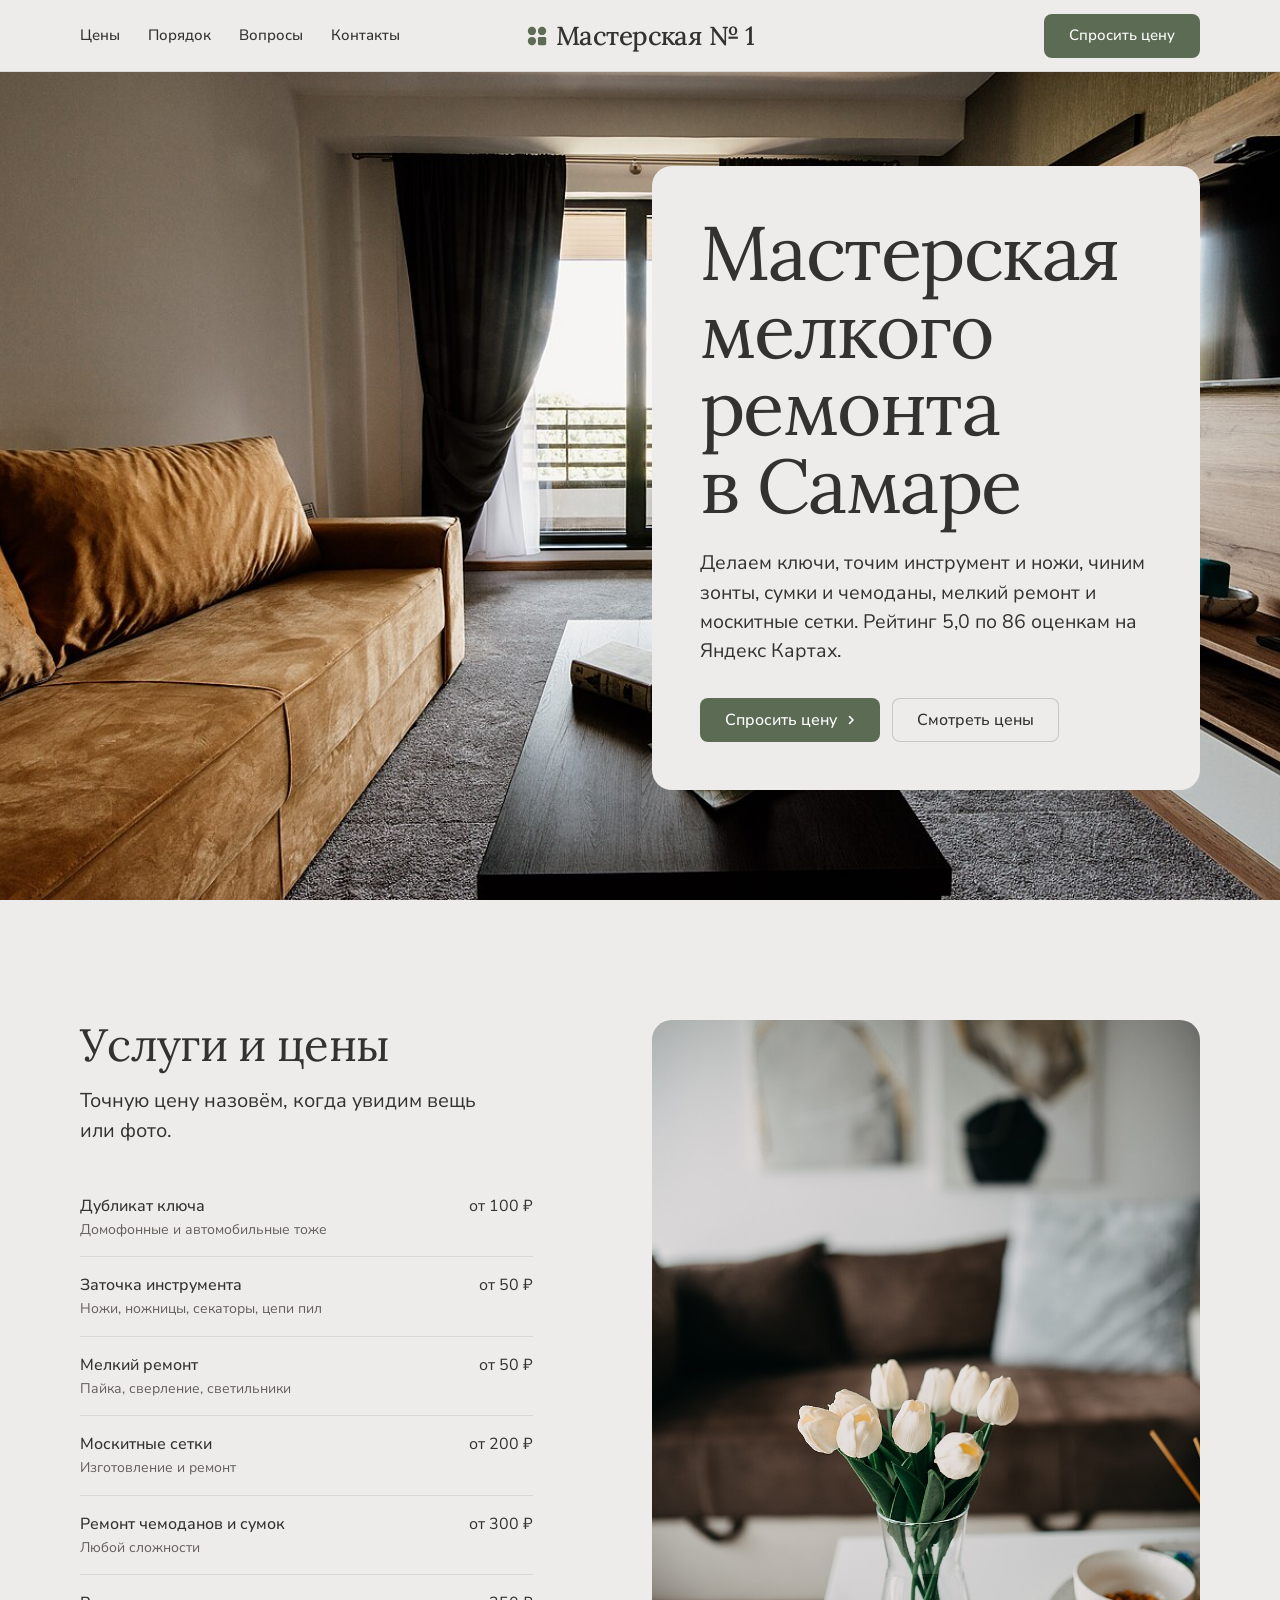
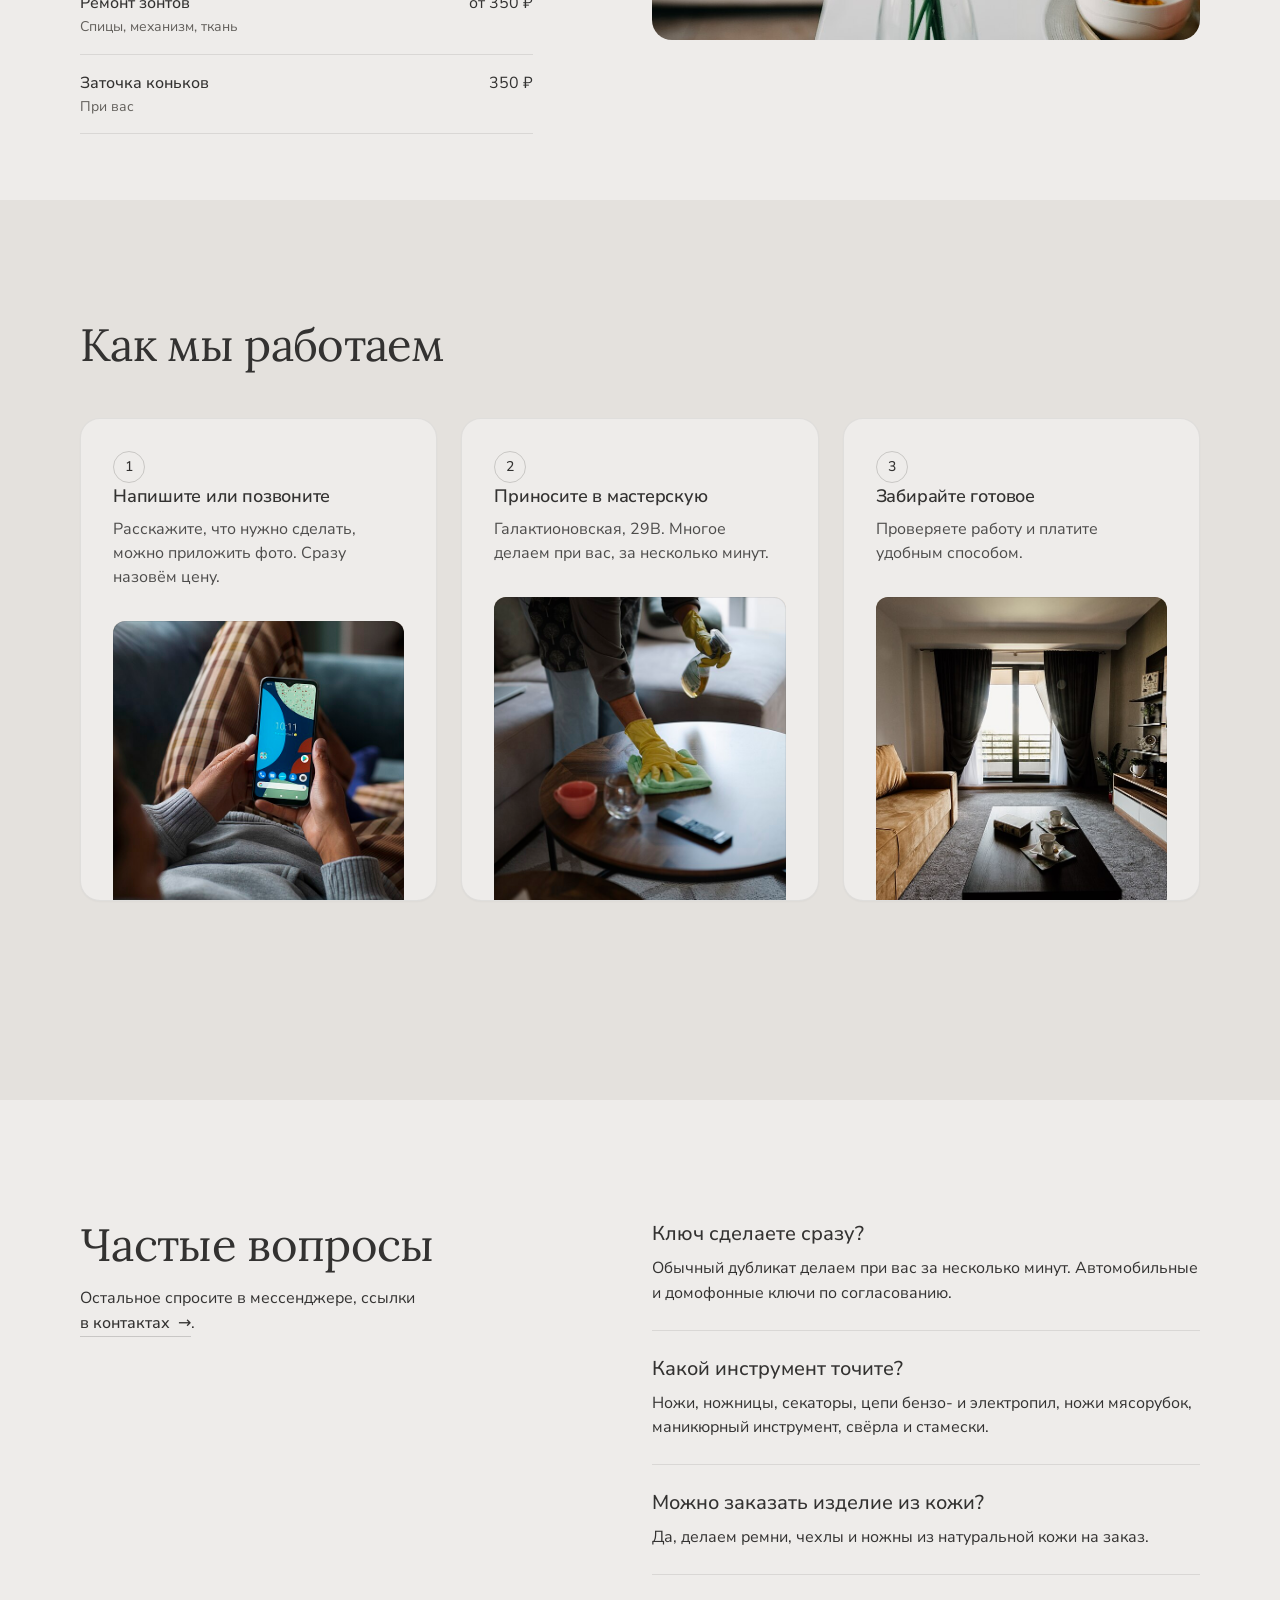
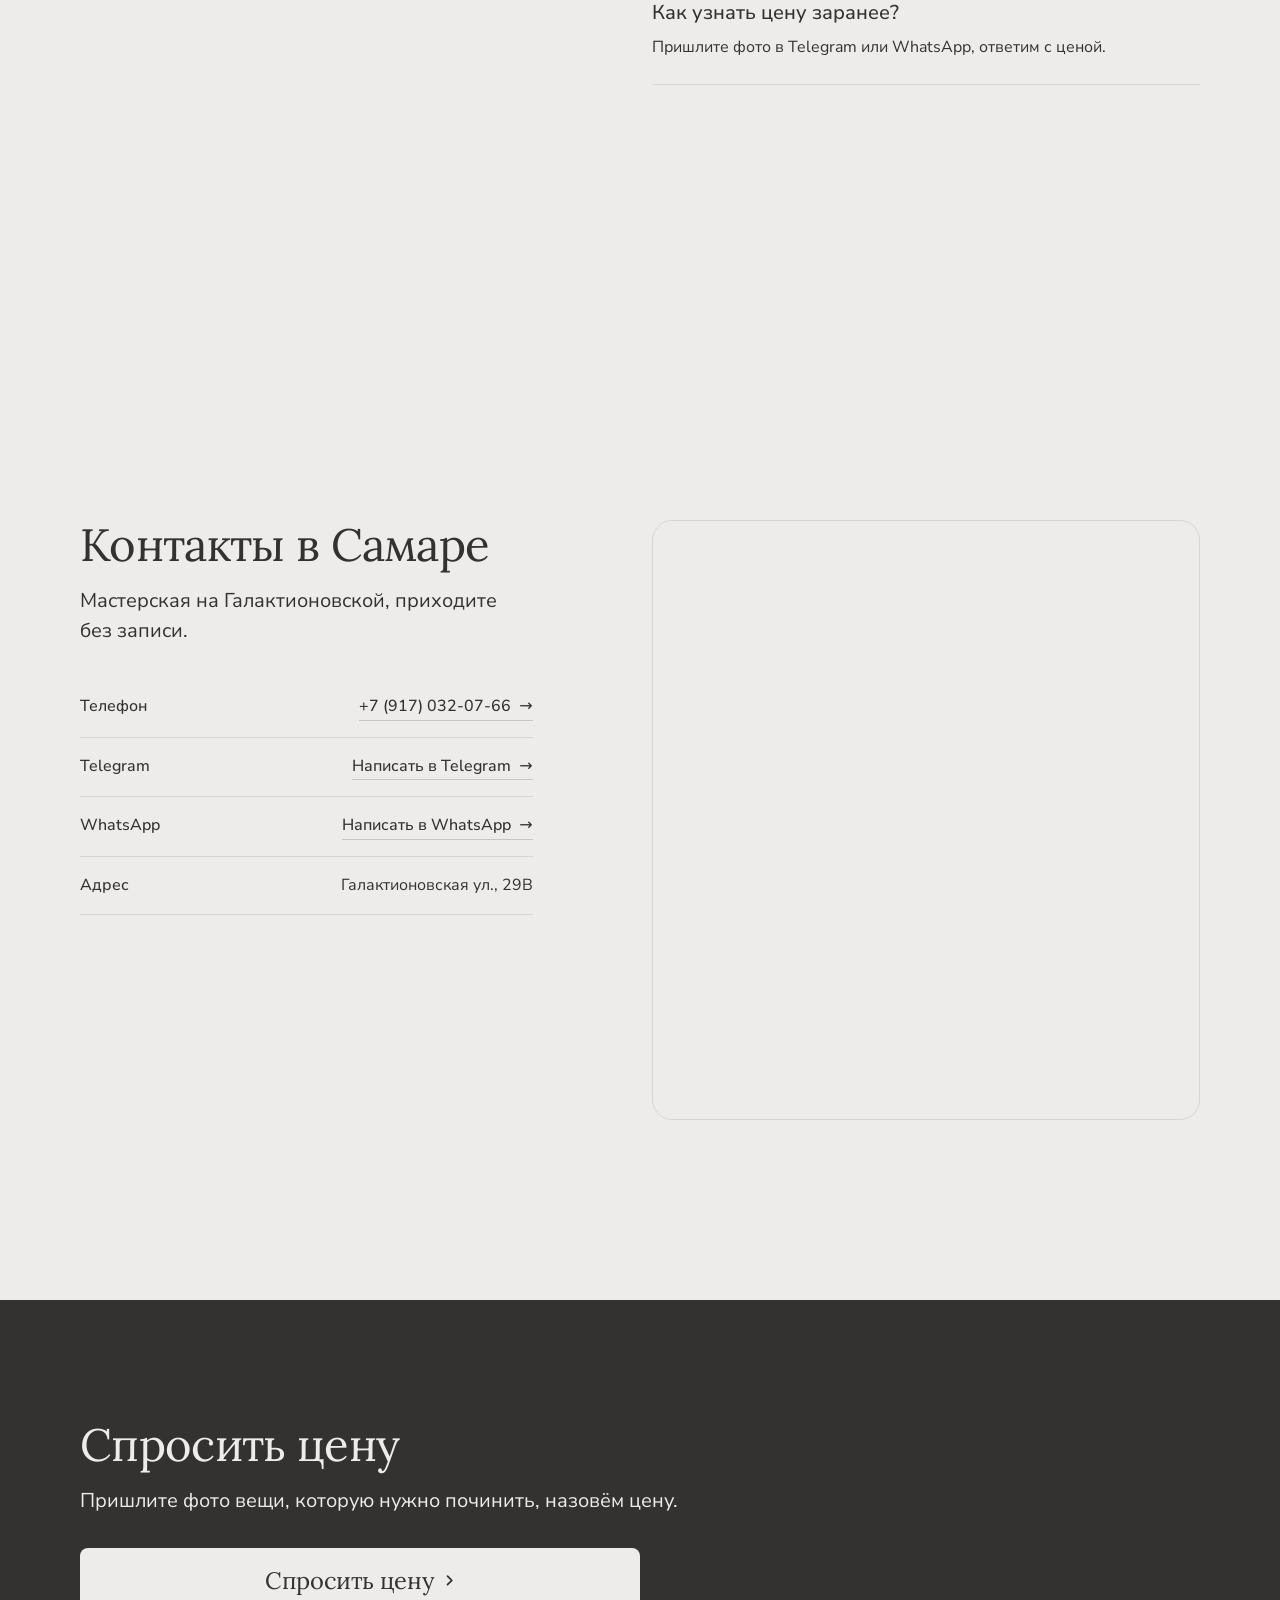
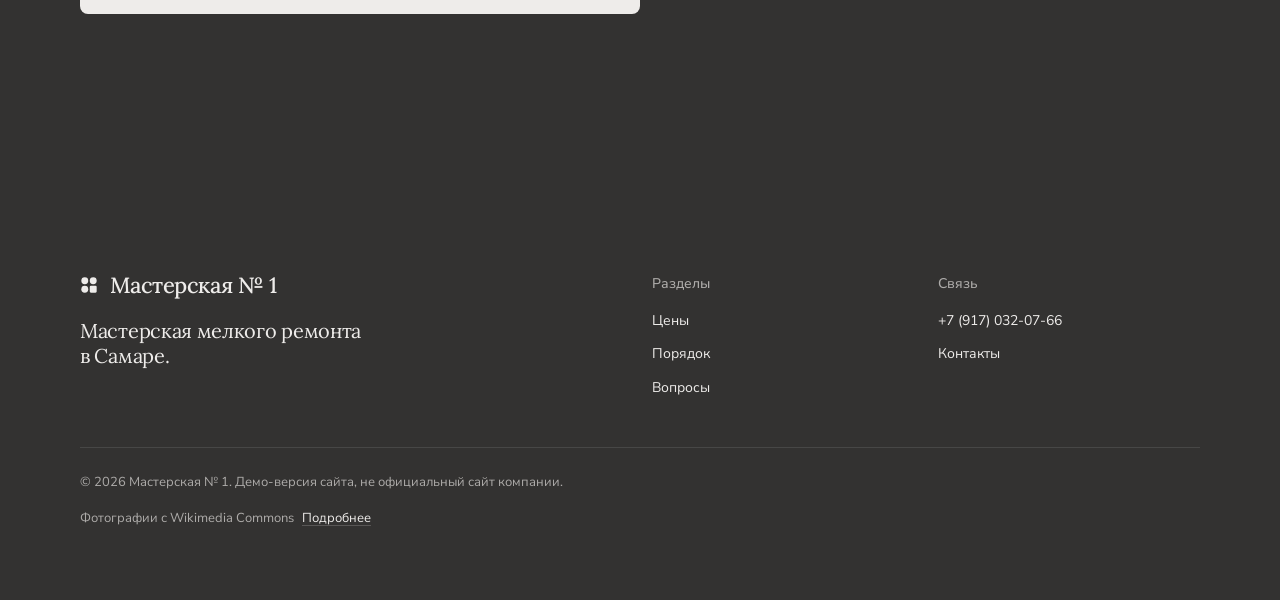
==== masterskaya-1/index.html @ 8c21b270 "Add files via upload" ====
<!doctype html>
<html lang="ru" data-type="service" data-radius="soft" data-buttons="solid" data-motion>
<head>
<meta charset="utf-8">
<meta name="viewport" content="width=device-width, initial-scale=1, viewport-fit=cover">
<meta name="robots" content="noindex">
<title>Мастерская № 1: мастерская мелкого ремонта в Самаре</title>
<meta name="description" content="Делаем ключи, точим инструмент и ножи, чиним зонты, сумки и чемоданы, мелкий ремонт и москитные сетки.">
<meta property="og:type" content="website">
<meta property="og:title" content="Мастерская № 1: Мастерская мелкого ремонта в Самаре">
<meta property="og:description" content="Делаем ключи, точим инструмент и ножи, чиним зонты, сумки и чемоданы, мелкий ремонт и москитные сетки.">
<meta property="og:image" content="../assets/img/photo-f187101720-1280.jpg">
<meta name="twitter:card" content="summary_large_image">
<link rel="icon" href="favicon.svg" type="image/svg+xml">
<meta name="theme-color" content="#eeecea">
<meta name="site-kind" content="other">
<meta name="page-type" content="service">
<link rel="preconnect" href="https://fonts.googleapis.com">
<link rel="preconnect" href="https://fonts.gstatic.com" crossorigin>
<link href="https://fonts.googleapis.com/css2?family=Lora:wght@400..700&family=Nunito+Sans:wght@400..600&display=swap" rel="stylesheet">
<link rel="stylesheet" href="../assets/system.css">
<link rel="stylesheet" href="../assets/ui/cards.css">
<link rel="stylesheet" href="../assets/motion/motion.css">
<link rel="stylesheet" href="../assets/layout/layout.css">
<style>:root{--p-bg:#eeecea;--p-surface:#e4e1dd;--p-ink:#333231;--p-muted:#625f5b;--p-accent:#5c6b54;--p-accent-ink:#ffffff;--p-action:#5c6b54;--p-action-ink:#ffffff;--p-inv-bg:#333231;--p-inv-surface:#3e3d3c;--p-inv-ink:#eeecea;--p-inv-muted:#adaba9;--p-inv-accent:#eeecea;--p-inv-accent-ink:#333231;--p-inv-action:#eeecea;--p-inv-action-ink:#333231;--font-display:"Lora",Georgia,serif;--font-text:"Nunito Sans",system-ui,sans-serif;--display-weight:400;--display-tracking:-0.015em;--display-tracking-xl:-0.02em;--ly-scale:1.02;}</style>
<style>
  .credits > summary::after { content: "Подробнее"; }
  .credits[open] > summary::after { content: "Скрыть"; }
  @media (min-width: 640px) and (max-width: 1279px) { #hero-h { font-size: 56px; } }
  .rows .rows__name small { display: block; font-weight: 400; color: var(--muted); font-size: var(--t-small); }
  .develop { margin: 0; border-radius: var(--r-lg); overflow: hidden; height: min(620px, var(--ly-fit, 620px)); }
  .develop > img { display: block; width: 100%; height: 100%; object-fit: cover; object-position: 50% 45%; }
  @media (max-width: 1023px) { .develop { height: auto; aspect-ratio: 4 / 3; margin-top: var(--s-7); } }
  #how .panel { --p-h: 280px; }
  @media (max-width: 639px) { #how .card .panel { --p-h: 208px; height: 208px; } }
  @media (min-width: 640px) and (max-width: 1279px) { #how { --h: 2 } }
  @media (min-width: 640px) and (max-width: 1023px) { #services { --h: 2 } }
  .map-frame { border-radius: var(--r-lg); overflow: hidden; background: var(--g-alt); height: 600px; }
  .map-frame iframe { display: block; width: 100%; height: 100%; border: 0; }
  @media (max-width: 1023px) { .map-frame { height: 320px; margin-top: var(--s-7); } }
  @media (max-width: 639px) { .map-frame { height: 240px; } }
</style>
<script>document.documentElement.classList.add('m-enter');setTimeout(()=>document.documentElement.classList.add('m-enter-done'),700)</script>
<script>document.documentElement.classList.add('mo-js');setTimeout(()=>document.documentElement.classList.add('mo-safe'),2500)</script>
<link rel="modulepreload" href="../assets/moments/moments.js">
<link rel="modulepreload" href="../assets/moments/lib.js">
<link rel="modulepreload" href="../assets/moments/picture-develops/moment.js">
</head>
<body>
<header class="nav nav--split">
  <div class="wrap nav__bar">
    <a class="skip-link" href="#top">К содержанию</a>
    <nav class="nav__links" aria-label="Главное меню">
      <div class="nav__item"><a class="nav__link" href="#services">Цены</a></div>
      <div class="nav__item"><a class="nav__link" href="#how">Порядок</a></div>
      <div class="nav__item"><a class="nav__link" href="#faq">Вопросы</a></div>
      <div class="nav__item"><a class="nav__link" href="#visit">Контакты</a></div>
    </nav>
    <a class="nav__logo" href="#top"><span class="mark" data-mark="dots" aria-hidden="true"></span>Мастерская № 1</a>
    <div class="nav__actions"><a class="btn btn--primary" href="https://t.me/+79170320766">Спросить цену</a></div>
    <button class="nav__toggle" type="button" aria-expanded="false" aria-label="Меню"><svg width="18" height="18" viewBox="0 0 18 18" aria-hidden="true"><path d="M2 5h14M2 13h14" stroke="currentColor" stroke-width="1.6" stroke-linecap="round"/></svg></button>
  </div>
</header>

<main id="top">
  <section class="hero hero--photo" data-enter data-calm="right" aria-labelledby="hero-h">
    <img class="hero__bg" src="../assets/img/photo-f187101720-1280.jpg" srcset="../assets/img/photo-f187101720-960.jpg 960w, ../assets/img/photo-f187101720-1280.jpg 1280w" sizes="(max-width: 639px) 300vw, 100vw" alt="Светлая гостиная с замшевым диваном, ковром и окном" style="--ly-pos: 30% 50%" fetchpriority="high">
    <div class="wrap"><div class="hero-text">
      <div class="hero__text">
        <h1 id="hero-h">Мастерская мелкого ремонта в Самаре</h1>
        <p class="hero__lead">Делаем ключи, точим инструмент и ножи, чиним зонты, сумки и чемоданы, мелкий ремонт и москитные сетки. Рейтинг 5,0 по 86 оценкам на Яндекс Картах.</p>
        <div class="btn-row"><a class="btn btn--primary" href="https://t.me/+79170320766">Спросить цену<svg class="m-arrow" viewBox="0 0 12 12" aria-hidden="true"><path class="m-arrow__stem" d="M1 6h8"/><path class="m-arrow__head" d="M4.5 2.5 8 6l-3.5 3.5"/></svg></a><a class="btn btn--secondary" href="#services">Смотреть цены</a></div>
      </div>
    </div></div>
  </section>

  <section class="section" id="services" aria-labelledby="services-h">
    <div class="wrap grid grid--top">
      <div class="span-5">
        <div class="section-head">
          <h2 id="services-h">Услуги и цены</h2>
          <p>Точную цену назовём, когда увидим вещь или фото.</p>
        </div>
        <ul class="rows">
          <li><span class="rows__name">Дубликат ключа<small>Домофонные и автомобильные тоже</small></span><span class="rows__value">от 100 ₽</span></li>
          <li><span class="rows__name">Заточка инструмента<small>Ножи, ножницы, секаторы, цепи пил</small></span><span class="rows__value">от 50 ₽</span></li>
          <li><span class="rows__name">Мелкий ремонт<small>Пайка, сверление, светильники</small></span><span class="rows__value">от 50 ₽</span></li>
          <li><span class="rows__name">Москитные сетки<small>Изготовление и ремонт</small></span><span class="rows__value">от 200 ₽</span></li>
          <li><span class="rows__name">Ремонт чемоданов и сумок<small>Любой сложности</small></span><span class="rows__value">от 300 ₽</span></li>
          <li><span class="rows__name">Ремонт зонтов<small>Спицы, механизм, ткань</small></span><span class="rows__value">от 350 ₽</span></li>
          <li><span class="rows__name">Заточка коньков<small>При вас</small></span><span class="rows__value">350 ₽</span></li>
        </ul>
      </div>
      <figure class="develop span-6 start-7" data-moment="picture-develops"><img src="../assets/img/photo-f191851150-960.jpg" alt="Белые тюльпаны в вазе на столике перед диваном" loading="lazy"></figure>
    </div>
  </section>

  <section class="section ground-surface" id="how" style="--hm: 2" aria-labelledby="how-h">
    <div class="wrap">
      <div class="section-head">
        <h2 id="how-h">Как мы работаем</h2>
        
      </div>
      <div class="grid">
        <article class="card card--row span-4">
          <span class="step-num">1</span>
          <h3>Напишите или позвоните</h3>
          <p>Расскажите, что нужно сделать, можно приложить фото. Сразу назовём цену.</p>
          <div class="panel"><img class="frame__img" src="../assets/img/photo-f111900799-960.jpg" alt="Человек на диване держит телефон" loading="lazy"></div>
        </article>
        <article class="card card--row span-4">
          <span class="step-num">2</span>
          <h3>Приносите в мастерскую</h3>
          <p>Галактионовская, 29В. Многое делаем при вас, за несколько минут.</p>
          <div class="panel"><img class="frame__img" src="../assets/img/photo-f201267141-960.jpg" alt="Рука в перчатке протирает столик у серого дивана" loading="lazy"></div>
        </article>
        <article class="card card--row span-4">
          <span class="step-num">3</span>
          <h3>Забирайте готовое</h3>
          <p>Проверяете работу и платите удобным способом.</p>
          <div class="panel"><img class="frame__img" src="../assets/img/photo-f187101720-960.jpg" alt="Светлая гостиная с замшевым диваном, ковром и окном" loading="lazy"></div>
        </article>
      </div>
    </div>
  </section>

  <section class="section" id="faq" aria-labelledby="faq-h">
    <div class="wrap grid grid--top">
      <div class="span-5 stack-4">
        <h2 id="faq-h">Частые вопросы</h2>
        <p>Остальное спросите в мессенджере, ссылки <a class="link" href="#visit">в контактах</a>.</p>
      </div>
      <div class="faq span-6 start-7">
        <div class="faq__item"><h3>Ключ сделаете сразу?</h3><p>Обычный дубликат делаем при вас за несколько минут. Автомобильные и домофонные ключи по согласованию.</p></div>
        <div class="faq__item"><h3>Какой инструмент точите?</h3><p>Ножи, ножницы, секаторы, цепи бензо- и электропил, ножи мясорубок, маникюрный инструмент, свёрла и стамески.</p></div>
        <div class="faq__item"><h3>Можно заказать изделие из кожи?</h3><p>Да, делаем ремни, чехлы и ножны из натуральной кожи на заказ.</p></div>
        <div class="faq__item"><h3>Как узнать цену заранее?</h3><p>Пришлите фото в Telegram или WhatsApp, ответим с ценой.</p></div>
      </div>
    </div>
  </section>

  <section class="section" id="visit" aria-labelledby="visit-h">
    <div class="wrap grid grid--top">
      <div class="span-5 stack-5">
        <div class="section-head">
          <h2 id="visit-h">Контакты в Самаре</h2>
          <p>Мастерская на Галактионовской, приходите без записи.</p>
        </div>
        <ul class="rows">
          <li><span class="rows__name">Телефон</span><a class="link rows__value" href="tel:+79170320766">+7 (917) 032-07-66</a></li>
          <li><span class="rows__name">Telegram</span><a class="link rows__value" href="https://t.me/+79170320766">Написать в Telegram</a></li>
          <li><span class="rows__name">WhatsApp</span><a class="link rows__value" href="https://wa.me/79170320766">Написать в WhatsApp</a></li>
          <li><span class="rows__name">Адрес</span><span class="rows__value">Галактионовская ул., 29В</span></li>
        </ul>
      </div>
      <div class="frame map-frame span-6 start-7">
        <iframe title="Мастерская № 1 на карте Google" src="https://www.google.com/maps?q=%D0%9C%D0%B0%D1%81%D1%82%D0%B5%D1%80%D1%81%D0%BA%D0%B0%D1%8F%20%E2%84%96%201%2C%20%D0%93%D0%B0%D0%BB%D0%B0%D0%BA%D1%82%D0%B8%D0%BE%D0%BD%D0%BE%D0%B2%D1%81%D0%BA%D0%B0%D1%8F%20%D1%83%D0%BB.%2C%2029%D0%92%2C%20%D0%A1%D0%B0%D0%BC%D0%B0%D1%80%D0%B5&hl=ru&z=16&output=embed" loading="lazy" referrerpolicy="no-referrer-when-downgrade"></iframe>
      </div>
    </div>
  </section>
</main>

<footer class="footer closing footer--dark ground-inverse" id="contact" aria-labelledby="close-h">
  <div class="wrap">
    <div class="closing__cta close--type">
      <div class="section-head">
        <h2 id="close-h">Спросить цену</h2>
        <p class="t-lead">Пришлите фото вещи, которую нужно починить, назовём цену.</p>
      </div>
      <a class="btn btn--primary btn--xl" href="https://t.me/+79170320766">Спросить цену<svg class="m-arrow" viewBox="0 0 12 12" aria-hidden="true"><path class="m-arrow__stem" d="M1 6h8"/><path class="m-arrow__head" d="M4.5 2.5 8 6l-3.5 3.5"/></svg></a>
    </div>
    <div class="closing__links">
      <div class="grid">
        <div class="span-6 stack-4">
          <a class="nav__logo" href="#top"><span class="mark" data-mark="dots" aria-hidden="true"></span>Мастерская № 1</a>
          <p class="footer__lede">Мастерская мелкого ремонта в Самаре.</p>
        </div>
        <div class="span-3 start-7 footer__col"><h3>Разделы</h3><ul><li><a href="#services">Цены</a></li><li><a href="#how">Порядок</a></li><li><a href="#faq">Вопросы</a></li></ul></div>
        <div class="span-3 footer__col"><h3>Связь</h3><ul><li><a href="tel:+79170320766">+7 (917) 032-07-66</a></li><li><a href="#visit">Контакты</a></li></ul></div>
      </div>
      <div class="footer__legal">
        <span>&copy; 2026 Мастерская № 1. Демо-версия сайта, не официальный сайт компании.</span>
        <details class="credits"><summary>Фотографии с Wikimedia Commons</summary><p>Shixart1985 (CC BY 2.0). Fairphone (CC BY-SA 2.0). Фотографии иллюстрируют услуги и не сняты у компании.</p></details>
      </div>
    </div>
  </div>
</footer>
<nav class="actionbar" aria-label="Быстрые действия"><a class="btn btn--primary" href="https://t.me/+79170320766">Спросить цену</a></nav>

<script type="module" src="../assets/system.js"></script>
<script type="module" src="../assets/motion/motion.js"></script>
<script type="module" src="../assets/layout/layout.js"></script>
</body>
</html>
---- assets/system.css ----
/*
  taste-skill system.css - the one system for the page. Link it first, then assets/ui/cards.css (the
  feature card, its panel and the fragment placements), then set the palette (--p-*), the fonts and
  the radius set on :root in the page (node scripts/start.mjs prints that block).
  Do not add a second grid, spacing scale, type scale, radius scale, button or card style.
*/

/* ---------------------------------------------------------------- tokens */
:root {
  /* palette (hex only; fx.js reads --bg --surface --ink --muted --accent --accent-ink) */
  --p-bg: #ffffff;
  --p-surface: #f4f4f4;
  --p-ink: #111111;
  --p-muted: #6b6b6b;
  --p-accent: #1a4be0;
  --p-accent-ink: #ffffff;
  --p-action: #1a4be0;      /* buttons, links, focus: the accent, or the ink when the accent is too pale */
  --p-action-ink: #ffffff;
  --p-inv-bg: #111111;
  --p-inv-surface: #1c1c1c;
  --p-inv-ink: #f4f4f4;
  --p-inv-muted: #a3a3a3;
  --p-inv-accent: #ffffff;
  --p-inv-accent-ink: #111111;
  --p-inv-action: #ffffff;
  --p-inv-action-ink: #111111;
  /* the lit ground behind UI and in the closing band (references/cards.md), one per page, tech pages only
     (none on kind other, which is flat): <html data-ground="sand|sky|sage|painting">. system.js gives it to every ground
     that holds UI, on light and dark pages alike; --hue on one panel changes only its accent */
  --ground-bg: #d9ccb7; --ground-surface: #e9e0d2; --ground-ink: #2a2622; --ground-muted: #5a534a; --ground-accent: #a8794a;

  /* fonts */
  --font-display: system-ui, -apple-system, "Segoe UI", sans-serif;
  --font-text: system-ui, -apple-system, "Segoe UI", sans-serif;
  --font-mono: ui-monospace, "SFMono-Regular", Menlo, Consolas, monospace;
  --display-weight: 400;    /* headlines 400; 500 on a tech page (software, gaming, hardware) */
  --display-tracking: -0.025em;

  /* the page rhythm (references/layout-v4.md): one section per screen. The header is fixed and
     --nav tall; every section is padded --padt above and --padb (plus the phone action bar, --bar)
     below, and is exactly one or two screens tall (--h: 1 or 2; --hm on a phone). The hero's words
     start --hgap under the header and its content ends --hpadb above the fold. */
  --nav: 72px;
  --padt: 120px;
  --padb: 72px;
  --hgap: 48px;
  --hpadb: 64px;
  --bar: 0px;
  /* grid: one .wrap (alias .container) for the header, every section and the footer, the same
     --gut on both sides: 1280 wide at x 80-1360 at 1440, 342 at x 24-366 at 390 */
  --container: 1280px;
  --gut: 80px;
  --pad: var(--gut);
  --gutter: 24px;

  /* spacing: 4/8 scale */
  --s-1: 4px;  --s-2: 8px;  --s-3: 12px; --s-4: 16px; --s-5: 24px;
  --s-6: 32px; --s-7: 48px; --s-8: 64px; --s-9: 96px; --s-10: 128px;
  --section: 40px;      /* only a .section outside main (the kit's demo pages); every main > section and
                           footer.closing take --padt and --padb */
  --section-band: 56px; /* the same for an older footer outside footer.closing */
  --head-gap: 48px;     /* the one heading-to-content gap, 32 on a phone (layout.css reads it as --ly-head-gap) */
  --card-pad: 16px;     /* card padding (cards.css sets its own for cards with a panel) */
  --card-gap: 16px;     /* gap between cards */

  /* type scale (the only sizes on the page) */
  --t-label: 13px;
  --t-small: 14px;
  --t-body: 16px;
  --t-lead: 18px;
  --t-card: 18px;
  --t-h3: 24px;
  /* straight lines from the phone size at 390 to the desktop size at 1440 (system.md's table) */
  --t-h2: clamp(30px, 1.72vw + 23.3px, 48px);
  --t-h1: clamp(38px, 3.24vw + 25.4px, 72px);
  /* a big number stays a step under the h2 (VI-11): 38 at 1440, 28 at 390, so it never reads as a
     section heading; a stats row and a price set their own, smaller still */
  --t-stat: clamp(28px, .952vw + 24.29px, 38px);

  /* radius: one scale (soft by default; data-radius on <html> switches it) */
  --r-sm: 8px;  --r-md: 12px; --r-lg: 20px; --r-btn: 8px;

  /* controls (fixed here; a page never adds its own) */
  --btn-h: 44px;
  --btn-h-sm: 36px;
  --nav-h: var(--nav);  /* the older name, kept for the kit's files */
  --icon: 16px;         /* small icons: socials, menu chevrons, mono brand marks */

  /* motion: the one UI ease-out (motion.css --m-ease and ui/base.css --u-ease read it; references/motion.md) */
  --ease: cubic-bezier(.2, .8, .2, 1);
  --dur: 180ms;
}
html[data-radius="sharp"] { --r-sm: 4px; --r-md: 6px;  --r-lg: 8px;  --r-btn: 4px; }
html[data-radius="soft"]  { --r-sm: 8px; --r-md: 12px; --r-lg: 20px; --r-btn: 8px; }
html[data-radius="round"] { --r-sm: 10px; --r-md: 16px; --r-lg: 24px; --r-btn: 999px; }
/* the four lit grounds (references/cards.md); sand is the default above. painting goes with
   painterly-landscape (x.ai's daylight sky over olive hills) */
html[data-ground="sky"]      { --ground-bg: #c6d3df; --ground-surface: #d6e0e9; --ground-ink: #25303a; --ground-muted: #4d5964; --ground-accent: #3f6a92; }
html[data-ground="sage"]     { --ground-bg: #cdd6c6; --ground-surface: #dce3d6; --ground-ink: #262d24; --ground-muted: #535b51; --ground-accent: #6c8e63; }
html[data-ground="painting"] { --ground-bg: #79a8d6; --ground-surface: #a6c4e2; --ground-ink: #16212c; --ground-muted: #273949; --ground-accent: #9c9b3c; }
/* cards.css takes its card and panel radii from this scale */
html[data-radius] .card { --c-r: var(--r-lg); }
html[data-radius] .panel { --p-r: var(--r-md); }

/* a phone: the header 56, the sections padded 96 / 48, the hero's words 40 under the header and its
   content ending 24 above the fold, 24 at both sides, 12 between columns */
@media (max-width: 639px) {
  :root { --nav: 56px; --padt: 96px; --padb: 48px; --hgap: 40px; --hpadb: 24px; --gut: 24px; --gutter: 12px; --card-gap: 12px; --head-gap: 32px; }
}
@media (min-width: 640px) {
  :root { --gut: 48px; --section: 48px; --section-band: 72px; --card-pad: 24px; }
}
@media (min-width: 1024px) {
  :root { --gut: 80px; --section: 56px; --section-band: 96px; --card-gap: 24px;
          --t-lead: 20px; --t-card: 20px; --t-h3: 28px; }
  /* a place (and a local service): the 1200 column at x 120-1320 */
  html[data-type="place"] { --gut: 120px; --container: 1200px; }
}
/* a place (VI-06, ST-96, PH-23): its own smaller type (h1 48/53 and 32/37, h2 32/40 and 24/30, titles
   and the sub-line 20 and 18), the Recipe 3 hero's gap under its photograph (40, 24 on a phone),
   square photographs and cards and 2px buttons, whatever data-radius and data-buttons say */
:root[data-type="place"] {
  --hgap: 40px;
  --t-h1: clamp(32px, 1.524vw + 26.06px, 48px);
  --t-h2: clamp(24px, .762vw + 21px, 32px);
  --t-h3: clamp(20px, .381vw + 18.51px, 24px);
  --r-sm: 2px; --r-md: 0px; --r-lg: 0px; --r-btn: 2px;
}
:root[data-type="place"] :is(h1, .t-h1) { line-height: 1.104; }
:root[data-type="place"] :is(h2, .t-h2) { line-height: 1.25; }
@media (max-width: 639px) {
  :root[data-type="place"] { --hgap: 24px; }
  :root[data-type="place"] :is(h1, .t-h1) { line-height: 1.156; }
}

/* ---------------------------------------------------------------- grounds (at most three) */
:root, .ground-base {
  --bg: var(--p-bg); --surface: var(--p-surface); --ink: var(--p-ink); --muted: var(--p-muted);
  --accent: var(--p-accent); --accent-ink: var(--p-accent-ink); --card: var(--p-surface);
  --action: var(--p-action); --action-ink: var(--p-action-ink);
}
.ground-surface {
  --bg: var(--p-surface); --surface: var(--p-bg); --ink: var(--p-ink); --muted: var(--p-muted);
  --accent: var(--p-accent); --accent-ink: var(--p-accent-ink); --card: var(--p-bg);
  --action: var(--p-action); --action-ink: var(--p-action-ink);
}
.ground-inverse {
  --bg: var(--p-inv-bg); --surface: var(--p-inv-surface); --ink: var(--p-inv-ink); --muted: var(--p-inv-muted);
  --accent: var(--p-inv-accent); --accent-ink: var(--p-inv-accent-ink); --card: var(--p-inv-surface);
  --action: var(--p-inv-action); --action-ink: var(--p-inv-action-ink);
}
:root, .ground-base, .ground-surface, .ground-inverse {
  --line: color-mix(in oklab, var(--ink) 11%, transparent);
  --line-strong: color-mix(in oklab, var(--ink) 20%, transparent);
  /* effects (fx.js) and UI fragments (assets/ui) take the colours of the ground they sit on */
  --fx-bg: var(--bg); --fx-surface: var(--surface); --fx-ink: var(--ink); --fx-muted: var(--muted);
  --fx-accent: var(--accent); --fx-accent-ink: var(--accent-ink);
  --ui-font: var(--font-text); --ui-mono: var(--font-mono); --ui-radius: var(--r-md);
}
.ground-base, .ground-surface, .ground-inverse { background: var(--bg); color: var(--ink); }

/* ---------------------------------------------------------------- base */
*, *::before, *::after { box-sizing: border-box; }
/* an anchor lands on the section's top (the judge's frame): the fixed header covers --nav of its --padt */
html { -webkit-text-size-adjust: 100%; scroll-padding-top: 0; scroll-behavior: auto; margin: 0; }
body {
  margin: 0; background: var(--bg); color: var(--ink);
  font: 400 var(--t-body)/1.55 var(--font-text);
  -webkit-font-smoothing: antialiased; text-rendering: optimizeLegibility; overflow-x: clip;
}
img, svg, video, canvas { display: block; max-width: 100%; }
/* hidden means hidden, also on an img the line above makes a block (a menu tab's photograph, a peek photograph) */
[hidden] { display: none !important; }
img, video { height: auto; }
a { color: inherit; text-decoration: none; }
button { font: inherit; color: inherit; }
h1, h2, h3, h4, p, ul, ol, figure, blockquote { margin: 0; }
ul, ol { padding: 0; list-style: none; }
h1, h2, h3, h4 {
  font-family: var(--font-display); font-weight: var(--display-weight);
  letter-spacing: var(--display-tracking); text-wrap: balance; overflow-wrap: break-word;
  /* a long word (a German compound at 390) breaks at a syllable with a hyphen, in the language of <html lang>;
     only words of 10 letters or more, 4 at least on each side, so a short English heading never breaks */
  hyphens: auto; -webkit-hyphens: auto; hyphenate-limit-chars: 10 4 4;
}
h1, .t-h1 { font-size: var(--t-h1); line-height: 1.04; }
h2, .t-h2 { font-size: var(--t-h2); line-height: 1.1; }
h3, .t-h3 { font-size: var(--t-h3); line-height: 1.2; }
h4, .t-card { font-family: var(--font-text); font-weight: 500; font-size: var(--t-card); line-height: 1.3; letter-spacing: -0.01em; }
p { text-wrap: pretty; }
.t-lead  { font-size: var(--t-lead); line-height: 1.5; }
.t-body  { font-size: var(--t-body); line-height: 1.55; }
.t-small { font-size: var(--t-small); line-height: 1.5; }
.t-label { font-size: var(--t-label); font-weight: 500; line-height: 1.4; letter-spacing: 0.01em; }
.t-stat  { font-family: var(--font-display); font-weight: var(--display-weight); font-size: var(--t-stat);
           line-height: 1; letter-spacing: var(--display-tracking); font-variant-numeric: tabular-nums; }
.muted { color: var(--muted); }
.mono  { font-family: var(--font-mono); }
.measure { max-width: 62ch; }
:focus-visible { outline: 2px solid var(--action); outline-offset: 2px; border-radius: 2px; }
::selection { background: color-mix(in oklab, var(--accent) 30%, transparent); }

/* ---------------------------------------------------------------- grid */
.wrap, .container { width: min(100% - 2 * var(--gut), var(--container)); margin-inline: auto; padding-inline: 0; }
.grid { display: grid; grid-template-columns: repeat(12, minmax(0, 1fr)); column-gap: var(--gutter); row-gap: var(--card-gap); }
.grid > * { min-width: 0; grid-column: 1 / -1; }
.section { padding-block: var(--section); }

/* ---------------------------------------------------------------- one section per screen
   The page is a stack of screens. Framed at scrollY = k x the screen height, a shot shows exactly one
   section: the hero alone on the first screen, every other section (and footer.closing, the close and
   the footer in one) exactly one or two screens tall, its h2 first, --padt under its top. Heights
   and padding do it: no pinning, snapping or script.
     <section class="section" id=".." style="--h: 2">     (2 screens; --hm sets a phone's count alone)
       <div class="wrap"> the h2 first, then the content </div>     (the one in-flow child)
     </section>
   A layer (a full-bleed photograph or ground behind the words) is an <img class="layer" aria-hidden="true">
   beside the .wrap. Content must fit: one screen holds 708px of content at 1440x900 (900 - 120 - 72),
   two hold 1,608 (the second screen's part starts --padt under its top with .g2). From 640 to 1279 a
   section keeps at least its screens and grows past them rather than overlap the next. */
main > :is(section, .section), footer.closing {
  position: relative; box-sizing: border-box;
  height: calc(var(--h, 1) * 100vh); height: calc(var(--h, 1) * 100svh);
  padding: var(--padt) 0 calc(var(--padb) + var(--bar));
}
main > :is(section, .section) > :is(.wrap, .container), footer.closing > .wrap { position: relative; z-index: 1; height: 100%; }
main > :is(section, .section) > :is(.wrap, .container):not(.grid) { display: flex; flex-direction: column; }
/* a .wrap that is the section's grid too (class="wrap grid"): its rows start at the top */
main > :is(section, .section) > :is(.wrap, .container).grid { align-content: start; }
/* .fill: the block that takes what the screen leaves under the heading (a photograph, a frame) */
main > :is(section, .section) > .wrap > .fill { flex: 1 1 0; min-height: 0; }
/* two screens as two groups: row 1 the h2 and the first group, row 2 the rest (no second h2), starting
   --padt under the second screen's top, so the second shot looks like any other section */
main > :is(section, .section).g2, footer.closing.g2 { --h: 2; }
main > :is(section, .section).g2 > :is(.wrap, .container), footer.closing.g2 > .wrap { display: grid; grid-template-rows: minmax(0, 1fr) minmax(0, 1fr); row-gap: calc(var(--padt) + var(--padb) + var(--bar)); }
main > :is(section, .section).g2 > :is(.wrap, .container) > *, footer.closing.g2 > .wrap > * { min-height: 0; align-self: start; }
main > :is(section, .section).g2 > :is(.wrap, .container) > :is(.group, .fill) { align-self: stretch; }
/* a group: one screen's part of a .g2 section (its h2 and first rows, or the rest) */
.group { display: flex; flex-direction: column; min-height: 0; }
/* each screen's card row runs down to that screen's foot (the cards stretch, their panels grow), so
   the second screen of a .g2 is never a short row over an empty ground; both rows end on the same line */
@media (min-width: 1024px) {
  main > :is(section, .section).g2 > .wrap > .grid:last-child,
  main > :is(section, .section).g2 > .wrap > .group > .grid:last-child { align-self: stretch; flex: 1 1 auto; min-height: 0; }
}
.group > .fill { flex: 1 1 0; min-height: 0; }
@media (min-width: 640px) and (max-width: 1279px) {
  main > :is(section, .section):not(.hero, .section--hero), footer.closing {
    height: auto; min-height: calc(var(--h, 1) * 100vh); min-height: calc(var(--h, 1) * 100svh);
  }
  /* the section is a column and its .wrap takes all of it, so a .fill (a photograph, a frame) still
     grows to the section's foot (a min-height percentage would not resolve, leaving it at its least) */
  /* :where() keeps it at no weight, so a page's own phone- or tablet-only hiding (section.desk-only { display: none }) wins */
  :where(main > :is(section, .section):not(.hero, .section--hero), footer.closing) { display: flex; flex-direction: column; }
  main > :is(section, .section):not(.hero, .section--hero) > :is(.wrap, .container), footer.closing > .wrap { flex: 1 0 auto; height: auto; min-height: 0; }
}
/* a phone: lvh (the screen with its bars hidden) for every section but the hero; --hm when stacking
   makes the content taller than the desktop count */
@media (max-width: 639px) {
  /* at least its screens, never less: content a screen cannot hold makes the section taller (the rhythm
     check then asks for --hm: 2 or less content); a fixed height would lay its last rows over the next
     section, the fault the phone shots showed most (a list under the closing heading and its button) */
  main > :is(section, .section):not(.hero, .section--hero), footer.closing {
    height: auto; min-height: calc(var(--hm, var(--h, 1)) * 100vh); min-height: calc(var(--hm, var(--h, 1)) * 100lvh);
  }
  /* one grid row at least the screens tall that grows with the .wrap's content: the .wrap is stretched to
     it, so its .fill and its two groups still share a definite height */
  /* (at no weight, as on the tablet: a page's own section.desk-only { display: none } still hides it) */
  :where(main > :is(section, .section):not(.hero, .section--hero):has(> :is(.wrap, .container)), footer.closing) {
    display: grid; grid-template-columns: minmax(0, 1fr); grid-template-rows: 1fr; grid-auto-rows: auto;
  }
  main > :is(section, .section):not(.hero, .section--hero) > :is(.wrap, .container), footer.closing > .wrap { height: auto; }
  main > :is(section, .section).g2m, footer.closing.g2m { --hm: 2; }
  main > :is(section, .section).g2m > :is(.wrap, .container), footer.closing.g2m > .wrap { display: grid; grid-template-rows: minmax(0, 1fr) minmax(0, 1fr); row-gap: calc(var(--padt) + var(--padb) + var(--bar)); }
  /* stacked in one, the two groups keep the open cards' 32px, so the first group's last panel never meets
     the next card's title */
  main > :is(section, .section).g2:not(.g2m) > :is(.wrap, .container) { display: flex; row-gap: var(--s-6); }
  /* what the two screens leave goes around the second group, so it opens below the header, not on the fold */
  main > :is(section, .section).g2:not(.g2m) > :is(.wrap, .container) > :last-child { margin-block: auto; }
  main > :is(section, .section).g2:not(.g2m) > :is(.wrap, .container) > * { align-self: stretch; }
}
/* a layer: the photograph or ground of a whole section, under its words, edge to edge */
main > :is(section, .section) > :is(img, video, canvas, picture).layer,
footer.closing > :is(img, video, canvas, picture).layer {
  position: absolute; inset: 0; z-index: 0; width: 100%; height: 100%; max-width: none; object-fit: cover; object-position: var(--pos, 50% 50%);
}
main > :is(section, .section) > picture.layer > img { width: 100%; height: 100%; object-fit: cover; }

/* the hero: exactly the first screen, the fixed header over its top. Its words start --hgap under the
   header (--photo adds a full-bleed photograph's height above them on a place); its content ends
   --hpadb above the fold, and nothing of the next section shows, at 1440, 1024, 820 and 390.
     <section class="hero hero--<type>"><div class="wrap"><div class="hero-text"> .. </div>[one strip]</div></section>
   .hero-text holds the whole composition (the words, and the picture or window beside or under them);
   one docked strip (logos, three facts) may follow it, at most 96px, desktop only. */
main > :is(.hero, .section--hero) {
  height: 100vh; height: 100svh; min-height: 0;
  padding: calc(var(--nav) + var(--photo, 0px) + var(--hgap)) 0 calc(var(--hpadb) + var(--bar));
}
:is(.hero, .section--hero) > .wrap { height: 100%; display: grid; grid-template-rows: minmax(0, 1fr) auto; row-gap: var(--s-7); }
:is(.hero, .section--hero) > .wrap > .hero-text { min-height: 0; }
/* a phone: the hero is at least the first screen and grows when a short phone (320x640) cannot hold its
   words, buttons and picture, so nothing of it lies over the next section or under the header */
@media (max-width: 639px) {
  main > :is(.hero, .section--hero) { height: auto; min-height: 100vh; min-height: 100svh; }
  main > :is(.hero, .section--hero):has(> :is(.wrap, .container)) { display: grid; grid-template-columns: minmax(0, 1fr); grid-template-rows: 1fr; grid-auto-rows: auto; }
  main > :is(.hero, .section--hero) > :is(.wrap, .container) { height: auto; }
}
:is(.hero, .section--hero) > .wrap > .hero-strip { grid-row: 2; max-height: 96px; }
@media (max-width: 639px) { :is(.hero, .section--hero) > .wrap > .hero-strip { display: none; } }
.section--hero .section-head { max-width: 860px; }
/* the starter's own hero (hero-split): the words on span-5 top-aligned, the picture on span-6 start-7
   as tall as the hero's content box (at most 716 at 1440x900); a phone stacks words, then the picture
   in what is left */
.hero-text.hero-split { height: 100%; align-items: stretch; }
.hero-split > .hero-copy { align-self: start; }
.hero-split > .hero-visual { position: relative; min-height: 0; height: 100%; }
@media (max-width: 1023px) {
  .hero-text.hero-split { display: flex; flex-direction: column; gap: var(--s-6); }
  .hero-split > .hero-visual { flex: 1 1 0; min-height: 200px; height: auto; }
}
.hero-copy > * + * { margin-top: var(--s-5); }
/* the h1 first in the words' column: its capitals start on the picture's top line, not the line box's
   (the leading above the capitals would put the words about 12px under the photograph's top) */
.hero-copy > h1:first-child { text-box: trim-start cap alphabetic; }
.hero-copy > .btn-row { margin-top: var(--s-6); }
/* three short facts at the foot of the words' column, on the picture's bottom line (no dead space
   under the buttons): <dl class="hero-facts"><div><dt>..</dt><dd>..</dd></div> x3</dl> */
@media (min-width: 1024px) {
  .hero-split > .hero-copy { height: 100%; display: flex; flex-direction: column; }
  .hero-split > .hero-copy > .hero-facts { margin-top: auto; }
}
.hero-facts { display: grid; grid-template-columns: repeat(3, minmax(0, 1fr)); gap: var(--s-5) var(--gutter); margin: 0; }
.hero-facts > div { display: grid; gap: var(--s-1); align-content: start; }
.hero-facts dt { font-size: var(--t-small); color: var(--muted); }
.hero-facts dd { margin: 0; font-weight: 500; }
@media (max-width: 1023px) { .hero-facts { display: none; } }
/* a notice line above the h1 (changed hours, a delivery cut-off): one line with a number, static,
   starting on the left line like the h1 under it */
.hero-notice { font-size: var(--t-small); font-weight: 500; color: var(--ink); }
.hero-notice b, .hero-notice strong { font-weight: 500; color: var(--accent); }
.hero-copy > .hero-notice + h1 { margin-top: var(--s-5); }

/* a phone: open tiles from a row of three or four (rooms, goods, beans) go two-up, an odd last one
   across the row, so a row of three fits one 844px screen (stacked one under another they need two) */
@media (max-width: 639px) {
  .grid > .tile:is(.span-3, .span-4) { grid-column: auto / span 6; }
  .grid > .tile:is(.span-3, .span-4):nth-child(odd of .tile):nth-last-child(1 of .tile) { grid-column: 1 / -1; }
  .grid > .tile:is(.span-3, .span-4) .tile__head { flex-wrap: wrap; gap: 0 var(--s-2); }
}
/* a phone: open cards (words on the ground, the panel under them) stacked one under another keep 32px
   between a panel's foot and the next card's title, so a title never reads as the panel's caption */
@media (max-width: 639px) { .grid:has(> .card--open) { row-gap: var(--s-6); } }
/* a phone stacks a two-screen section's four open tiles into its two screens: their panels take 180px (a wide
   crop), so the h2 and the first two tiles of two lines each end on the first screen and the four inside both,
   not a third of a screen past. A page that sets its group's own --p-h (#features .panel) sets its phone value
   too, as the starter does */
@media (max-width: 639px) { main > :is(section, .section).g2 .card--open > .panel { --p-h: 180px; } }
/* spans: desktop >= 1024. Tablet 640-1023: text cards on span-3 and span-6 go two-up; cards with a
   panel (a visual needs the width; the one exception is a span-6 pair, below)
   and everything else (split text and visuals, span-4 cards, span-5/7/8 blocks) take the full row, so a split stacks and no row is left half empty. Phone < 640: one column. */
@media (min-width: 640px) and (max-width: 1023px) {
  .grid > .card.span-3:not(:has(> .panel)), .grid > .card.span-6:not(:has(> .panel)) { grid-column: auto / span 6; }
  /* the one exception with a panel: a 2x2 (or a pair) of span-6 cards stays two-up from 720px (a panel
     of about 310px and more, wide enough for a kit fragment), so four cards take one or two screens
     at 768-820 instead of a card per row (four stacked panels run past two screens). Split cards and
     every other span keep the full row. Under 720 a card per row. */
  @media (min-width: 720px) {
    .grid > .card.span-6:has(> .panel):not(.card--split) { grid-column: auto / span 6; }
    .grid > .card.span-6:has(> .panel):not(.card--split):nth-child(odd of .card.span-6):nth-last-child(1 of .card.span-6) { grid-column: 1 / -1; }
  }
  /* open tiles (rooms, models, people, a photo pair) go two-up; an odd last one takes the row */
  .grid > .tile:is(.span-3, .span-4, .span-6) { grid-column: auto / span 6; }
  .grid > .tile:is(.span-3, .span-4, .span-6):nth-child(odd of .tile):nth-last-child(1 of .tile) { grid-column: 1 / -1; }
}
@media (min-width: 1024px) {
  .span-2  { grid-column: auto / span 2; }
  .span-3  { grid-column: auto / span 3; }
  .span-4  { grid-column: auto / span 4; }
  .span-5  { grid-column: auto / span 5; }
  .span-6  { grid-column: auto / span 6; }
  .span-7  { grid-column: auto / span 7; }
  .span-8  { grid-column: auto / span 8; }
  .span-9  { grid-column: auto / span 9; }
  .span-10 { grid-column: auto / span 10; }
  .span-12 { grid-column: auto / span 12; }
  .start-1 { grid-column-start: 1; } .start-2 { grid-column-start: 2; } .start-3 { grid-column-start: 3; }
  .start-5 { grid-column-start: 5; } .start-6 { grid-column-start: 6; } .start-7 { grid-column-start: 7; }
  .start-4 { grid-column-start: 4; } .start-8 { grid-column-start: 8; } .start-9 { grid-column-start: 9; }
  .start-10 { grid-column-start: 10; }
  /* a split is top-aligned: the words' first line and the picture's top on one line (never centred
     against each other, never mirrored: text left, the visual right, on every split of the page) */
  .grid--middle, .grid--top { align-items: start; }
}
/* card rows: every card in a row the same height (a plain .grid stretches them) */
.grid:is(.grid--middle, .grid--top) > .card { align-self: stretch; }
/* 1024-1279: a span-4 card's panel would be about 220px wide, too narrow for real UI. Cards with a
   panel on span-4 go two-up, a span-8 one takes the row, and an odd last one takes the row too
   (steps, proof row: two, then one wide; bento: the wide card, then the four small ones two by two) */
@media (min-width: 1024px) and (max-width: 1279px) {
  .grid > .card.span-4:has(> .panel) { grid-column: auto / span 6; }
  .grid > .card.span-8:has(> .panel),
  .grid > .card.span-4:has(> .panel):nth-child(odd of .card.span-4):nth-last-child(1 of .card.span-4) { grid-column: 1 / -1; }
}

/* ---------------------------------------------------------------- section heading */
.section-head { max-width: 760px; margin-bottom: var(--head-gap); display: grid; gap: var(--s-4); }
/* every heading starts on the left line (a centred head among left ones reads as a mistake): the
   old centred head is left-aligned too */
.section-head--center { text-align: left; justify-items: start; }
/* a head row: the h2 (and its line) left, one link or the section's button at the right line */
.section-head--split { max-width: none; display: flex; align-items: end; justify-content: space-between; gap: var(--s-5); flex-wrap: wrap; }
.section-head--split > div { display: grid; gap: var(--s-4); max-width: 760px; }
.section-head p { color: var(--ink); font-size: var(--t-lead); line-height: 1.5; max-width: 60ch; }
.section-head--row { max-width: none; display: flex; align-items: end; justify-content: space-between; gap: var(--s-5); flex-wrap: wrap; }
.section-head--row > div { display: grid; gap: var(--s-4); max-width: 760px; }
/* the hero row (hero-product, hero-cycle): the h1 and its line left, the buttons right, across 1280 */
.section--hero .section-head--row { max-width: none; }

/* ---------------------------------------------------------------- buttons (one pair, a dealt look)
   One pair a page, .btn--primary and .btn--secondary, in the look dealt with the page (sections.md)
   and set once on <html data-buttons>; the markup never changes:
     solid  filled primary, outlined secondary, the radius scale (Figma; the default)
     pill   pills, a chevron after the primary's label, a tinted secondary (x.ai)
     tonal  the radius scale, a tinted secondary with no outline (Linear, Vercel)
     arrow  an arrow after the primary's label; the secondary is a text link with an arrow (Stripe)
     block  near-square corners, 48px tall; the secondary is an underlined text link (shops, hotels) */
.btn {
  display: inline-flex; align-items: center; justify-content: center; gap: var(--s-2);
  height: var(--btn-h); padding: 0 var(--s-5); border-radius: var(--r-btn); border: 1px solid transparent;
  font: 500 var(--t-body)/1 var(--font-text); letter-spacing: 0; white-space: nowrap; cursor: pointer;
  transition: background-color var(--dur) var(--ease), color var(--dur) var(--ease), border-color var(--dur) var(--ease), text-decoration-color var(--dur) var(--ease);
}
.btn--primary { background: var(--action); color: var(--action-ink); }
.btn--primary:hover { background: color-mix(in oklab, var(--action) 86%, var(--ink)); }
/* an inverted primary (the action is the ground's ink: a brand band, a lit ground): its hover steps toward the ground, as the filled one steps toward the ink */
.ground-brand .btn--primary:hover { background: color-mix(in oklab, var(--action) 88%, var(--bg)); }
/* the ground's own colour with a clear border: never grey on grey, readable on an effect too */
.btn--secondary { background: var(--bg); color: var(--ink); border-color: var(--line-strong); }
.btn--secondary:hover { background: color-mix(in oklab, var(--bg) 94%, var(--ink)); border-color: color-mix(in oklab, var(--ink) 35%, transparent); }
.btn--sm { height: var(--btn-h-sm); padding: 0 var(--s-4); font-size: var(--t-small); }
html[data-buttons="pill"] { --r-btn: 999px; }
html[data-buttons="block"] { --r-btn: 2px; --btn-h: 48px; }
html:is([data-buttons="pill"], [data-buttons="tonal"]) .btn--secondary { background: color-mix(in oklab, var(--ink) 8%, var(--bg)); border-color: transparent; }
html:is([data-buttons="pill"], [data-buttons="tonal"]) .btn--secondary:hover { background: color-mix(in oklab, var(--ink) 14%, var(--bg)); border-color: transparent; }
/* arrow and block: the secondary is a text link at the button's height (no box: one button look) */
html:is([data-buttons="arrow"], [data-buttons="block"]) .btn--secondary {
  background: none; border-color: transparent; padding-inline: var(--s-2);
  text-decoration: underline; text-underline-offset: 4px; text-decoration-color: var(--line-strong);   /* the .link look */
}
html:is([data-buttons="arrow"], [data-buttons="block"]) .btn--secondary:hover { background: none; border-color: transparent; text-decoration-color: currentColor; }
/* the glyph after a label: a chevron (pill) or an arrow (arrow), drawn so every font shows the same */
html[data-buttons="pill"] .btn--primary::after,
html[data-buttons="arrow"] :is(.btn--primary, .btn--secondary)::after {
  content: ""; flex: none; width: 12px; height: 12px; margin-right: -2px; background: currentColor;
  -webkit-mask: var(--btn-glyph) center / contain no-repeat; mask: var(--btn-glyph) center / contain no-repeat;
  transition: transform var(--dur) var(--ease);
}
html[data-buttons="pill"] { --btn-glyph: url("data:image/svg+xml,%3Csvg xmlns='http://www.w3.org/2000/svg' viewBox='0 0 12 12'%3E%3Cpath d='M4.5 2.5 8 6l-3.5 3.5' fill='none' stroke='black' stroke-width='1.6' stroke-linecap='round' stroke-linejoin='round'/%3E%3C/svg%3E"); }
html[data-buttons="arrow"] { --btn-glyph: url("data:image/svg+xml,%3Csvg xmlns='http://www.w3.org/2000/svg' viewBox='0 0 12 12'%3E%3Cpath d='M1.5 6h8.5M6.5 2.5 10 6l-3.5 3.5' fill='none' stroke='black' stroke-width='1.5' stroke-linecap='round' stroke-linejoin='round'/%3E%3C/svg%3E"); }
@media (hover: hover) and (pointer: fine) { html:is([data-buttons="pill"], [data-buttons="arrow"]) .btn:hover::after { transform: translateX(3px); } }
.btn:active { transform: translateY(1px) scale(.985); }
.btn--arrow::after { content: "\2192"; transition: transform var(--dur) var(--ease); }
@media (hover: hover) and (pointer: fine) { .btn--arrow:hover::after { transform: translateX(3px); } }
/* the drawn arrow (assets/motion: its stem grows and its head moves 3px on hover), the last child of
   a primary button, a pill or a link: <svg class="m-arrow" viewBox="0 0 12 12" aria-hidden="true">
   <path class="m-arrow__stem" d="M1 6h8"/><path class="m-arrow__head" d="M4.5 2.5 8 6l-3.5 3.5"/></svg>.
   It replaces the dealt glyph, so a button never shows two */
.m-arrow { flex: none; width: 12px; height: 12px; margin-right: -2px; overflow: visible;
           fill: none; stroke: currentColor; stroke-width: 1.6; stroke-linecap: round; stroke-linejoin: round; }
.btn--xl .m-arrow { width: 0.62em; height: 0.62em; stroke-width: 1.4; }
:is(.btn, .link, .pill):has(> .m-arrow)::after { content: none; display: none; }
.btn-row { display: flex; flex-wrap: wrap; gap: var(--s-3); align-items: center; }
.section-head--center .btn-row { justify-content: center; }
/* on the phone every button row stacks full width */
@media (max-width: 639px) {
  .btn-row { flex-direction: column; align-items: stretch; width: 100%; justify-self: stretch; }
  /* full width, the second action is a text link at the button's height under the filled one (an
     outline across the whole screen reads as a rule, a pale fill as a switched-off button) */
  .btn-row > .btn--secondary { background: none; border-color: transparent; text-decoration: underline; text-underline-offset: 4px; text-decoration-color: var(--line-strong); }
  .section-head--split > .btn { width: 100%; }
}
.link { display: inline-flex; align-items: center; gap: var(--s-2); font-weight: 500; color: var(--ink);
        text-decoration: underline; text-decoration-color: var(--line-strong); text-underline-offset: 4px;
        transition: text-decoration-color var(--dur) var(--ease); }
.link:hover { text-decoration-color: currentColor; }
.link::after { content: "\2192"; display: inline-block; text-decoration: none; transition: transform var(--dur) var(--ease); }
@media (hover: hover) and (pointer: fine) { .link:hover::after { transform: translateX(3px); } }
.pill { display: inline-flex; align-items: center; gap: var(--s-2); height: 32px; padding: 0 var(--s-3);
        border-radius: 999px; border: 1px solid var(--line); background: var(--card);
        font-size: var(--t-label); color: var(--ink); }
.pill .muted { color: var(--muted); }

/* ---------------------------------------------------------------- card (one style) */
.card {
  display: flex; flex-direction: column; gap: var(--s-2); min-width: 0;
  background: var(--card); border: 1px solid var(--line); border-radius: var(--r-lg); padding: var(--card-pad);
}
/* small titles in the text face: a display face at 20px (a condensed or hairline serif) reads smaller than the body */
.card > h3, .card > h4, .card--plan h3 { font-family: var(--font-text); font-weight: 500; font-size: var(--t-card); line-height: 1.3; letter-spacing: -0.01em; }
/* the type floor (system.md): text people read is 16px or more in ink; cards.css sets it for its
   card text, this for a plain card's lines */
.card > p { color: var(--ink); font-size: var(--t-body); max-width: 52ch; }
/* at most two boxes one inside the other (sections.md): a card whose panel holds UI drops its own
   box, so its title and lines sit on the page ground over the panel (Figma's tiles), or runs the
   panel flush to its sides and bottom (cards.css .panel--flush) */
.card.card--open { --c-pad: 0px; background: none; border: 0; box-shadow: none; padding: 0; overflow: visible; }
.card.card--open > .panel { margin: var(--s-5) 0 0; border-radius: var(--r-lg); }
.card.card--open > .panel--top { margin: 0 0 var(--s-5); }
.card--plan.is-featured { border-color: var(--action); box-shadow: inset 0 0 0 1px var(--action); }
/* cards.css (linked after this file) sets .card { gap: 0 } for feature cards; a plan keeps its 16px rows */
.card.card--plan { gap: var(--s-4); }

/* ---------------------------------------------------------------- visuals: panels and frames
   A card's .panel (the inset visual), .stage and the placements (.at-corner, .at-rise, .at-over,
   .at-right, .at-center, .stage--fade-*) come from assets/ui/cards.css (references/cards.md).
   This file adds the frames (hero, split, square, closing band) and lets a .stage work inside them.
   The grounds' colours: system.js lights every ground that holds UI (see there). */
:not(.card) > .panel { border-radius: var(--p-r, var(--r-md)); }   /* a panel on its own: four round corners */
.menu-card .panel { --p-h: 160px; }
.frame {
  position: relative; isolation: isolate; overflow: clip; display: flex; align-items: center; justify-content: center;
  background: var(--surface); border-radius: var(--r-lg); border: 1px solid var(--line);
  padding: clamp(var(--s-4), 4vw, var(--s-7));
}
/* a zero-width spacer keeps --ratio (height / width) as the frame's minimum height */
.frame::before { content: ""; flex: none; width: 0; padding-top: var(--ratio, 0px); }
/* an object or scene (assets/objects) and a photograph (.frame__img) fill the frame themselves */
.frame > :not(canvas, .stage, .loop-pause, .frame__fx, .frame__img, [data-print], [data-scene], .print3d) { position: relative; max-width: 100%; min-width: 0; }
/* a photograph is a plain rectangle in its frame: no border, no print, no filter */
.frame--photo { padding: 0; border: 0; }
/* .frame--fill: as tall as its row (a split's picture beside the words, down to the section's foot);
   stacked on a tablet or a phone it takes what the screen leaves, at least 200px */
.frame--fill { height: 100%; }
@media (max-width: 1023px) {
  .grid.fill:has(> .frame--fill) { display: flex; flex-direction: column; gap: var(--s-6); }
  .grid.fill > .frame--fill { flex: 1 1 0; height: auto; min-height: 200px; }
}
/* a split's words as a column: the last block (stats, a link) on the picture's bottom line */
.split-col { display: flex; flex-direction: column; gap: var(--s-5); }
@media (min-width: 1024px) { .split-col { height: 100%; } .split-col > .split-col__end { margin-top: auto; } }
:is(.frame, .panel) > .frame__img { position: absolute; inset: 0; z-index: 0; width: 100%; height: 100%; max-width: none; object-fit: cover; }
.frame--portrait { --ratio: 125%; }
/* the product stage (hero-product): wide, the product whole on it; a phone gets a tall stage */
.frame--stage { --ratio: 50%; }
@media (max-width: 639px) { .frame--stage, .frame--portrait { --ratio: 120%; } }
.frame--hero { padding: clamp(24px, 5vw, 64px); }
.frame--split { --ratio: 80%; }
.frame--square { --ratio: 100%; }
/* the closing band: the hero's echo, lit with the page's ground (sand, sky, sage or painting) on light
   and dark pages alike, so its text and buttons take that ground's ink. Its effect sits on a layer of
   its own, <div class="frame__fx" data-fx="..">, held still and calm where the text sits (system.js) */
.frame--cta { min-height: 420px; }
/* .frame--lit: the same for an object's frame that holds a few words in its clear half (the
   product statement's facts in a .frame__text, lower left; the object stands right of centre) */
.frame--cta, .frame--lit {
  border-color: transparent; background: var(--ground-bg); color: var(--ground-ink);
  --bg: var(--ground-surface); --surface: var(--ground-surface); --ink: var(--ground-ink); --muted: var(--ground-muted);
  --action: var(--ground-ink); --action-ink: var(--ground-surface);
  --line: color-mix(in oklab, var(--ground-ink) 12%, transparent); --line-strong: color-mix(in oklab, var(--ground-ink) 24%, transparent);
}
.frame > .frame__fx { position: absolute; inset: 0; z-index: 0; }
/* on a light page the buttons on a lit ground keep the page's own action colour: one action, one look
   (a dark page keeps the lit ground's ink, which reads on the bright ground) */
html:not([data-tone="dark"]) :is(.frame--cta, .frame--lit, .footer--statement) { --action: var(--p-action); --action-ink: var(--p-action-ink); }
/* a card on a photograph (a booking form over the room): the card holds the page's colours */
.frame--photo:has(> .card) { padding: clamp(var(--s-5), 5vw, var(--s-8)) clamp(var(--s-4), 4vw, var(--s-7)); }
.frame--photo > .card { position: relative; z-index: 1; width: min(100%, 480px); }   /* flat: no shadow at rest (ST-97) */
.frame--cta > .frame__fx { opacity: .85; }
.frame--lit > .frame__text { z-index: 2; align-self: flex-end; margin-right: auto; width: min(100%, 360px); display: grid; gap: var(--s-5); }
/* 2:1 on a desktop; a phone gets 2:3, the words at the top and the object smaller and low under
   them (its hero preset), so the facts never touch the object */
.frame--lit { --ratio: 50%; }
@media (max-width: 639px) { .frame--lit { --ratio: 150%; } .frame--lit > .frame__text { align-self: flex-start; } }
@media (max-width: 639px) { .frame--split { --ratio: 100%; } }
/* A hero, wide or split frame (x.ai's hero window): --w on the rising fragment's slot (its true width)
   centres it while it fits; anchored 24px in and cut by the right edge once the frame is narrower.
   --pair on the .stage (the main fragment's width plus the part of the second that sticks out)
   centres the pair; below 1024 the main one alone. In a card's panel cards.css places it (.at-corner,
   .at-rise, .at-right; a centred .at-rise.fit narrows with the panel), as its recipe says. */
.frame > .stage > .at-rise { --ax: max(24px, calc(50% - var(--w, 64%) / 2)); }
.frame--hero > .stage > .at-rise { --ax: max(24px, calc(50% - var(--pair, var(--w, 64%)) / 2)); }
.frame--hero > .stage > .at-over { --bx: max(24px, calc(50% - var(--pair, 800px) / 2)); }
@media (max-width: 1023px) { .frame--hero > .stage > .at-rise { --ax: max(24px, calc(50% - var(--w, 64%) / 2)); } }
/* a frame holding a cards.css .stage: the stage fills it and places the fragments (references/cards.md);
   the hero and wide frames are 16:7 and square on a phone; below 1024 only the main fragment shows */
.frame:has(> .stage) { padding: 0; }
.frame--hero:has(> .stage) { aspect-ratio: 16 / 7; }
@media (max-width: 1023px) {
  .frame--hero:has(> .stage) { aspect-ratio: 3 / 2; }   /* a tablet: room for the main fragment's rows */
}
/* a tablet held upright (820x1180): a taller frame, so the hero fills the screen without a gap */
@media (min-width: 640px) and (max-width: 1023px) and (orientation: portrait) {
  .frame--hero:has(> .stage) { aspect-ratio: 4 / 3; }
}
@media (max-width: 1023px) {
  .frame--hero > .stage > :is(.at-over, .at-over-l) { display: none; }
}
/* a split frame is about 440-560px wide from 1024 to 1279: the main piece alone there */
@media (min-width: 1024px) and (max-width: 1279px) {
  .frame--split > .stage > :is(.at-over, .at-over-l) { display: none; }
}
@media (max-width: 639px) {
  .frame--hero:has(> .stage) { aspect-ratio: 1; }
  .frame > .stage > :is(.at-over, .at-over-l) { display: none; }
  /* phone: cards.css sets a fragment 16px in on both sides, and system.js holds every loop on its
     finished picture, so no pause button lands on the UI */
}
/* a small object on a focal tile (.at-center): its true width (--w, 288px for the slider), narrowed
   on a small panel so 24px of ground always shows on both sides (a span-4 panel is 304px at 1280) */
.stage > .at-center { width: calc(100% - 48px); max-width: var(--w, 288px); }
.stage > .at-center > :is([data-ui], .ui) { width: 100%; max-width: none; }
/* .to-edge stretches a fragment's surface past the bottom (cards.css); doc's surface is its page */
.stage > .to-edge > .ui-doc > .ui-doc__page { min-height: 100%; }
/* .hero-stage: whole fragments side by side in a frame, never overlapping or cut (a row of app
   screens); the first is the main one, and the ones that no longer fit drop out from the end */
.hero-stage { container: hero-stage / inline-size; width: 100%; }
.hero-stage__row { display: flex; align-items: center; justify-content: center; gap: var(--s-5); }
.hero-stage__row > * { flex: none; max-width: 100%; }
@container hero-stage (max-width: 1060px) { .hero-stage__row > :nth-child(n + 3) { display: none; } }
@container hero-stage (max-width: 740px)  { .hero-stage__row > :nth-child(n + 2) { display: none; } }
/* the pause button on every visual that moves by itself for more than 5 s (WCAG 2.2.2): ui.js adds it
   to a loop when it starts to move, system.js to the hero's ground. Write a button.loop-pause into
   the frame only for a loop of your own (hero-cycle). The same solid 32px disc in the page colours as
   assets/ui/base.css's, 12px in from the bottom-right corner, with a 44px hit area. */
.loop-pause {
  position: absolute; right: 12px; bottom: 12px; z-index: 6; display: grid; place-items: center;
  width: 32px; height: 32px; margin: 0; padding: 0; border-radius: 50%; cursor: pointer;
  border: 1px solid color-mix(in oklab, var(--ink) 16%, transparent); background: var(--bg); color: var(--ink);
  box-shadow: 0 1px 2px rgb(0 0 0 / .12), 0 4px 12px -4px rgb(0 0 0 / .28);
}
.loop-pause::before { content: ""; position: absolute; inset: -6px; border-radius: 50%; }
.loop-pause svg { width: 14px; height: 14px; fill: currentColor; }
@media (prefers-reduced-motion: reduce) { .loop-pause { display: none; } }

/* ---------------------------------------------------------------- navigation */
/* The header: fixed, opaque, one hairline under it, the same at every depth (no blur, no shadow, no
   floating pill, never hidden on scroll). Its .wrap is the page's, so the logo starts on the left line
   and the main button ends on the right one. Plain words, 15px, sentence case; one filled button. */
.nav {
  position: fixed; inset: 0 0 auto 0; z-index: 50; height: var(--nav);
  background: var(--bg); color: var(--ink); border-bottom: 1px solid var(--line);
}
.nav__bar { height: 100%; display: flex; align-items: center; gap: var(--s-8); }
/* a text logo: the display face at 500, 22px (the client's SVG logo replaces it when there is one) */
.nav__logo { display: inline-flex; align-items: center; gap: var(--s-2); font: 500 22px/1 var(--font-display); letter-spacing: -0.02em; flex: none; }
@media (max-width: 639px) { .nav__logo { font-size: 20px; } }
.nav__logo svg, .nav__logo img { height: 24px; width: auto; }
/* the brand's mark beside its name, in the accent (the client's logo replaces both). Dealt shapes:
   <span class="mark" data-mark="dots|arc|ring|petal|leaf|stack" aria-hidden="true"></span> */
.mark { display: inline-block; flex: none; width: 22px; height: 22px; background: var(--accent);
        -webkit-mask: var(--mark) center / contain no-repeat; mask: var(--mark) center / contain no-repeat; }
.mark[data-mark="dots"]  { --mark: url("data:image/svg+xml,%3Csvg xmlns='http://www.w3.org/2000/svg' viewBox='0 0 24 24'%3E%3Ccircle cx='6.5' cy='6.5' r='4.5'/%3E%3Ccircle cx='17.5' cy='6.5' r='4.5'/%3E%3Ccircle cx='6.5' cy='17.5' r='4.5'/%3E%3Crect x='13' y='13' width='9' height='9' rx='1.5'/%3E%3C/svg%3E"); }
.mark[data-mark="arc"]   { --mark: url("data:image/svg+xml,%3Csvg xmlns='http://www.w3.org/2000/svg' viewBox='0 0 24 24'%3E%3Cpath d='M2.5 21.5V12a9.5 9.5 0 0 1 19 0v9.5h-6V12a3.5 3.5 0 0 0-7 0v9.5z'/%3E%3C/svg%3E"); }
.mark[data-mark="ring"]  { --mark: url("data:image/svg+xml,%3Csvg xmlns='http://www.w3.org/2000/svg' viewBox='0 0 24 24'%3E%3Cpath fill-rule='evenodd' d='M12 2a10 10 0 1 1 0 20 10 10 0 0 1 0-20zm0 5.5a4.5 4.5 0 1 0 0 9 4.5 4.5 0 0 0 0-9z'/%3E%3C/svg%3E"); }
.mark[data-mark="petal"] { --mark: url("data:image/svg+xml,%3Csvg xmlns='http://www.w3.org/2000/svg' viewBox='0 0 24 24'%3E%3Ccircle cx='12' cy='6.6' r='5'/%3E%3Ccircle cx='17.4' cy='12' r='5'/%3E%3Ccircle cx='12' cy='17.4' r='5'/%3E%3Ccircle cx='6.6' cy='12' r='5'/%3E%3Ccircle cx='12' cy='12' r='4'/%3E%3C/svg%3E"); }
.mark[data-mark="leaf"]  { --mark: url("data:image/svg+xml,%3Csvg xmlns='http://www.w3.org/2000/svg' viewBox='0 0 24 24'%3E%3Cpath d='M3 21C3 10 10 3 21 3c0 11-7 18-18 18z'/%3E%3C/svg%3E"); }
.mark[data-mark="stack"] { --mark: url("data:image/svg+xml,%3Csvg xmlns='http://www.w3.org/2000/svg' viewBox='0 0 24 24'%3E%3Crect x='2' y='2.5' width='20' height='5.5' rx='2.75'/%3E%3Crect x='2' y='9.25' width='14' height='5.5' rx='2.75'/%3E%3Crect x='2' y='16' width='8' height='5.5' rx='2.75'/%3E%3C/svg%3E"); }
/* initial: the name's first letter on a small accent tile (<span class="mark mark--initial" aria-hidden="true">K</span>);
   wordmark: no mark, the name alone */
.mark.mark--initial { -webkit-mask: none; mask: none; display: inline-grid; place-items: center; border-radius: calc(var(--r-sm) * 0.75);
  color: var(--accent-ink); font: var(--display-weight, 400) 13px/1 var(--font-display); letter-spacing: 0; }
.footer__mark .mark, .footer .nav__logo .mark { width: 0.8em; height: 0.8em; margin-right: 0.18em; vertical-align: -0.04em; }
.footer__mark .mark--initial, .footer .nav__logo .mark--initial { width: 1em; height: 1em; font-size: 0.6em; }
.nav--split .nav__logo .mark--initial { width: 26px; height: 26px; font-size: 15px; }
.nav__links { display: flex; align-self: stretch; gap: var(--s-1); flex: 1; min-width: 0; }
.nav__item { display: flex; align-items: center; height: 100%; }
.nav__link {
  position: relative; display: inline-flex; align-items: center; gap: var(--s-1); height: 36px; padding: 0 var(--s-3); border-radius: var(--r-sm);
  font-size: 15px; font-weight: 500; color: var(--ink); white-space: nowrap; transition: background-color var(--dur) var(--ease), color var(--dur) var(--ease);
}
/* a small laptop (1024-1279): the words sit closer, so a bar of four words never wraps or reaches the logo */
@media (min-width: 1024px) and (max-width: 1279px) {
  .nav__bar { gap: var(--s-6); }
  .nav__link { padding: 0 var(--s-2); }
  .nav__link::before, .nav__link[aria-current="page"]::after { left: var(--s-2); right: var(--s-2); }
  .nav__links { gap: 0; }
}
/* the words take no pill or fill (ST-08, ST-11): a 2px line draws under the word from the left on hover and focus and leaves to the right */
.nav__link::before { content: ""; position: absolute; left: var(--s-3); right: var(--s-3); bottom: -2px; height: 2px; border-radius: 2px; background: currentColor;
  transform: scaleX(0); transform-origin: right; transition: transform var(--dur) var(--ease); pointer-events: none; }
.nav__link:hover::before, .nav__link:focus-visible::before, .nav__item:hover > .nav__link::before, .nav__item:focus-within > .nav__link::before { transform: scaleX(1); transform-origin: left; }
.nav__actions > .nav__link::before { left: var(--s-2); right: var(--s-2); }
.nav__link .chev { width: 12px; height: 12px; opacity: .6; transition: transform var(--dur) var(--ease); }
/* the page you are on: a 2px bar under its word (still, the same inset as the hover line) */
.nav__link[aria-current="page"]::after { content: ""; position: absolute; left: var(--s-3); right: var(--s-3); bottom: -2px; height: 2px; border-radius: 2px; background: currentColor; }
.nav__expand { display: none; }
.nav__actions { display: flex; align-items: center; gap: var(--s-4); flex: none; }
/* the bar's button: the page's primary at the one button height (44, 48 with data-buttons="block"; ST-09) */
.nav__actions .btn { height: var(--btn-h); padding-inline: var(--s-5); font-size: 15px; }
.nav__actions > .nav__link { padding-inline: var(--s-2); }
.nav__toggle { display: none; }

.nav__menu {
  position: absolute; left: 0; right: 0; top: 100%; background: var(--bg); color: var(--ink);
  border-top: 1px solid var(--line); border-bottom: 1px solid var(--line);
  padding: var(--s-7) 0 var(--s-8); opacity: 0; visibility: hidden; transform: translateY(-6px);
  transition: opacity 120ms var(--ease), transform 120ms var(--ease), visibility 0s linear 120ms;
}
@media (min-width: 1024px) {
  /* hover opens the full-width panel after 150ms of intent; a click on the word goes to its page */
  .nav__item:hover > .nav__menu, .nav__item:focus-within > .nav__menu {
    opacity: 1; visibility: visible; transform: none; transition-duration: 200ms, 200ms, 0s; transition-delay: 150ms, 150ms, 150ms;
  }
  .nav__item:hover > .nav__link .chev, .nav__item:focus-within > .nav__link .chev { transform: rotate(180deg); }
}
.menu-col { display: grid; gap: var(--s-2); align-content: start; }
.menu-col > .t-label { color: var(--muted); margin-bottom: var(--s-2); }
.menu-col a { display: grid; gap: var(--s-1); padding: var(--s-2) 0; font-weight: 500; }
.menu-col a span { font-weight: 400; color: var(--muted); font-size: var(--t-small); }
.menu-col a:hover { color: var(--action); }
.menu-card { display: grid; gap: var(--s-3); }
.menu-card .panel { --ratio: 56.25%; }

@media (max-width: 1023px) {
  .nav__links, .nav__actions { display: none; }
  /* the menu button takes the secondary button's look on a 44px tap area */
  .nav__toggle {
    display: inline-grid; place-items: center; margin-left: auto; width: 44px; height: 44px; border-radius: var(--r-btn);
    border: 1px solid var(--line-strong); background: transparent; color: var(--ink); cursor: pointer; flex: none;
  }
  .nav.is-open .nav__links {
    display: flex; flex-direction: column; position: fixed; top: var(--nav); left: 0; right: 0; bottom: 0;
    padding: var(--s-4) var(--gut) calc(var(--btn-h) * 2 + 56px); background: var(--bg); overflow-y: auto; gap: 0;
  }
  .nav.is-open .nav__item { display: grid; grid-template-columns: 1fr auto; height: auto; border-bottom: 1px solid var(--line); }
  .nav.is-open .nav__link { height: 56px; padding: 0; font-size: 20px; background: none; }
  .nav.is-open .nav__link[aria-current="page"]::after { left: 0; right: auto; width: 24px; bottom: 10px; }
  .nav.is-open .nav__link::before { display: none; }
  .nav.is-open .nav__link .chev { display: none; }
  .nav.is-open .nav__expand {
    display: inline-grid; place-items: center; width: 44px; height: 56px; border: 0; background: none; color: var(--ink); cursor: pointer;
  }
  .nav__expand svg { width: 16px; height: 16px; transition: transform var(--dur) var(--ease); }
  .nav__item.is-expanded .nav__expand svg { transform: rotate(180deg); }
  .nav.is-open .nav__menu {
    position: static; grid-column: 1 / -1; display: none; opacity: 1; visibility: visible; transform: none;
    box-shadow: none; border: 0; padding: 0 0 var(--s-4);
  }
  .nav.is-open .nav__item.is-expanded .nav__menu { display: block; }
  .nav.is-open .nav__menu :is(.container, .wrap) { width: 100%; }
  .nav.is-open .nav__menu .grid { row-gap: var(--s-4); }
  /* menu cards become plain rows in the sheet (their title and line), the picture panel hidden */
  .nav.is-open .menu-card { display: grid; gap: var(--s-1); padding: var(--s-2) 0; }
  .nav.is-open .menu-card .panel { display: none; }
  .nav.is-open .nav__actions {
    display: grid; gap: var(--s-2); position: fixed; left: 0; right: 0; bottom: 0; z-index: 51;
    padding: var(--s-4) var(--gut) calc(var(--s-4) + env(safe-area-inset-bottom)); background: var(--bg); border-top: 1px solid var(--line);
  }
  .nav.is-open .nav__actions .btn { width: 100%; height: 48px; font-size: var(--t-body); }
  /* a text action (Sign in, a phone line) under the buttons, centred at their height */
  .nav.is-open .nav__actions .nav__link { display: inline-flex; order: 2; justify-content: center; height: var(--btn-h); font-size: var(--t-body); }
  body.nav-locked { overflow: hidden; }
}
/* a tablet and a phone (1023 and below, ST-15): the main button stays in the bar, at the right line
   with the menu button 12px after it; the plain words go to the sheet */
@media (max-width: 1023px) {
  .nav__bar { gap: var(--s-3); }
  .nav:not(.is-open) .nav__actions { display: flex; margin-left: auto; }
  .nav:not(.is-open) .nav__actions > :not(.btn--primary) { display: none; }
  .nav:not(.is-open) .nav__actions + .nav__toggle { margin-left: 0; }
}
@media (max-width: 639px) {
  /* a long name (15 characters, "Verdigris Works"), the main button and the menu button fit 342px (390 wide) on
     one line each, with no page CSS: the name steps down with the screen (18px at 390), the button is the small
     size, and the three sit 8px apart. A name of 17 characters or more is the client's to shorten to its mark. */
  .nav__bar { gap: var(--s-2); }
  .nav__logo { font-size: clamp(16px, 4.6vw, 20px); gap: 6px; white-space: nowrap; }
  .nav__logo .mark:not(.mark--initial) { width: 20px; height: 20px; }
  .nav:not(.is-open) .nav__actions .btn { height: 44px; padding-inline: var(--s-3); font-size: var(--t-small); }
  /* with the phone action bar the bar's button is the action's copy at the foot: the nav's goes into the sheet, so
     the first screen shows it once, the hero's (the bar waits until that has scrolled away; without script, twice
     at most, the hero's and the bar's; copy.md rule 5, action-repeat) */
  :root:has(> body > nav.actionbar) .nav:not(.is-open) .nav__actions { display: none; }
  :root:has(> body > nav.actionbar) .nav:not(.is-open) .nav__toggle { margin-left: auto; }
}
/* no script: the sheet cannot open, so the words stay in the bar (it scrolls sideways) and the dead menu button goes */
@media (scripting: none) and (max-width: 1023px) {
  .nav__links { display: flex; overflow-x: auto; scrollbar-width: none; margin-right: var(--s-3); padding-right: var(--s-2); border-right: 1px solid var(--line); }   /* stops short of the button, and a hairline marks where the row is cut (it scrolls) */
  .nav__toggle { display: none; }
}
/* a phone leaves the words under 80px of bar ("Bre" at 320): they stay in the footer's columns, the bar keeps the name
   and the main button */
@media (scripting: none) and (max-width: 639px) { .nav__links { display: none; } }

/* nav types (dealt, sections.md). Every one is the same fixed bar on the page's .wrap; the full-width
   hover panel on a desktop and the full-screen sheet on a phone are shared, so only the bar's order
   and its panel's contents differ.
   (default) nav-mega: the logo, the words 64px right of it, the actions at the right line; the panel
              holds two or three link columns and one picture card (Figma)
   nav-cards: the same bar; its panel holds three or four picture cards (a.menu-card, span-4 or span-3)
   .nav--centre: the words in the middle of the bar (Linear, Vercel)
   .nav--split: the words left, the name in the middle, the actions right (shops, hotels, restaurants)
   .nav--tone: the bar on the page's inverse ground, a band of colour over a light page (x.ai's black
              bar); the panel under it stays on the page ground */
@media (min-width: 1024px) {
  .nav--split .nav__bar, .nav--centre .nav__bar { display: grid; grid-template-columns: minmax(0, 1fr) auto minmax(0, 1fr); }
  .nav--split .nav__logo { grid-column: 2; grid-row: 1; font-size: 26px; }
  .nav--split .nav__links { grid-column: 1; grid-row: 1; }
  /* the first word starts on the left line (its box, its letters and its underline) */
  .nav--split .nav__links > .nav__item:nth-child(1 of .nav__item) > .nav__link { padding-left: 0; }
  .nav--split .nav__links > .nav__item:nth-child(1 of .nav__item) > .nav__link::before,
  .nav--split .nav__links > .nav__item:nth-child(1 of .nav__item) > .nav__link[aria-current="page"]::after { left: 0; }
  .nav--split .nav__actions, .nav--centre .nav__actions { grid-column: 3; grid-row: 1; justify-self: end; }
  .nav--centre .nav__logo { grid-column: 1; grid-row: 1; justify-self: start; }
  .nav--centre .nav__links { grid-column: 2; grid-row: 1; justify-content: center; flex: none; }
}
.nav--tone { --bg: var(--p-inv-bg); --ink: var(--p-inv-ink); --muted: var(--p-inv-muted); --accent: var(--p-inv-accent); --accent-ink: var(--p-inv-accent-ink);
             --action: var(--p-inv-action); --action-ink: var(--p-inv-action-ink); --card: var(--p-inv-surface);
             --line: color-mix(in oklab, var(--p-inv-ink) 14%, transparent); --line-strong: color-mix(in oklab, var(--p-inv-ink) 26%, transparent); }
.nav--tone .nav__menu { --bg: var(--p-bg); --ink: var(--p-ink); --muted: var(--p-muted); --action: var(--p-action); --line: color-mix(in oklab, var(--p-ink) 11%, transparent); }
/* the older float type is the plain bar now (a floating, frosted pill is not a header) */

/* ---------------------------------------------------------------- logo row */
.logos { display: flex; flex-wrap: wrap; justify-content: space-between; align-items: center; gap: var(--s-5) var(--s-6); }
.logos > * { height: 28px; width: auto; max-width: 100%; color: var(--ink); }
.logos .wordmark { height: auto; font: 500 var(--t-card)/1 var(--font-display); letter-spacing: -0.02em; white-space: nowrap; }
/* --mono marks in a logo row: 28px tall, each in the same box (the mask keeps its shape) */
.logos .icon-mono { width: 120px; height: 28px; }
/* tablet and phone: a grid, so a wrapped row never leaves one logo on its own */
@media (max-width: 1023px) { .logos { display: grid; grid-template-columns: repeat(3, minmax(0, 1fr)); justify-items: center; } }
@media (max-width: 639px)  { .logos { grid-template-columns: repeat(2, minmax(0, 1fr)); } }

/* ---------------------------------------------------------------- lists, quote, steps */
.checks { display: grid; gap: var(--s-3); }
.checks li { display: grid; grid-template-columns: 20px 1fr; gap: var(--s-3); align-items: start; }
.checks li::before {
  content: ""; width: 20px; height: 20px; margin-top: 2px; background: var(--action);
  -webkit-mask: url("data:image/svg+xml,%3Csvg xmlns='http://www.w3.org/2000/svg' viewBox='0 0 20 20'%3E%3Cmask id='m'%3E%3Crect width='20' height='20' fill='white'/%3E%3Cpath d='M6 10.2l2.6 2.6L14 7.4' fill='none' stroke='black' stroke-width='1.8' stroke-linecap='round' stroke-linejoin='round'/%3E%3C/mask%3E%3Ccircle cx='10' cy='10' r='10' mask='url(%23m)'/%3E%3C/svg%3E") center / 20px no-repeat;
          mask: url("data:image/svg+xml,%3Csvg xmlns='http://www.w3.org/2000/svg' viewBox='0 0 20 20'%3E%3Cmask id='m'%3E%3Crect width='20' height='20' fill='white'/%3E%3Cpath d='M6 10.2l2.6 2.6L14 7.4' fill='none' stroke='black' stroke-width='1.8' stroke-linecap='round' stroke-linejoin='round'/%3E%3C/mask%3E%3Ccircle cx='10' cy='10' r='10' mask='url(%23m)'/%3E%3C/svg%3E") center / 20px no-repeat;
}
.quote blockquote { font-family: var(--font-display); font-weight: var(--display-weight); font-size: var(--t-h3);
                    line-height: 1.3; letter-spacing: var(--display-tracking); text-wrap: pretty; }
/* cards.css styles .quote as quote text; who said it stays in the text face */
.quote figcaption, .quote .person { font: 400 var(--t-small)/1.45 var(--font-text); letter-spacing: 0; color: var(--ink); }
.person { display: flex; align-items: center; gap: var(--s-3); }
.person img, .person .avatar { width: 40px; height: 40px; border-radius: 999px; object-fit: cover; background: var(--surface); flex: none; }
.person .avatar { display: grid; place-items: center; font: 500 var(--t-small)/1 var(--font-text); color: var(--muted); }
/* the number beside a quote (quote-stat): below 1024 it sits under the quote, by space alone (ST-43) */
@media (max-width: 1023px) { .stat-aside { margin-top: var(--s-7); } }
/* a stats row: two to four short facts, the number above its label (data-m-count on a count) */
.stats { display: grid; grid-template-columns: repeat(auto-fit, minmax(140px, 1fr)); gap: var(--s-5) var(--gutter); margin: 0; }
.stats > div { display: flex; flex-direction: column-reverse; justify-content: flex-end; gap: var(--s-2); }
.stats dd { margin: 0; }
.stats .t-stat { font-size: clamp(26px, 1vw + 22px, 36px); }
@media (max-width: 639px) { .stats .t-stat { font-size: 26px; } }
.step-num { display: inline-grid; place-items: center; width: 32px; height: 32px; border-radius: 999px;
            border: 1px solid var(--line-strong); font: 500 var(--t-small)/1 var(--font-text); font-variant-numeric: tabular-nums; }

/* ---------------------------------------------------------------- tabs */
.tabs { display: flex; flex-wrap: wrap; gap: var(--s-2); }
.tab {
  height: var(--btn-h-sm); padding: 0 var(--s-4); border-radius: var(--r-btn); border: 1px solid var(--line);
  background: transparent; color: var(--muted); font-size: var(--t-small); font-weight: 500; cursor: pointer;
  transition: background-color var(--dur) var(--ease), color var(--dur) var(--ease), border-color var(--dur) var(--ease);
}
.tab:hover { color: var(--ink); border-color: var(--line-strong); }
.tab[aria-selected="true"] { background: var(--ink); color: var(--bg); border-color: var(--ink); }
/* the panel shown at load is there on the first frame (MO-62); system.js fades a chosen one in */
[role="tabpanel"][hidden] { display: none; }

/* ---------------------------------------------------------------- pricing */
.price { display: flex; align-items: baseline; gap: var(--s-2); }
.price .t-stat { font-size: var(--t-stat); }
.card--plan { gap: var(--s-4); }
.card--plan .btn { width: 100%; }
.card--plan .checks { margin-top: var(--s-2); }
.badge { display: inline-flex; align-items: center; height: 24px; padding: 0 var(--s-3); border-radius: 999px; vertical-align: middle;
         background: var(--action); color: var(--action-ink); font: 500 var(--t-label)/1 var(--font-text); letter-spacing: 0; }
.card--plan h3 .badge { margin-left: var(--s-2); }

/* ---------------------------------------------------------------- FAQ
   Every answer is open, always (ST-47, MO-70): no accordion, no +/- marker, nothing changes height.
     <div class="faq"><div class="faq__item"><h3>[Question]</h3><p>[Answer]</p></div> ...</div>
   Older <details> markup shows its answer open too (system.js also sets [open]). */
.faq > :is(.faq__item, details) { display: grid; gap: var(--s-2); padding: var(--s-5) 0; border-bottom: 1px solid var(--line); }   /* each row closes with its rule (ST-43) */
.faq > :is(.faq__item, details):first-child { padding-top: 0; }
.faq :is(.faq__item > h3, summary) { display: block; font: 500 var(--t-lead)/1.4 var(--font-text); letter-spacing: 0; list-style: none; cursor: text; }
.faq summary { pointer-events: none; }
.faq summary::-webkit-details-marker { display: none; }
.faq details::details-content { content-visibility: visible; }
.faq :is(.faq__item, details) p { color: var(--ink); max-width: 64ch; }
@media (max-width: 639px) { .faq > :is(.faq__item, details) { padding: var(--s-4) 0; } }

/* ---------------------------------------------------------------- footer */
.footer { padding-block: var(--section) var(--s-6); border-top: 1px solid var(--line); }   /* an older footer after the last section; footer.closing (below) replaces it */
.footer .grid { row-gap: var(--s-7); }
.footer :is(h3, h4):not(.closing__cta *) { font: 500 var(--t-small)/1.4 var(--font-text); letter-spacing: 0; color: var(--muted); margin-bottom: var(--s-4); }
.footer ul { display: grid; gap: var(--s-3); font-size: var(--t-small); }
.footer ul a:hover { color: var(--action); }
.footer__legal { display: flex; flex-wrap: wrap; gap: var(--s-4) var(--s-6); justify-content: space-between;
                 margin-top: var(--s-8); padding-top: var(--s-5); border-top: 1px solid var(--line);
                 font-size: var(--t-label); color: var(--muted); }
.socials { display: flex; gap: var(--s-2); }
.socials a { display: inline-grid; place-items: center; width: 36px; height: 36px; border-radius: 999px; border: 1px solid var(--line); color: var(--ink); }
.socials a:hover { border-color: var(--line-strong); }
.socials svg, .socials img, .socials .icon-mono { width: var(--icon); height: var(--icon); }
/* a brand mark in the text colour (icons.mjs --mono prints these): the SVG is a mask, so it
   follows currentColor on every ground. The mask image is set in the tag's style attribute. */
.icon-mono { display: inline-block; flex: none; width: var(--icon); height: var(--icon); background: currentColor;
             -webkit-mask: center / contain no-repeat; mask: center / contain no-repeat; }
@media (max-width: 1023px) { .footer .footer__col { grid-column: auto / span 6; } .footer .grid > .span-4 { grid-column: 1 / -1; } }
@media (min-width: 640px) and (max-width: 1023px) { .footer .footer__col { grid-column: auto / span 3; } }

/* the company block's one line, set in the display face (footer-columns) */
.footer__lede { font: var(--display-weight) var(--t-h3)/1.25 var(--font-display); letter-spacing: var(--display-tracking); max-width: 22ch; }
/* the legal row's end: the socials sit right of the copyright line */
.footer__legal .socials a { width: 32px; height: 32px; }

/* footer types (dealt, sections.md).
   .footer--dark (Figma, x.ai): a dark ground (with .ground-inverse), the name set large top left, the
   link columns on the right. On a dark page it stays dark: a step darker than the page, a hairline
   on top (system.js sets <html data-tone="dark">), never a light slab under a dark page. */
.footer--dark { border-top: 0; padding-block: var(--section-band) var(--s-6); }   /* a change of ground: the gap a band gets */
html[data-tone="dark"] .footer--dark {
  --bg: color-mix(in oklab, var(--p-bg) 72%, #000); --surface: var(--p-surface); --ink: var(--p-ink); --muted: var(--p-muted);
  --accent: var(--p-accent); --accent-ink: var(--p-accent-ink); --action: var(--p-action); --action-ink: var(--p-action-ink);
  border-top: 1px solid var(--line);
}
.footer__mark { display: inline-flex; align-items: center; font: var(--display-weight) var(--t-h2)/1 var(--font-display); letter-spacing: var(--display-tracking); }
/* .footer--visit (a place): the address set large with the way there, the hours beside it, then
   one row of the nav's words; no third ask for the main action */
.footer__address { font: var(--display-weight) var(--t-h2)/1.1 var(--font-display); letter-spacing: var(--display-tracking); font-style: normal; }
.footer__nav { display: flex; flex-wrap: wrap; align-items: center; gap: var(--s-3) var(--s-6); margin-top: var(--s-8); padding-top: var(--s-5); border-top: 1px solid var(--line); font-weight: 500; }
.footer__nav a:hover { color: var(--action); }
.footer__nav .socials { margin-left: auto; }
.footer--visit .footer__legal { margin-top: var(--s-5); border-top: 0; padding-top: 0; }
/* .footer--statement: the close and the footer in one inset slab on the page's lit ground (sand,
   sky, sage or painting): one big line, one full-width button, then the columns */
.footer--statement {
  margin: 0; border: 0; border-radius: 0; padding-block: var(--s-10) var(--s-6);
  background: var(--ground-bg); color: var(--ground-ink);
  --bg: var(--ground-bg); --surface: var(--ground-surface); --ink: var(--ground-ink); --muted: var(--ground-muted);
  --action: var(--ground-ink); --action-ink: var(--ground-surface); --accent: var(--ground-accent);
  --line: color-mix(in oklab, var(--ground-ink) 14%, transparent); --line-strong: color-mix(in oklab, var(--ground-ink) 28%, transparent);
}
.footer--statement .cta-type { padding-bottom: var(--s-9); margin-bottom: var(--s-8); border-bottom: 1px solid var(--line); }
@media (max-width: 639px) { .footer--statement:not(.closing) { padding-top: var(--s-9); } }
/* opening hours: <dl class="hours" data-tz="Europe/Berlin">, one dt (its days: "Mon to Fri", "Sat and
   Sun", or data-days="mon-fri") and one dd a row. system.js marks today's row .is-today in the venue's
   time zone (never the visitor's clock); the labels are read, so they stay in ink */
.hours { display: grid; grid-template-columns: auto 1fr; gap: var(--s-2) var(--s-5); font-variant-numeric: tabular-nums; }
.hours dt { color: var(--ink); } .hours dd { margin: 0; }
.hours .is-today { font-weight: 500; }
.hours dt.is-today::after { content: ""; display: inline-block; width: 6px; height: 6px; margin-left: var(--s-2); border-radius: 999px; background: var(--accent); vertical-align: 0.2em; }
/* the visit block (a place, sections.md), on the container's lines. Open by default: the words on the page ground,
   no box (a box as wide as the section on a ground of its own reads as a band to the rhythm check, and a phone's
   padding moves its words off the left line). .visit--card is the panel on --g-alt for the full page, where it
   stands in a split column beside the client's photograph: from 1024px up only, at most half the container,
   48px inside; under 1024 it is open type again. .visit--cols is the short page's: address, hours and access as
   three columns, then the menu as .rows under it in the same section.
   Its head is the label "Visit" left and the open-now line right; under it the address column and the hours column 24
   apart; under both at most two 44px rows (access, a guesthouse's check-in, "By appointment").
   <section class="section" data-place="visit" aria-label="Visit"><div class="wrap"><div class="visit">
     <div class="visit__head"><p class="t-label muted">Visit</p><p class="t-small" data-open-now></p></div>
     <div class="visit__cols">
       <div class="visit__col stack-4"><address class="visit__address">Street<br>District</address>
         <a class="link" href="https://www.openstreetmap.org/search?query=..">Get directions</a></div>
       <div class="visit__col"><dl class="hours" data-tz="Europe/Berlin"><dt>Mon to Fri</dt><dd>8 to 18</dd></dl></div>
     </div>
     <ul class="visit__rows"><li><span>Access</span><span>Step-free at the front door</span></li></ul>
   </div></div></section> */
.visit { display: grid; gap: var(--s-5); color: var(--ink); }
.visit__head { display: flex; align-items: baseline; justify-content: space-between; gap: var(--s-4); flex-wrap: wrap; }
.visit__head > * { margin: 0; }
.visit__cols { display: grid; grid-template-columns: repeat(2, minmax(0, 1fr)); column-gap: var(--s-5); row-gap: var(--s-5); }   /* the columns stretch to one height (row-lines) */
.visit--cols .visit__cols { grid-template-columns: repeat(3, minmax(0, 1fr)); }
.visit__col { min-width: 0; }
.visit__col > .t-label { margin-bottom: var(--s-3); color: var(--muted); }
.visit__address { font: 400 20px/30px var(--font-text); font-style: normal; }
.visit__rows { display: grid; margin: 0; padding: 0; list-style: none; }
.visit__rows > li { display: flex; align-items: center; justify-content: space-between; gap: var(--s-5); min-height: 44px; border-top: 1px solid var(--line); }
.visit__rows > li > :first-child { color: var(--muted); }
.visit__rows > li > :last-child { text-align: right; }
@media (min-width: 1024px) {
  .visit--card { --bg: var(--p-surface); --surface: var(--p-bg); --card: var(--p-bg); background: var(--bg); border-radius: var(--r-lg); padding: var(--s-7); }
}
@media (max-width: 1023px) { .visit--cols .visit__cols { grid-template-columns: repeat(2, minmax(0, 1fr)); } }
@media (max-width: 639px) {
  .visit__cols, .visit--cols .visit__cols { grid-template-columns: minmax(0, 1fr); }
  .visit__address { font-size: 18px; line-height: 28px; }
  .visit__rows > li { align-items: flex-start; flex-direction: column; justify-content: center; gap: 0; padding-block: var(--s-2); }
  .visit__rows > li > :last-child { text-align: left; }
}
/* photo credits: one short line that opens the full list (copy.md), at the end of the legal row:
   <details class="credits"><summary>Photographs via Unsplash and Wikimedia Commons</summary>
   <p>one line a photograph, as photos.mjs credits prints them</p></details> */
.credits { flex-basis: 100%; font-size: var(--t-label); color: var(--muted); }
.credits > summary { display: inline; cursor: pointer; list-style: none; }
.credits > summary::-webkit-details-marker { display: none; }
.credits > summary::after { content: "Credits"; margin-left: var(--s-2); color: var(--ink); text-decoration: underline; text-decoration-color: var(--line-strong); text-underline-offset: 3px; }
.credits[open] > summary::after { content: "Hide"; }
.credits > :not(summary) { margin-top: var(--s-2); max-width: 110ch; }
.credits a { text-decoration: underline; text-decoration-color: var(--line-strong); text-underline-offset: 3px; }

/* ---------------------------------------------------------------- footer.closing: the close and the footer, one screen
   The page ends on one more section: <footer class="footer closing [footer--dark | footer--statement |
   footer--visit]"> whose .wrap holds exactly two children, the close (.closing__cta, row 1, the
   rest of the screen) and the links (.closing__links, row 2: the columns, then the legal row). The
   close sits on the footer's own ground, so it is never a slab flush on a footer under it. Its three
   looks (dealt, sections.md):
     .close--photo  the h2 and the button on one head row, then the client's photograph across the
                    .wrap down to the links (never the hero's photograph)
     .close--type   the h2 and a line, then the big button across the .wrap (Figma's close)
     .close--word   the name set across the .wrap in the display face under the h2 and the button
   A phone stacks it in one screen; add .g2m when the links need a screen of their own. */
footer.closing { border-top: 0; }
footer.closing > .wrap { display: grid; grid-template-rows: minmax(0, 1fr) auto; row-gap: var(--s-8); }
footer.closing.g2 > .wrap { grid-template-rows: minmax(0, 1fr) minmax(0, 1fr); }
.closing__cta { min-height: 0; display: flex; flex-direction: column; gap: var(--s-6); }
.closing__cta > .section-head--split, .closing__cta > .section-head { margin-bottom: 0; }
.closing__cta h2 { max-width: 20ch; }
.closing__cta > .close__media { flex: 1 1 0; min-height: clamp(120px, 18svh, 160px); position: relative; overflow: clip; border-radius: var(--r-lg); background: var(--surface); }
.close__media > img { position: absolute; inset: 0; width: 100%; height: 100%; max-width: none; object-fit: cover; object-position: var(--pos, 50% 50%); }
.closing__cta.close--type > .btn--xl { align-self: stretch; }
/* the 640px button (product, service, place) stays within half the .wrap, so it never stands over half of it off its
   right line: on a place's 1200px column it is 600 (SR-6) */
@media (min-width: 640px) { .closing__cta.close--type > .btn--xl:not(.btn--wide) { width: min(50%, 640px); } }
/* the name across the .wrap: sized in layout.js-free CSS from the container (8 letters fill 1280) */
.close__word { margin-top: auto; font: var(--display-weight) clamp(64px, 14.5vw, 216px)/.86 var(--font-display); letter-spacing: -0.045em;
               white-space: nowrap; overflow: clip; color: var(--ink); }
.closing__links { display: grid; gap: var(--s-7); }
.closing__links > .footer__legal { margin-top: 0; }
.closing__links .footer__lede { font-size: var(--t-lead); max-width: 30ch; }
/* a phone: a close with a photograph takes a screen of its own (the photograph fills what the words
   leave) and the links the next; a close in type stays one screen with its links */
@media (max-width: 639px) {
  footer.closing:has(> .wrap > .closing__cta > .close__media) { --hm: 2; }
  footer.closing:has(> .wrap > .closing__cta > .close__media) > .wrap { grid-template-rows: minmax(0, 1fr) minmax(0, 1fr); row-gap: calc(var(--padt) + var(--padb) + var(--bar)); }
  footer.closing:has(> .wrap > .closing__cta > .close__media) .closing__links { align-self: start; }
}
@media (max-width: 639px) {
  footer.closing > .wrap { row-gap: var(--s-7); }
  .closing__links { gap: var(--s-5); }
  .closing__links > .grid { row-gap: var(--s-5); }
  .closing__links .footer__col { grid-column: auto / span 6; }
  .closing__cta > .close__media { min-height: 140px; }
  .close__word { font-size: clamp(56px, 19vw, 96px); }
}
/* a phone: every link and control outside a line of running text is a 44px target (the bar's name, the
   footer's links, its legal row and credits line, a text link, the pill, a small button, the socials);
   a footer list of links loses its gap, since each row is now its own 44px (a plain row in it, "Two days'
   notice", is 44px too, so the rows keep one rhythm); a pill that is only a label keeps its 32px */
@media (max-width: 639px) {
  :root { --btn-h-sm: 44px; }
  .nav__logo, .footer__mark, .link, :is(a, button).pill { min-height: 44px; }
  :is(a, button).pill { height: auto; }
  .footer ul:has(> li > a) { gap: 0; }
  .footer ul:has(> li > a) > li:not(:has(> a)) { display: flex; align-items: center; min-height: 44px; }
  :is(.footer ul, .footer__legal, .footer__nav) a:not(.btn) { display: inline-flex; align-items: center; min-height: 44px; min-width: 44px; }
  /* a block, not a flex row: "Credits" stays on the line after the sources instead of wrapping alone */
  .credits > summary { display: block; min-height: 44px; padding-block: 12px; line-height: 20px; }
  .socials a, .footer__legal .socials a { width: 44px; height: 44px; }
}

/* ---------------------------------------------------------------- the big close (closing-type) */
/* the close starts on the left line like every other heading; the big button runs across the .wrap */
.cta-type { display: grid; justify-items: start; gap: var(--s-6); text-align: left; }
.cta-type h2 { max-width: 22ch; }
/* the primary button at its one large size, once a page: 640px wide and centred; .btn--wide runs it
   across the container (Figma's close), on a software page only (system.md) */
.btn--xl { width: min(100%, 640px); height: clamp(64px, 1.4vw + 48px, 72px); font: var(--display-weight) clamp(20px, 0.6vw + 16px, 26px)/1 var(--font-display); letter-spacing: var(--display-tracking); }
.btn--xl.btn--wide { width: 100%; height: clamp(64px, 3vw + 40px, 88px); font-size: clamp(22px, 0.95vw + 18px, 32px); justify-content: space-between; padding-inline: var(--s-7); }
html[data-buttons] .btn--xl::after { width: 0.6em; height: 0.6em; }
/* on a phone it is the page's own button at full width, one step taller, so the pair stays one look */
@media (max-width: 639px) { .btn--xl, .btn--xl.btn--wide { width: 100%; height: 48px; font: 500 18px/1 var(--font-text); letter-spacing: 0; } }

/* ---------------------------------------------------------------- photographs
   .photo-band: one photograph (or film) and a few words. Three uses: the older photo hero
   (.photo-band--hero.photo-band--bleed), one media band mid-page (rhythm media-band) and the close
   (closing-photo). Nothing is laid over the photograph to make words readable: no scrim, gradient,
   veil or blurred panel (PH-31, VI-49). From 640 the words stand in a solid box in the section's own
   colours, lower left on the photograph (.photo-band--left: centred on the left side; --light is the
   same box, kept for old markup). On a phone, and on a place at every width (a place photograph
   carries no words), the photograph stands alone and the words go under it on the ground. */
.photo-band { position: relative; isolation: isolate; overflow: clip; display: grid; align-items: end;
              min-height: clamp(440px, 46vw, 720px); border-radius: var(--r-lg); background: var(--surface); }
.photo-band--bleed { border-radius: 0; }
.photo-band--hero { min-height: calc(100svh - var(--nav-h)); }
/* the older photo hero first in main (layout/hero-photo.html replaces it): the first screen, under the fixed header */
main > .photo-band--hero:first-child { height: 100svh; min-height: 0; }
main > .photo-band--hero:first-child > .photo-band__text { padding-top: calc(var(--nav) + var(--hgap)); }
.photo-band > :is(img, video, picture) { position: absolute; inset: 0; z-index: -2; width: 100%; height: 100%; max-width: none; object-fit: cover; }
.photo-band > picture > img { width: 100%; height: 100%; object-fit: cover; }
.photo-band__text { position: relative; display: grid; gap: var(--s-4); justify-items: start; color: var(--ink); }
.photo-band__text > :is(h1, h2, p) { max-width: 18ch; }
.photo-band__text > p { max-width: 44ch; font-size: var(--t-lead); }
/* from 640: a solid box in the section's colours, 32px in from the photograph's lower-left corner;
   on a full-bleed band it starts on the page's left line */
@media (min-width: 640px) {
  :root:not([data-type="place"]) .photo-band__text {
    width: fit-content; max-width: min(560px, calc(100% - 2 * var(--s-6))); margin: var(--s-6);
    padding: var(--s-6); background: var(--bg); border-radius: var(--r-md);
  }
  :root:not([data-type="place"]) .photo-band--bleed > .photo-band__text { margin: var(--s-8) max(var(--gut), (100% - var(--container)) / 2); }
  :root:not([data-type="place"]) main > .photo-band--hero:first-child > .photo-band__text { margin-top: calc(var(--nav) + var(--hgap)); padding-top: var(--s-6); }
  .photo-band--left { align-items: center; }
}
@media (max-width: 639px) {
  .photo-band { display: block; min-height: 0; overflow: visible; background: none; border-radius: 0; }
  .photo-band > :is(img, video, picture) { position: relative; inset: auto; height: auto; aspect-ratio: 4 / 5; border-radius: var(--r-lg); }
  .photo-band--bleed > :is(img, video, picture) { border-radius: 0; }
  .photo-band__text { padding: var(--s-5) 0 0; }
  .photo-band--bleed > .photo-band__text { padding: var(--s-5) var(--pad) 0; }
  .photo-band--hero > .photo-band__text { padding-bottom: var(--section); }
  /* the hero's photograph grows to fill the first screen above its words */
  .photo-band--hero { display: flex; flex-direction: column; min-height: calc(100svh - var(--nav-h)); }
  .photo-band--hero > :is(img, video, picture) { flex: 1 0 0; min-height: 100vw; aspect-ratio: auto; object-fit: cover; }
}
:root[data-type="place"] .photo-band { display: flex; flex-direction: column; min-height: 0; overflow: visible; background: none; border-radius: 0; }
:root[data-type="place"] .photo-band > :is(img, video, picture) { position: relative; inset: auto; flex: 1 1 auto; min-height: 0; height: auto; aspect-ratio: 4 / 3; }
:root[data-type="place"] .photo-band__text { padding: var(--s-6) 0 0; }
:root[data-type="place"] .photo-band--bleed > .photo-band__text { padding-inline: max(var(--gut), (100% - var(--container)) / 2); }

/* .pl-photo: every single in-flow photograph on a place (visit, menu, story, booking, close; PH-80).
   It keeps its ratio (--pl-r as a number: 1.3333 for 4:3, .8 for 4:5, 1 for 1:1) and its column, and
   when the screen is short it gets shorter, narrowing from its column's outer edge (.pl-photo--end
   for a photograph in the right-hand column). Square corners, nothing on it.
     <figure class="pl-photo" style="--pl-r: .8"><img src=".." alt=".." loading="lazy"></figure> */
:root { --pl-room: calc(100svh - var(--padt) - var(--padb) - var(--bar)); }
.pl-photo { container-type: inline-size; margin: 0; min-width: 0; }
.pl-photo > img, .pl-photo > picture > img {
  display: block; aspect-ratio: var(--pl-r, 1.3333); width: auto; max-width: 100%;
  height: min(calc(100cqw / var(--pl-r, 1.3333)), var(--pl-cap, calc(var(--pl-room) - var(--pl-head, 0px))));
  object-fit: cover; object-position: var(--pos, 50% 50%); border-radius: var(--r-lg);
}
.pl-photo--end > img, .pl-photo--end > picture > img { margin-left: auto; }
@media (max-width: 1023px) { .pl-photo > img, .pl-photo > picture > img { width: 100%; height: auto; } }
/* the visit screen on a phone ends in its photograph: the .pl-photo after the words (the last in its row of the
   split) takes what they leave of the screen, from its own ratio to 4:5 at most, so the screen never ends in an
   empty band (the row becomes a column, its gaps kept) */
@media (max-width: 639px) {
  [data-place="visit"] > .wrap:not(.grid) > .grid:has(> .pl-photo:last-child) { flex: 1 0 auto; }
  [data-place="visit"] > .wrap.grid:has(> .pl-photo:last-child),
  [data-place="visit"] > .wrap > .grid:has(> .pl-photo:last-child) { display: flex; flex-direction: column; }
  [data-place="visit"] .grid > .pl-photo:last-child,
  [data-place="visit"] .grid > .pl-photo:last-child > picture { display: flex; flex-direction: column; flex: 1 0 auto; }
  [data-place="visit"] .grid > .pl-photo:last-child > img,
  [data-place="visit"] .grid > .pl-photo:last-child > picture > img { flex: 1 0 auto; max-height: calc(100cqw * 1.25); }
}

/* .tile: an open tile, the picture on top and its words on the page ground under it, no box
   (a room, a model, a person, a case). One --tile-ratio per row so the pictures line up. */
.tile { display: grid; gap: var(--s-4); align-content: start; color: inherit; }
.tile__media { position: relative; overflow: clip; aspect-ratio: var(--tile-ratio, 4 / 3); border-radius: var(--r-lg); background: var(--surface); }
.tile__media > img { width: 100%; height: 100%; object-fit: cover; transition: transform 600ms var(--ease); }
@media (hover: hover) and (pointer: fine) { a.tile:hover .tile__media > img { transform: scale(1.03); } }   /* inside its mask; the tile never grows (motion.css has the same) */
.tile--portrait { --tile-ratio: 4 / 5; }
.tile--wide { --tile-ratio: 16 / 9; }
.tile__head { display: flex; align-items: baseline; justify-content: space-between; gap: var(--s-4); }
.tile__head > :is(h3, h4) { font: 500 var(--t-card)/1.3 var(--font-text); letter-spacing: -0.01em; }
.tile__price { flex: none; font-variant-numeric: tabular-nums; white-space: nowrap; }
.tile__facts { color: var(--muted); font-size: var(--t-small); margin-top: calc(-1 * var(--s-3)); }
.tile > p { color: var(--ink); max-width: 52ch; }
/* an object render or a drawing in a tile (line-up): on the lit ground, the object filling the tile */
.tile__media:has(> [data-print], > .drawing) { display: grid; place-items: center; background: var(--ground-bg); }
.tile__media > [data-print] { position: absolute; inset: 0; }
.tile__media > .drawing { width: min(84%, calc(84% * var(--ar, 1.5))); }

/* .drawing: a product with no photograph and no object of its kind, drawn (sections.md, the weak
   case): one inline SVG in true proportions, its lines a fixed 1.5px at every size, one part in the
   accent, dimension lines with their figures as HTML labels placed in percent of the figure.
   <figure class="drawing" style="--ar: 1.6" role="img" aria-label="..">
     <svg viewBox="0 0 1600 1000" aria-hidden="true">
       <g class="part"><path class="fill" d=".."/><path class="ln" d=".."/></g>
       <g class="dim"><path d="M100 960H1500"/><path d="M100 945v30M1500 945v30"/></g>
     </svg>
     <span class="drawing__dim" style="left: 50%; top: 96%">1,400 mm</span>
   </figure>
   In a frame it fits the frame whole (--ar: the viewBox's width over its height); a crop for a
   feature section is the same SVG with the viewBox set round the part. */
.drawing { position: relative; margin: 0; flex: none; aspect-ratio: var(--ar, 1.5); color: var(--ink); }
.frame > .drawing { width: min(100%, calc(var(--ratio, 50%) * var(--ar, 1.5) * 0.86)); }
/* a crop (a feature section's close-up of one part): it fills the frame and runs out of its edges,
   <svg preserveAspectRatio="xMidYMid slice">, no figures on it */
.frame > .drawing.drawing--crop { position: absolute; inset: 0; width: 100%; height: 100%; aspect-ratio: auto; }
.drawing > svg { display: block; width: 100%; height: 100%; overflow: visible; }
.drawing :is(.ln, .fill, .acc, .dim) { vector-effect: non-scaling-stroke; stroke-linecap: round; stroke-linejoin: round; }
.drawing .ln { fill: none; stroke: currentColor; stroke-width: 1.5; }
.drawing .fill { fill: color-mix(in oklab, var(--ink) 6%, var(--bg)); stroke: currentColor; stroke-width: 1.5; }
.drawing .acc { fill: var(--accent); stroke: currentColor; stroke-width: 1.5; }
/* a dark part (a black steel frame, a rubber foot) solid in ink, its seams .ink-ln */
.drawing .ink { fill: var(--ink); stroke: var(--ink); stroke-width: 1.5; }
.drawing .ink-ln { fill: none; stroke: color-mix(in oklab, var(--bg) 45%, var(--ink)); stroke-width: 1; vector-effect: non-scaling-stroke; }
.drawing .dim, .drawing .dim * { fill: none; stroke: var(--muted); stroke-width: 1; }
.drawing .part { pointer-events: bounding-box; }
.drawing .part :is(.ln, .fill, .ink, .acc) { transition: stroke var(--dur) var(--ease), fill var(--dur) var(--ease); }
@media (hover: hover) {
  .drawing .part:hover :is(.ln, .fill) { stroke: var(--accent); }
  .drawing .part:hover .fill { fill: color-mix(in oklab, var(--accent) 14%, var(--bg)); }
  .drawing .part:hover .ink { fill: var(--accent); stroke: var(--accent); }
}
.drawing__dim { position: absolute; transform: translate(-50%, -50%); padding: 2px var(--s-2); border-radius: 999px;
  background: var(--bg); color: var(--ink); font: 500 var(--t-label)/1.3 var(--font-text); font-variant-numeric: tabular-nums; white-space: nowrap; }
@media (max-width: 639px) {
  .drawing__dim { font-size: var(--t-label); padding: 1px 6px; }
  /* room for a figure at the drawing's edge, which keeps its 13px while the drawing shrinks */
  .frame > .drawing:not(.drawing--crop) { width: min(84%, calc(var(--ratio, 50%) * var(--ar, 1.5) * 0.8)); }
  /* a whole drawing (wider than tall) in a phone frame: the frame shortens to it, so a desk or a bike is
     not a small line across a tall empty box (a hero stage still grows to the first screen) */
  .frame:not(:has(> .frame__text)):has(> .drawing:not(.drawing--crop)) { --ratio: 80%; }
}

/* .peek: a list beside one photograph that changes to the row under the pointer (a place's or a
   service's one moment: rooms, spaces, classes, services, the menu's kinds). system.js runs it:
   <div class="grid grid--middle" data-peek>
     <div class="frame frame--photo frame--portrait span-5">
       <img class="frame__img" data-peek-for="garden" src=".." alt="..">
       <img class="frame__img" data-peek-for="kitchen" src=".." alt=".." hidden> ...</div>
     <ul class="rows span-6 start-7"><li data-peek-to="garden">..</li><li data-peek-to="kitchen">..</li></ul>
   </div> */
/* every row's words stay on the left line; the row on show darkens its rule to ink and marks its name
   with a dot after it. The photograph swaps at once (MO-07). The list runs as tall as the photograph
   (the row's two boxes match), its rows from the top. */
[data-peek] > .rows { align-self: stretch; }
[data-peek-to] { cursor: default; transition: border-color var(--dur) var(--ease); }
[data-peek-to].is-on { border-bottom-color: var(--ink); }
[data-peek-to] .rows__name::after { content: ""; display: inline-block; width: 8px; height: 8px; margin-left: var(--s-2); vertical-align: .1em;
  border-radius: 999px; background: var(--accent); opacity: 0; }
[data-peek-to].is-on .rows__name::after { opacity: 1; }
@media (max-width: 1023px) { [data-peek-to] .rows__name::after { display: none; } }
/* a tablet shows the photograph under the list, full width: 5:4, not a portrait taller than the screen */
@media (min-width: 640px) and (max-width: 1023px) { [data-peek] .frame--portrait { --ratio: 80%; } }

/* .rows: a list read across, a name (and a line) left, a value right, hairlines between: a menu, a
   price list, services with prices, specs, hours. Never cards for these. */
.rows { border-top: 0; }   /* each row closes with its own rule; no rule above the first (ST-43) */
.rows > li { display: grid; grid-template-columns: minmax(0, 1fr) auto; gap: var(--s-1) var(--s-5); padding-block: var(--s-4); border-bottom: 1px solid var(--line); }
/* no rule above the first row, so no padding either: its words start on the line beside it (a photograph's top) */
.rows > li:first-child { padding-top: 0; }
.rows__name { font-weight: 500; }
.rows__value { grid-column: 2; grid-row: 1; text-align: right; font-variant-numeric: tabular-nums; white-space: nowrap; }
/* a narrow phone: a long value ("14 to 22 months") wraps in its own column instead of squeezing the name to a word a line */
@media (max-width: 479px) { .rows__value { white-space: normal; max-width: 11ch; text-wrap: balance; } }
.rows > li > p { grid-column: 1; color: var(--ink); max-width: 56ch; }
.rows--spec .rows__name { font-weight: 400; color: var(--muted); }

/* forms (booking-form): fields on the system's control height, one radius, labels above */
.form { display: grid; grid-template-columns: repeat(2, minmax(0, 1fr)); gap: var(--s-4); }
.form > :is(.field--full, .btn-row, p) { grid-column: 1 / -1; }
.field { display: grid; gap: var(--s-2); font-size: var(--t-small); font-weight: 500; }
.field :is(input, select, textarea) {
  width: 100%; height: var(--btn-h); padding: 0 var(--s-3); border: 1px solid var(--line-strong); border-radius: var(--r-sm);
  background: var(--bg); color: var(--ink); font: 400 var(--t-body)/1.4 var(--font-text);
}
.field textarea { height: auto; min-height: 120px; padding-block: var(--s-3); resize: vertical; }
@media (max-width: 639px) { .form { grid-template-columns: minmax(0, 1fr); } }
/* a field that fails on submit (system.js, references/system.md Forms): a 2px border and the reason under it in words,
   so colour is never the only sign; the error colour is a red pulled towards the ink, 4.5:1 on a light or a dark ground */
.form { --error: color-mix(in oklab, #d92d20 72%, var(--ink)); }
.field :is(input, select, textarea)[aria-invalid="true"] { border: 2px solid var(--error); }
.field__error { font: 500 var(--t-small)/1.4 var(--font-text); color: var(--error); }
.field__error[hidden] { display: none; }
.field__error::before { content: "!"; display: inline-grid; place-items: center; width: 16px; height: 16px; margin-right: var(--s-2);
  border-radius: 50%; background: var(--error); color: var(--bg); font-size: 12px; line-height: 1; vertical-align: -2px; }
/* the status line under the button (role="status"): sending, sent or not sent, in words */
.form__status { grid-column: 1 / -1; min-height: 1.5em; font-size: var(--t-small); color: var(--ink); }
.form__status:empty { min-height: 0; }

/* sections part by a change of ground or by space only: no rule between them (.section--rule is plain) */

/* the phone action bar (a place's directions and booking; other types may use it): fixed at the foot
   under 640px, one 342x48 button or two of 165, and every section's foot pads for it (--bar).
   system.js shows it (data-bar="shown") once the hero's main button has scrolled off the top, and hides it
   (data-bar="hidden", inert) while that button, or a control that does what one of the bar's does, is on the
   screen: the bar never repeats an action the screen already shows. The hero never pads for it then (the bar
   is not on the first screen). Without script it is simply always there at the foot, under every section's
   padding, covering nothing. */
.actionbar { display: none; }
@media (max-width: 639px) {
  :root:has(> body > nav.actionbar) { --bar: calc(64px + env(safe-area-inset-bottom)); }
  .actionbar {
    position: fixed; left: 0; right: 0; bottom: 0; z-index: 40; display: grid; grid-auto-flow: column; grid-auto-columns: minmax(0, 1fr);
    gap: var(--s-3); align-items: center; height: calc(64px + env(safe-area-inset-bottom));
    padding: var(--s-2) var(--gut) env(safe-area-inset-bottom); background: var(--bg); border-top: 1px solid var(--line);
    transition: transform 240ms var(--ease), visibility 0s;
  }
  .actionbar .btn { width: 100%; height: 48px; }
  /* hidden: below the screen's edge and out of the focus order (visibility; system.js adds inert) */
  .actionbar[data-bar="hidden"] { transform: translateY(100%); visibility: hidden; transition: transform 240ms var(--ease), visibility 0s 240ms; }
  :root:has(> body > nav.actionbar:is([data-bar="shown"], [data-bar="hidden"])) main > :is(.hero, .section--hero) { --bar: 0px; }
}
/* with script on, hidden from the first frame until system.js has read the screen, so it never shows over the hero
   (data-bar="always": system.js could not wire it, so it stays, as without script, and the hero pads for it) */
@media (max-width: 639px) and (scripting: enabled) {
  .actionbar:not([data-bar="shown"], [data-bar="always"]) { transform: translateY(100%); visibility: hidden; }
  :root:not(:has(> body > nav.actionbar[data-bar="always"])) main > :is(.hero, .section--hero) { --bar: 0px; }
}
@media (max-width: 639px) and (prefers-reduced-motion: reduce) {
  .actionbar, .actionbar[data-bar="hidden"] { transition: none; }
}

/* a brand-colour band (product and place may add one, in the page's second half): the accent as the
   section's ground, its words in the accent's ink */
.ground-brand { --bg: var(--p-accent); --surface: color-mix(in oklab, var(--p-accent) 88%, var(--p-accent-ink)); --ink: var(--p-accent-ink);
  --muted: color-mix(in oklab, var(--p-accent-ink) 82%, var(--p-accent)); --card: var(--surface);
  --action: var(--p-accent-ink); --action-ink: var(--p-accent); background: var(--bg); color: var(--ink); }
.ground-brand { --line: color-mix(in oklab, var(--ink) 16%, transparent); --line-strong: color-mix(in oklab, var(--ink) 30%, transparent); }

/* a [bracketed placeholder] or a "(sample)" tag left in visible text: system.js marks it so it shows
   in every screenshot; nothing like it ships (copy.md) */
[data-placeholder] { outline: 2px dashed #d92d20; outline-offset: 2px; }

/* ---------------------------------------------------------------- highlight + entrance + motion */
/* data-hl (older markup) is plain ink from the first frame: nothing on the page changes colour on load
   (MO-62); a heading's second half in .muted is the one highlight */
/* the hero's words are set on the first frame: no entrance (.enter stays a no-op for old markup) */
.enter { animation: none; }
@keyframes fade { from { opacity: 0; } }
@media (prefers-reduced-motion: reduce) {
  /* a card loop of motion.css ([data-m-loop]) holds its own finished frame */
  :not([data-m-loop], [data-m-loop] *), ::before, ::after { animation-duration: .001ms !important; animation-iteration-count: 1 !important;
                           transition-duration: .001ms !important; scroll-behavior: auto !important; }
}

/* ---------------------------------------------------------------- helpers */
.sr-only { position: absolute; width: 1px; height: 1px; padding: 0; margin: -1px; overflow: hidden; clip: rect(0 0 0 0); white-space: nowrap; border: 0; }
/* the skip link: the first child of the header's .wrap (starter.html), out of the layout until the first Tab, then
   a plain button over the logo on the page's ground, on the .wrap's left line of the fixed header, so it never
   moves the logo off that line */
.skip-link { position: absolute; left: max(var(--gut), (100% - var(--container)) / 2); top: 50%; z-index: 2; width: 1px; height: 1px; overflow: hidden;
  clip-path: inset(50%); white-space: nowrap; }
.skip-link:focus { width: auto; height: var(--btn-h); padding: 0 var(--s-5); clip-path: none; transform: translateY(-50%);
  display: inline-flex; align-items: center; background: var(--bg); color: var(--ink); border: 1px solid var(--line-strong);
  border-radius: var(--r-btn); font: 500 var(--t-body)/1 var(--font-text); }
.stack-2 > * + * { margin-top: var(--s-2); }
.stack-4 > * + * { margin-top: var(--s-4); }
.stack-5 > * + * { margin-top: var(--s-5); }
.stack-6 > * + * { margin-top: var(--s-6); }
---- assets/ui/cards.css ----
/*
  taste-skill feature cards - the card, its inset panel and where a fragment sits on it.
  The rules and their reasons are in references/cards.md. Link after system.css (it refines .card
  and .panel there) or on its own with these tokens on a ground:
    --bg (page), --card (one step off the page), --ink, --muted, --accent, --accent-ink,
    --font-text, --font-mono
  Fragments in a panel take --fx-* from .stage (set below from the same tokens).
*/

/* ---------------------------------------------------------------- the card */
.card {
  --c-r: 20px;                      /* card radius */
  --c-pad: 28px;                    /* text padding = the panel's side inset */
  --c-gap: 8px;                     /* an inset panel's margin; its radius is --c-r minus this */
  --c-border: color-mix(in oklab, var(--ink) 8%, transparent);
  --c-text: color-mix(in oklab, var(--ink) 84%, var(--card));   /* card text: the ink, a touch softer than titles */
  --c-hi: oklch(from var(--card) 1 0 0 / clamp(0, calc(0.09 - l * 0.09), 0.07));
  --c-sh: oklch(from var(--card) 0 0 0 / calc(0.07 - l * 0.04));
  position: relative; display: flex; flex-direction: column; min-width: 0;
  padding: var(--c-pad); border-radius: var(--c-r);
  background: var(--card); color: var(--ink);
  border: 1px solid var(--c-border);
  box-shadow: inset 0 1px 0 var(--c-hi), 0 1px 2px var(--c-sh);
  overflow: clip;
  gap: 0;
}
@media (min-width: 1024px) { .card { --c-pad: 32px; } }
@media (max-width: 639px) { .card { --c-r: 18px; --c-pad: 20px; } }

.card > h3, .card__title {
  margin: 0; font-family: var(--font-text); font-size: 18px; line-height: 26px; font-weight: 560;
  letter-spacing: -0.012em; color: var(--ink); text-wrap: balance;
}
/* the two lines under a title: 16px in the ink (a touch softer than the title), never small grey text */
.card > p, .card__text {
  margin: 8px 0 0; font-size: 16px; line-height: 24px; color: var(--c-text);
  max-width: 46ch; text-wrap: pretty;
}
/* two muted lines keep one height in a row so the panels line up; only where cards sit side by side
   (below 1024px a row is one column, and the held line would be an empty gap) */
@media (min-width: 1024px) { .card--row > p { min-height: 2lh; } }
.card__link {
  display: inline-flex; align-items: center; gap: 6px; margin-top: 16px; width: max-content;
  font-size: 15px; font-weight: 500; line-height: 22px; color: var(--ink); text-decoration: none;
}
.card__link svg { width: 14px; height: 14px; transition: transform 200ms cubic-bezier(.2,.7,.2,1); }
.card__link:hover svg { transform: translateX(2px); }

/* ---------------------------------------------------------------- the inset panel */
/* Default (x.ai): aligned with the text column and running off the card's bottom edge.
   The effect canvas mounts on the panel (data-fx) and sits under everything in it. */
.panel {
  --p-r: 12px;
  display: block; padding: 0;
  --p-h: clamp(264px, 22vw + 8px, 340px);
  position: relative; isolation: isolate; overflow: clip;
  min-height: var(--p-h); flex: 1 0 auto;
  border-radius: var(--p-r) var(--p-r) 0 0;
  background: color-mix(in oklab, var(--ink) 4%, var(--card));
}
/* a panel with no effect mounted stands on the page's lit ground (system.css --ground-*: sand, sky,
   sage, painting), never a grey a shade off the white UI on it: flat on kind other (cafes, shops,
   studios); on a tech page (site-kind tech, software or gaming) a soft mesh of the ground's own tones,
   the Figma tile, with no grain (grain or texture would be the page's one effect). A [data-fx] panel
   draws its effect instead. */
.panel:not([data-fx], .panel--device) { background: var(--ground-bg, #d9ccb7); }
:root:has(meta[name="site-kind"]:is([content="tech"], [content="software"], [content="gaming"])) .panel:not([data-fx], .panel--device) {
  background-color: var(--ground-bg, #d9ccb7);
  background-image:
    radial-gradient(70% 90% at 12% 0%, color-mix(in oklab, var(--ground-surface, #e9e0d2) 92%, white), transparent 70%),
    radial-gradient(60% 80% at 100% 100%, color-mix(in oklab, var(--ground-accent, #a8794a) 34%, var(--ground-bg, #d9ccb7)), transparent 72%),
    radial-gradient(50% 60% at 85% 10%, color-mix(in oklab, var(--ground-surface, #e9e0d2) 60%, transparent), transparent 70%);
}
.card > .panel { margin-top: 32px; margin-bottom: calc(-1 * var(--c-pad) - 1px); }
.card > .panel--device { margin-top: 24px; }
/* system.css spaces the text above a panel itself; here the panel carries the 32px */
.card > :has(+ .panel) { margin-bottom: 0; }
/* a crisp 1px edge over the ground and over any fragment it crops */
.panel::after {
  content: ""; position: absolute; inset: 0; z-index: 4; pointer-events: none; border-radius: inherit;
  box-shadow: inset 0 0 0 1px color-mix(in oklab, var(--ink) 7%, transparent), inset 0 1px 0 color-mix(in oklab, var(--ink) 4%, transparent);
}
/* the vignette that calms the ground where the fragment sits (--vx, --vy: its centre) */
.panel::before {
  content: ""; position: absolute; inset: 0; z-index: 0; pointer-events: none; width: auto; padding: 0;
  background: radial-gradient(ellipse 70% 62% at var(--vx, 50%) var(--vy, 62%),
    color-mix(in oklab, var(--calm, var(--card)) var(--calm-k, 34%), transparent), transparent 72%);
}
/* inset on all sides by --c-gap; nested radius */
.card > .panel--inset {
  margin: 32px calc(var(--c-gap) - var(--c-pad)) calc(var(--c-gap) - var(--c-pad));
  border-radius: calc(var(--c-r) - var(--c-gap));
}
/* runs to the card's side and bottom edges (Figma's image band); the card's corners clip it */
.card > .panel--flush {
  margin: 32px calc(-1 * var(--c-pad) - 1px) calc(-1 * var(--c-pad) - 1px);
  border-radius: 0;
}
.panel--flush::after { box-shadow: inset 0 1px 0 color-mix(in oklab, var(--ink) 7%, transparent); }
/* the panel on top, the caption under it (tall cards) */
.card > .panel--top {
  order: -1; margin: calc(var(--c-gap) - var(--c-pad)) calc(var(--c-gap) - var(--c-pad)) 24px;
  border-radius: calc(var(--c-r) - var(--c-gap)); flex: none; min-height: 0; aspect-ratio: 1 / 1;
}
.panel--top.panel--wide { aspect-ratio: 4 / 3; }

/* a device (x.ai's "Computer" card): a status row, then the ground as its screen. The row sits on the
   card itself, not in a frame of its own, so the card stays two levels deep (card > picture > UI) */
.panel--device { display: flex; padding: 0; flex-direction: column; background: none; overflow: visible; isolation: auto; border-radius: 0; }
.panel--device::before, .panel--device::after { display: none; }
.panel__bar {
  display: flex; align-items: center; gap: 8px; height: 32px; margin-bottom: 12px; padding: 0; flex: none;
  font: 500 13px/20px var(--font-text); color: var(--ink);
}
.panel__bar .muted { color: var(--muted); font-weight: 400; }
.panel__bar .sp { flex: 1; }
/* the bar's status is quiet ink: the accent belongs to the one status inside the screen */
.panel__status {
  display: inline-flex; align-items: center; gap: 6px; height: 22px; padding: 0 8px; border-radius: 6px;
  font: 500 var(--t-label)/1 var(--font-text); color: var(--ink);
  background: color-mix(in oklab, var(--ink) 6%, transparent); box-shadow: inset 0 0 0 1px color-mix(in oklab, var(--ink) 8%, transparent);
}
.panel__bar .ui-agent { width: 20px; height: 20px; --u-ink: var(--ink); --u-bg: var(--card); }
/* a still dot: the bar's status never spins on its own (the moving part is the screen's one loop) */
.panel__status i { width: 6px; height: 6px; border-radius: 50%; background: currentColor; opacity: 0.7; }
.panel__screen {
  position: relative; isolation: isolate; overflow: clip; flex: 1;
  margin: 0; border-radius: var(--p-r) var(--p-r) 0 0;
  background: color-mix(in oklab, var(--ink) 4%, var(--card));
}
.panel__screen::after {
  content: ""; position: absolute; inset: 0; z-index: 4; pointer-events: none; border-radius: inherit;
  box-shadow: inset 0 0 0 1px color-mix(in oklab, var(--ink) 7%, transparent);
}
.panel__screen::before {
  content: ""; position: absolute; inset: 0; z-index: 0; pointer-events: none;
  background: radial-gradient(ellipse 70% 62% at var(--vx, 50%) var(--vy, 70%),
    color-mix(in oklab, var(--calm, #000) var(--calm-k, 30%), transparent), transparent 72%);
}

/* ---------------------------------------------------------------- where a fragment sits */
/* .stage holds the fragment(s) and gives them their palette: the fragment surface is one step
   lighter than the card on dark grounds and white on light ones */
.stage, .panel > .stage, .panel__screen > .stage {
  position: absolute; inset: 0; z-index: 1; max-width: none;
  --ui-font: var(--font-text); --ui-mono: var(--font-mono); --ui-radius: 12px;
  /* the fragment surface: white on a light card, one step lighter than a dark card (--frag overrides) */
  --fx-bg: var(--frag, oklch(from var(--card) clamp(calc(l + 0.05), calc((l - 0.5) * 1000), 1) calc(c * 0.5) h));
  --fx-surface: var(--card); --fx-ink: var(--ink); --fx-muted: var(--muted);
  --fx-accent: var(--accent); --fx-accent-ink: var(--accent-ink);
}
.stage > * { position: absolute; max-width: none; }
/* from 640px a fragment keeps its true width and is cropped by the panel, never squeezed to fit
   (on a phone it takes the panel's width instead: see the end of this block) */
@media (min-width: 640px) { .stage > :not(.at-center) > [data-ui] { max-width: none; } }
/* a fragment cut by the panel's edge dissolves into the ground over its last --fade-h (64px; 40px for a
   short panel) instead of being sliced through a line of text (edge-fade-dissolve, 14 of 41 sites).
   The fade only ever covers context: the fragment's point (the row that changes, the number, the
   button) sits above it. */
.stage { --fade-h: 64px; }
.stage--fade-b { -webkit-mask: linear-gradient(to bottom, #000 calc(100% - var(--fade-h)), transparent calc(100% - 4px)); mask: linear-gradient(to bottom, #000 calc(100% - var(--fade-h)), transparent calc(100% - 4px)); }
.stage--fade-r { -webkit-mask: linear-gradient(to right, #000 calc(100% - 72px), transparent calc(100% - 4px)); mask: linear-gradient(to right, #000 calc(100% - 72px), transparent calc(100% - 4px)); }
.stage--fade-br {
  -webkit-mask: linear-gradient(to bottom, #000 calc(100% - var(--fade-h)), transparent calc(100% - 4px)), linear-gradient(to right, #000 calc(100% - 72px), transparent calc(100% - 4px));
  -webkit-mask-composite: source-in;
  mask: linear-gradient(to bottom, #000 calc(100% - var(--fade-h)), transparent calc(100% - 4px)), linear-gradient(to right, #000 calc(100% - 72px), transparent calc(100% - 4px));
  mask-composite: intersect;
}
/* anchored at the top-left inset, cut by the right and bottom edges (19 of 41 sites) */
.at-corner { left: var(--ax, 32px); top: var(--ay, 32px); }
/* anchored at the top-right inset, cut by the bottom only: on a narrow panel it narrows to the panel
   minus both insets rather than run out of the left edge through its text */
.at-right { right: var(--ax, 32px); top: var(--ay, 32px); max-width: calc(100% - 2 * var(--ax, 32px)); }
.stage > .at-right > :is([data-ui], .ui) { max-width: 100%; }
/* rising out of the bottom edge (x.ai) */
.at-rise { left: var(--ax, 18%); top: var(--ay, 48px); }
/* .to-edge: the wrapper reaches --cut (72px) past the panel's bottom edge whatever the panel's height,
   so a fragment that fills its wrapper (stat with opts.fill, a long list) is always cut on purpose and
   never by a few accidental px */
.stage > .to-edge { bottom: calc(-1 * var(--cut, 72px)); }
.stage > .to-edge > :is([data-ui], .ui) { height: 100%; }
/* .fit: the fragment takes the panel's width minus --ax on both sides instead of its own, for a narrow
   panel where a few px of overhang would cut its text (contain it, or cut it by 48px or more).
   --fit-max (its true width, e.g. 400px for chat) keeps it at that width on a wide panel, centred
   between the insets (x.ai's window rising out of the bottom edge), so it only narrows where the
   panel is too small: never a 1-23px sliver, a cut at 1024, or uneven ground at the sides */
.stage > .fit { right: var(--ax, 32px); }
.stage > .fit > :is([data-ui], .ui) { width: 100%; max-width: var(--fit-max, 100%); margin-inline: auto; }
/* .wide: a fluid fragment (files, calendar) set wider than the panel (--w), so it is cut by the right
   edge like a window, not centred with even ground round it; pair with .stage--fade-br. Whatever the
   panel's width it runs at least 64px past the right edge */
.stage > .wide { width: max(var(--w, 680px), 100% - var(--ax, 32px) + 64px); }
.stage > .wide > :is([data-ui], .ui) { width: 100%; max-width: none; }
/* a small control in the calm middle of a focal ground (Figma's Texture tile): never a window or a
   dialog. It never runs past the panel: at most the panel less 24px a side */
.at-center { left: 50%; top: 50%; translate: -50% -50%; max-width: calc(100% - 48px); }
.stage > .at-center > :is([data-ui], .ui) { max-width: 100%; }
/* a second fragment laid over the first one's edge */
.at-over { right: var(--bx, 24px); bottom: var(--by, 24px); z-index: 2; }
.at-over-l { left: var(--bx, 24px); bottom: var(--by, 24px); z-index: 2; }
/* phone: a fragment takes the panel's width minus the inset on both sides (its own width stays the upper
   bound), so it is only ever cut at the bottom, never through a line of text at the side. The desktop
   --ax and --ay are ignored here; --ay-sm sets the top. */
@media (max-width: 639px) {
  .stage > :is(.at-corner, .at-right, .at-rise) { left: var(--ax-sm, 16px); right: var(--ax-sm, 16px); top: var(--ay-sm, 24px); max-width: none; }
  .stage > :is(.at-corner, .at-right, .at-rise) > :is([data-ui], .ui) { max-width: 100%; }
  .stage > .wide { width: auto; }
  .stage > .at-center { max-width: calc(100% - 2 * var(--ax-sm, 16px)); }
  /* a dialog over a window takes the panel's width less 12px a side, never running past it */
  .stage > :is(.at-over, .at-over-l) { left: 12px; right: 12px; bottom: 16px; }
  .stage > :is(.at-over, .at-over-l) > :is([data-ui], .ui) { width: auto; max-width: 100%; }
}

/* ---------------------------------------------------------------- variants */
/* text beside the panel */
.card--split { display: grid; grid-template-columns: minmax(0, 5fr) minmax(0, 7fr); gap: 40px; align-items: stretch; }
.card--split > .card__body { display: flex; flex-direction: column; justify-content: center; padding: 16px 0; }
.card--split > .panel { margin: calc(var(--c-gap) - var(--c-pad)) calc(var(--c-gap) - var(--c-pad)) calc(var(--c-gap) - var(--c-pad)) 0; border-radius: calc(var(--c-r) - var(--c-gap)); min-height: 420px; }
@media (max-width: 899px) {
  .card--split { grid-template-columns: minmax(0, 1fr); gap: 0; }
  .card--split > .card__body { padding: 0; }
  .card--split > .panel { margin: 28px calc(var(--c-gap) - var(--c-pad)) calc(var(--c-gap) - var(--c-pad)); min-height: 360px; }
}
.card__points { display: grid; gap: 0; margin: 24px 0 0; padding: 0; list-style: none; }
.card__points li { display: flex; gap: 12px; padding: 12px 0; border-top: 1px solid var(--c-border); font-size: 16px; line-height: 24px; color: var(--c-text); }
.card__points li b { color: var(--ink); font-weight: 500; }
.card__points svg { width: 18px; height: 18px; margin-top: 3px; flex: none; color: var(--ink); }

/* the big number: filled with an effect through a blend knock-out (see cards.md) */
.knock { position: relative; isolation: isolate; display: inline-block; line-height: 0.92; }
.knock__text {
  position: relative; z-index: 1; display: block;
  font: 600 var(--knock-size, 128px)/0.92 var(--font-display, var(--font-text)); letter-spacing: -0.05em;
  background: var(--card); color: #fff; mix-blend-mode: darken; padding: 0.04em 0.06em 0.08em 0;
}
.knock--light .knock__text { color: #000; mix-blend-mode: lighten; }
/* a plain big number beside a knocked-out one: the same size and the same box, so the rows under both
   start level */
.stat__num {
  display: block; font: 600 var(--knock-size, 128px)/0.92 var(--font-display, var(--font-text)); letter-spacing: -0.05em;
  padding: 0.04em 0.06em 0.08em 0; color: var(--ink); white-space: nowrap;
}
.stat__unit { font-size: 0.32em; letter-spacing: -0.01em; color: var(--muted); font-weight: 500; margin-left: 0.2em; }
.stat__label { font-size: 16px; line-height: 24px; color: var(--c-text); }
.stat__label b { color: var(--ink); font-weight: 500; }

/* testimonial: the quote and who said it, beside one result told as a number and two bars */
.quote { margin: 0; font-family: var(--font-display, var(--font-text)); font-size: clamp(22px, 1.1vw + 12px, 28px); line-height: 1.32; letter-spacing: -0.02em; font-weight: 450; color: var(--ink); text-wrap: pretty; }
.person { display: flex; align-items: center; gap: 12px; margin-top: 28px; }
.person__logo { display: grid; place-items: center; flex: none; width: 40px; height: 40px; border-radius: 10px; color: var(--ink); background: color-mix(in oklab, var(--ink) 5%, var(--card)); box-shadow: inset 0 0 0 1px var(--c-border); }
.person__logo svg { width: 22px; height: 22px; }
.person__name { display: block; font-size: 16px; line-height: 24px; font-weight: 500; color: var(--ink); }
.person__role { display: block; font-size: 16px; line-height: 24px; color: var(--c-text); }
.result { display: flex; flex-direction: column; justify-content: space-between; gap: 32px; padding-left: 40px; border-left: 1px solid var(--c-border); }
.result__fig { font: 600 clamp(64px, 3.4vw + 24px, 88px)/0.95 var(--font-display, var(--font-text)); letter-spacing: -0.05em; color: var(--ink); }
.result__cap { margin: 12px 0 0; max-width: 28ch; font-size: 16px; line-height: 24px; color: var(--c-text); }
.result__bars { display: grid; gap: 14px; margin: 0; padding: 0; list-style: none; }
.result__bars li { display: grid; grid-template-columns: 124px minmax(0, 1fr) auto; align-items: center; gap: 12px; font-size: 16px; line-height: 24px; color: var(--c-text); }
.result__bars i { display: block; height: 8px; width: var(--w); border-radius: 4px; background: color-mix(in oklab, var(--ink) 16%, var(--card)); }
.result__bars li:last-child i { background: var(--accent); }
.result__bars b { font-weight: 500; color: var(--ink); font-variant-numeric: tabular-nums; }
@media (max-width: 1023px) { .result { padding: 28px 0 0; border-left: 0; border-top: 1px solid var(--c-border); } }

/* pricing */
.plan { gap: 0; }
/* every plan's name row is the badge's height, so prices, buttons and lists sit level across the row */
.plan__name { height: 24px; font-size: 16px; line-height: 24px; font-weight: 500; color: var(--ink); display: flex; align-items: center; gap: 8px; }
.plan__price { display: flex; align-items: baseline; gap: 6px; margin-top: 20px; font: 600 44px/1 var(--font-display, var(--font-text)); letter-spacing: -0.04em; }
.plan__price small { font: 400 14px/20px var(--font-text); letter-spacing: 0; color: var(--muted); }
.plan__for { margin-top: 12px; font-size: 16px; line-height: 24px; color: var(--c-text); min-height: 2lh; }
.plan__btn {
  display: inline-flex; align-items: center; justify-content: center; height: 40px; margin-top: 24px; border-radius: 10px;
  font: 500 14px/1 var(--font-text); text-decoration: none; color: var(--ink);
  box-shadow: inset 0 0 0 1px color-mix(in oklab, var(--ink) 16%, transparent);
}
.plan__btn--primary { background: var(--ink); color: var(--card); box-shadow: inset 0 1px 0 color-mix(in oklab, var(--card) 18%, transparent); }
.plan__list { display: grid; gap: 10px; margin: 24px 0 0; padding: 20px 0 0; list-style: none; border-top: 1px solid var(--c-border); font-size: 16px; line-height: 24px; color: var(--c-text); }
.plan__list li { display: flex; gap: 10px; }
.plan__list li::before {
  content: ""; flex: none; width: 16px; height: 16px; margin-top: 4px; background: var(--ink); opacity: 0.85;
  -webkit-mask: url("data:image/svg+xml,%3Csvg xmlns='http://www.w3.org/2000/svg' viewBox='0 0 16 16'%3E%3Cpath d='m3.5 8.4 2.8 2.8 6.2-6.4' fill='none' stroke='black' stroke-width='1.6' stroke-linecap='round' stroke-linejoin='round'/%3E%3C/svg%3E") center / 16px no-repeat;
          mask: url("data:image/svg+xml,%3Csvg xmlns='http://www.w3.org/2000/svg' viewBox='0 0 16 16'%3E%3Cpath d='m3.5 8.4 2.8 2.8 6.2-6.4' fill='none' stroke='black' stroke-width='1.6' stroke-linecap='round' stroke-linejoin='round'/%3E%3C/svg%3E") center / 16px no-repeat;
}
/* the featured plan: the same --card fill as its neighbours and a quiet accent hairline, its one accent
   touch (so the badge is quiet ink). On hover or focus a light runs once round the edge: an edge-glow
   canvas (fill 1, wash 0) mounted for that lap only, which paints the same fill under a lit border and
   then fades. Never a light that runs because the plan scrolled into view, never a comet left on one edge */
.plan.is-featured { border-color: color-mix(in oklab, var(--accent) 48%, transparent); background: var(--card); }
.plan.is-featured.is-fading > .fx-canvas { opacity: 0 !important; transition: opacity 600ms ease !important; }
.plan.is-featured .plan__badge { display: inline-flex; align-items: center; height: 22px; padding: 0 8px; border-radius: 6px; font: 500 var(--t-label)/1 var(--font-text); color: var(--ink); background: color-mix(in oklab, var(--ink) 7%, transparent); box-shadow: inset 0 0 0 1px color-mix(in oklab, var(--ink) 10%, transparent); }

/* on a phone a fragment fits the panel's width (see the placements), so it is only cut at the bottom:
   the side fades go, the bottom fade stays */
/* a phone: the card's link and the plan's button are 44px targets (the link keeps its look, its box grows round it) */
@media (max-width: 639px) { .card__link { min-height: 44px; margin-top: 5px; } .plan__btn { height: 44px; } }
@media (max-width: 639px) {
  .stage--fade-r { -webkit-mask: none; mask: none; }
  .stage--fade-b, .stage--fade-br {
    -webkit-mask: linear-gradient(to bottom, #000 calc(100% - min(56px, var(--fade-h))), transparent calc(100% - 4px));
    mask: linear-gradient(to bottom, #000 calc(100% - min(56px, var(--fade-h))), transparent calc(100% - 4px));
  }
}

@keyframes ui-spin { to { transform: rotate(360deg); } }
---- assets/motion/motion.css ----
/*
  taste-skill motion.css - the micro-interactions a company site has (figma.com, x.ai): one small
  opt-in layer over system.css and ui/cards.css. Link it after them (data-motion on <html> is optional);
  load motion.js once (it adds the tab indicator, the number tick and the card loops).
  The layer is ON as soon as this file is linked: no attribute is needed (a hover shot of a linked card or photo
  shows the 2px lift and the 1.03 zoom). <html data-motion="off"> switches the whole layer off; data-motion="live"
  is the number tick in a headless shot (motion.js).
  references/motion.md says what moves and how fast. Everything here answers the pointer, the
  keyboard or a number coming into view once, plus the hero's one entrance on load (the end of this
  file); nothing moves because the page scrolled (that is a dealt moment's job, assets/moments).

  Hover moves sit under (hover: hover) and (pointer: fine): a phone never keeps a stuck hover.
  Hover out runs 120ms against 150ms in (motion.md, tokens).
  Under prefers-reduced-motion colours still change and a press still shows; nothing moves or scales.
*/

:root {
  --m-in: 150ms;                              /* hover in: buttons, links, nav, tabs */
  --m-out: 120ms;                             /* hover out */
  --m-press: 90ms;                            /* a press */
  --m-panel: 200ms;                           /* a menu or sheet opening */
  --m-close: 120ms;                           /* a menu closing */
  --m-slide: 240ms;                           /* an indicator travelling between two tabs or links */
  --m-image: 600ms;                           /* a photograph scaling inside its mask */
  --m-image-out: 400ms;                       /* ...and settling back */
  --m-ease: var(--ease, cubic-bezier(.2, .8, .2, 1)); /* the one UI ease-out (system.css --ease): fast start, soft landing */
  --m-ease-io: cubic-bezier(.65, 0, .35, 1);  /* the indicator: leaves and lands softly */
  --m-ease-enter: cubic-bezier(.22, 1, .36, 1); /* an entrance settling: long soft tail, never past its mark */
  --m-cycle: 3.2s;                            /* one cycle of a card's loop (2.5-4 s) */
  --m-lift: -2px;
}

/* ---------------------------------------------------------------- buttons */
html:not([data-motion="off"]) .btn {
  position: relative;
  transition: background-color var(--m-out) var(--m-ease), color var(--m-out) var(--m-ease),
              border-color var(--m-out) var(--m-ease), box-shadow var(--m-out) var(--m-ease),
              transform var(--m-press) var(--m-ease);
}
/* the tone moves toward the ground: a black button greys a little on white, a white one on black */
html:not([data-motion="off"]) .btn--primary:hover { background: color-mix(in oklab, var(--action) 84%, var(--bg)); }
html:not([data-motion="off"]) .btn--secondary:hover {
  background: color-mix(in oklab, var(--bg) 92%, var(--ink));
  border-color: color-mix(in oklab, var(--ink) 32%, transparent);
}
html:not([data-motion="off"]) .btn:hover { transition-duration: var(--m-in), var(--m-in), var(--m-in), var(--m-in), var(--m-press); }
html:not([data-motion="off"]) .btn:active { transform: translateY(1px) scale(.985); }
/* the step: a button rises 1px on hover (2px on the large size) and presses 1px down with a 1.5% shrink on
   click; pointer only. The text-link secondary (arrow and block looks) keeps its underline and does not step.
   Reduced motion keeps the colour change only (see the end of this file). */
@media (hover: hover) and (pointer: fine) {
  html:not([data-motion="off"]) .btn:hover { transform: translateY(-1px); }
  html:not([data-motion="off"]) .btn--xl:hover { transform: translateY(-2px); }
  html:not([data-motion="off"]):is([data-buttons="arrow"], [data-buttons="block"]) .btn--secondary:hover { transform: none; }
  html:not([data-motion="off"]) .btn:active { transform: translateY(1px) scale(.985); }
  html:not([data-motion="off"]):is([data-buttons="arrow"], [data-buttons="block"]) .btn--secondary:active { transform: scale(.985); }
}

/* the arrow: the text arrow (.btn--arrow, .link) nudges 3px; the drawn arrow (.m-arrow) grows its
   stem and moves its head 3px, the way a good product site's "Learn more" does. The pointer's move
   only for a fine pointer; keyboard focus shows it anywhere */
html:not([data-motion="off"]) :is(.btn--arrow, .link)::after { transition: transform var(--m-out) var(--m-ease); }
html:not([data-motion="off"]) :is(.btn--arrow, .link):focus-visible::after { transform: translateX(3px); transition-duration: var(--m-in); }
.m-arrow { width: 12px; height: 12px; flex: none; overflow: visible; fill: none; stroke: currentColor; stroke-width: 1.6;
           stroke-linecap: round; stroke-linejoin: round; }
.m-arrow__stem { opacity: 0; transform: scaleX(.2); transform-origin: 1px 50%; transform-box: fill-box;
                 transition: opacity var(--m-out) var(--m-ease), transform var(--m-out) var(--m-ease); }
.m-arrow__head { transition: transform var(--m-out) var(--m-ease); }
:is(a, button):focus-visible > .m-arrow .m-arrow__stem { opacity: 1; transform: none; transition-duration: var(--m-in); }
:is(a, button):focus-visible > .m-arrow .m-arrow__head { transform: translateX(3px); transition-duration: var(--m-in); }
@media (hover: hover) and (pointer: fine) {
  html:not([data-motion="off"]) :is(.btn--arrow, .link):hover::after { transform: translateX(3px); transition-duration: var(--m-in); }
  :is(a, button):hover > .m-arrow .m-arrow__stem { opacity: 1; transform: none; transition-duration: var(--m-in); }
  :is(a, button):hover > .m-arrow .m-arrow__head { transform: translateX(3px); transition-duration: var(--m-in); }
}

/* a pill that is a link (the line above a hero headline) */
html:not([data-motion="off"]) a.pill { transition: background-color var(--m-out) var(--m-ease), border-color var(--m-out) var(--m-ease); }
html:not([data-motion="off"]) a.pill:hover { background: color-mix(in oklab, var(--card) 90%, var(--ink)); border-color: var(--line-strong); transition-duration: var(--m-in); }

/* ---------------------------------------------------------------- links: an underline that draws */
/* .link and links in running text: a rest line, and the ink line draws left to right on hover and
   leaves to the right. A link in a sentence rests on its own colour at 45% (about 3.3:1 on its
   ground), so it reads as a link even when it is the same colour as the text (WCAG 1.4.1); .link
   and .m-link carry an arrow or sit alone and rest on the faint hairline */
html:not([data-motion="off"]) :is(.link, .m-link, p a:not([class]), .footer ul a, .footer .link) {
  text-decoration: none;
  background-image: linear-gradient(currentColor, currentColor), linear-gradient(var(--m-rest, var(--line-strong)), var(--m-rest, var(--line-strong)));
  background-repeat: no-repeat; background-size: 0% 1px, 100% 1px;
  background-position: right 0 bottom 0, 0 100%;
  transition: background-size var(--m-out) var(--m-ease), color var(--m-out) var(--m-ease);
  padding-bottom: 2px;
}
/* set on its own rule: the shared rule above is (0,3,1) through :is(.footer .link) and would win */
html:not([data-motion="off"]) p a:not([class]) { --m-rest: color-mix(in oklab, currentColor 45%, transparent); }
html:not([data-motion="off"]) :is(.footer ul a, .m-link--bare):not(:hover, :focus-visible) { background-size: 0% 1px, 0% 1px; }
html:not([data-motion="off"]) :is(.link, .m-link, p a:not([class]), .footer ul a, .footer .link):is(:hover, :focus-visible) {
  background-size: 100% 1px, 100% 1px; background-position: left 0 bottom 0, 0 100%; transition-duration: var(--m-in);
}
/* the link's arrow is not underlined: the line runs under the words only */
html:not([data-motion="off"]) .link { background-size: 0% 1px, calc(100% - 1em - var(--s-2)) 1px; }
html:not([data-motion="off"]) .link:is(:hover, :focus-visible) { background-size: calc(100% - 1em - var(--s-2)) 1px, calc(100% - 1em - var(--s-2)) 1px; }
html:not([data-motion="off"]) .link, html:not([data-motion="off"]) .link:is(:hover, :focus-visible) { background-position: 0 100%, 0 100%; }
html:not([data-motion="off"]) .footer ul a:hover { color: var(--ink); }

/* ---------------------------------------------------------------- navigation */
/* the nav words take no pill (ST-08, ST-11): system.css draws the underline under a word from the left on hover and focus, and
   takes it away to the right; the page you are on keeps its still bar (system.css draws it, at the same inset) */
@media (min-width: 1024px) {
  /* the full-width panel: fades and settles 6px in 200ms with its columns together (one surface, read
     as one); it closes in 120ms. While one menu is open, the next word swaps the panel at once
     (motion.js .m-menu-open) */
  html:not([data-motion="off"]) .nav__menu {
    transform: translateY(-6px);
    transition: opacity var(--m-close) var(--m-ease), transform var(--m-close) var(--m-ease), visibility 0s linear var(--m-close);
  }
  html:not([data-motion="off"]) .nav__item:is(:hover, :focus-within) > .nav__menu {
    transition: opacity var(--m-panel) var(--m-ease) 150ms, transform var(--m-panel) var(--m-ease) 150ms, visibility 0s linear 150ms;
  }
  /* .m-menu-open comes on when the first panel starts to show (150ms): from then the next word swaps
     the panel at once. Duration and delay go to 0, the properties stay listed, so the panel that is
     still fading in finishes its own 200ms instead of snapping */
  html:not([data-motion="off"]) .nav.m-menu-open .nav__menu,
  html:not([data-motion="off"]) .nav.m-menu-open .nav__item:is(:hover, :focus-within) > .nav__menu { transition-duration: 0s; transition-delay: 0s; }
  html:not([data-motion="off"]) .menu-col a { transition: color var(--m-out) var(--m-ease); }
  html:not([data-motion="off"]) .menu-col a:hover { transition-duration: var(--m-in); }
  html:not([data-motion="off"]) .menu-card .panel { transition: border-color var(--m-out) var(--m-ease); }
}
/* the phone sheet slides in 8px and fades (system.js opens it) */
@media (max-width: 1023px) {
  html:not([data-motion="off"]) .nav.is-open .nav__links { transition: opacity var(--m-panel) var(--m-ease), transform var(--m-panel) var(--m-ease); }
  @starting-style { html:not([data-motion="off"]) .nav.is-open .nav__links { opacity: 0; transform: translateY(-8px); } }
}

/* ---------------------------------------------------------------- tabs: the indicator slides */
html:not([data-motion="off"]) .tabs.m-has-ind { position: relative; isolation: isolate; }
html:not([data-motion="off"]) .tabs.m-has-ind .tab { position: relative; z-index: 1; }
html:not([data-motion="off"]) .tabs.m-has-ind .tab[aria-selected="true"] { background: transparent; border-color: transparent; }
/* the pill takes its new size at once and travels by transform alone (motion.js: it starts scaled to
   the old tab's size at the old place and settles to scale 1 at the new one), so nothing is laid out
   again while it moves and its corners are true at rest */
.m-tab-ind {
  position: absolute; left: 0; top: 0; z-index: 0; width: var(--w, 0px); height: var(--h, 0px);
  border-radius: var(--r-btn); background: var(--ink); pointer-events: none;
  transform: translate(var(--x, 0px), var(--y, 0px)) scale(var(--sx, 1), var(--sy, 1)); transform-origin: 0 0;
  transition: transform var(--m-slide) var(--m-ease-io);
}
.m-tab-ind.is-jump { transition: none; }
html:not([data-motion="off"]) .tab { transition: color var(--m-slide) var(--m-ease), border-color var(--m-out) var(--m-ease), background-color var(--m-out) var(--m-ease); }

/* ---------------------------------------------------------------- focus */
/* the ring (system.css) is drawn in full in the frame the focus lands; no transition */

/* ---------------------------------------------------------------- cards: a 2px lift */
/* the card rises 2px, its border and shadow deepen; a card without its own box (.card--open) lifts
   its panel. Never tilts, flips or follows the pointer */
html:not([data-motion="off"]) .card:not(.card--open, .card--plan) {
  transition: transform var(--m-out) var(--m-ease), border-color var(--m-out) var(--m-ease), box-shadow var(--m-out) var(--m-ease);
}
html:not([data-motion="off"]) .card--open > .panel { transition: transform var(--m-out) var(--m-ease), box-shadow var(--m-out) var(--m-ease); }
@media (hover: hover) and (pointer: fine) {
  html:not([data-motion="off"]) .card:not(.card--open, .card--plan, .m-nolift):hover {
    transform: translateY(var(--m-lift));
    border-color: color-mix(in oklab, var(--ink) 16%, transparent);
    /* the shadow is deeper on a dark card (its lightness l): about .2 on white, .64 on near-black */
    box-shadow: inset 0 1px 0 var(--c-hi, transparent), 0 1px 2px rgb(0 0 0 / .06),
                0 14px 32px -18px oklch(from var(--card, #fff) 0 0 0 / calc(0.75 - l * 0.55));
    transition-duration: 180ms;
  }
  html:not([data-motion="off"]) .card--open:not(.m-nolift):hover > .panel {
    transform: translateY(var(--m-lift)); box-shadow: 0 14px 32px -18px oklch(from var(--bg, #fff) 0 0 0 / calc(0.75 - l * 0.55)); transition-duration: 180ms;
  }
}

/* ---------------------------------------------------------------- photographs: 1.03 inside the mask */
/* a photograph in a link or a linked card grows 3% inside its own mask (the frame, the tile, a .m-zoom wrapper);
   the mask clips it, so the box never moves. .m-zoom is the hook for any other photograph: wrap it. */
.m-zoom { overflow: clip; }
html:not([data-motion="off"]) :is(.frame__img, .tile__media > img, .m-zoom img, .m-zoom > video) {
  transition: transform var(--m-image-out) var(--m-ease);
}
@media (hover: hover) and (pointer: fine) {
  html:not([data-motion="off"]) :is(a, .card:has(a), .m-zoom):hover :is(.frame__img, .tile__media > img),
  html:not([data-motion="off"]) .m-zoom:hover :is(img, video) { transform: scale(1.03); transition-duration: var(--m-image); }
}

/* ---------------------------------------------------------------- inputs, switches, checks */
html:not([data-motion="off"]) .field :is(input, select, textarea), .m-input {
  transition: border-color var(--m-out) var(--m-ease), box-shadow var(--m-out) var(--m-ease), background-color var(--m-out) var(--m-ease);
}
html:not([data-motion="off"]) .field :is(input, select, textarea):hover, .m-input:hover { border-color: color-mix(in oklab, var(--ink) 48%, transparent); }
html:not([data-motion="off"]) .field :is(input, select, textarea):focus, .m-input:focus {
  /* the field's own ring in place of the outline: a 2px line in --action (3:1 on the ground) and a soft halo,
     there at once like every focus ring (the hover's fade does not apply to focus) */
  outline: none; border-color: var(--action);
  box-shadow: 0 0 0 1px var(--action), 0 0 0 4px color-mix(in oklab, var(--action) 20%, transparent); transition-duration: 0s;
}
/* a switch: <button class="m-switch" role="switch" aria-checked="false" aria-label="..."></button>
   (motion.js flips aria-checked on click unless the page handles it). The knob slides in 180ms and
   stretches 4px while pressed, both by transform (a scaleX from its left edge; on, the 12px shift
   keeps its right edge where it rests). The off track is ink at 48% (3.3:1 or more against the knob
   and the ground, the 3:1 a control needs) */
.m-switch {
  position: relative; flex: none; width: 40px; height: 24px; padding: 0; border: 0; border-radius: 999px; cursor: pointer;
  background: color-mix(in oklab, var(--ink) 48%, var(--bg));
  transition: background-color 180ms var(--m-ease);
}
.m-switch::before {
  content: ""; position: absolute; left: 3px; top: 3px; width: 18px; height: 18px; border-radius: 999px;
  background: var(--bg); box-shadow: 0 1px 3px rgb(0 0 0 / .25);
  transform-origin: 0 50%; transition: transform 180ms var(--m-ease);
}
.m-switch[aria-checked="true"] { background: var(--action); }
.m-switch[aria-checked="true"]::before { transform: translateX(16px); background: var(--action-ink); }
.m-switch:active::before { transform: scaleX(1.22); transition-duration: var(--m-press); }
.m-switch[aria-checked="true"]:active::before { transform: translateX(12px) scaleX(1.22); }
.m-switch:hover:not([aria-checked="true"]) { background: color-mix(in oklab, var(--ink) 58%, var(--bg)); }
/* a check box: <input type="checkbox" class="m-check">, the tick fades in as it grows from 70% to full size, 160ms */
.m-check {
  appearance: none; -webkit-appearance: none; flex: none; margin: 0; width: 20px; height: 20px; border-radius: 6px; cursor: pointer;
  border: 1px solid color-mix(in oklab, var(--ink) 48%, var(--bg)); background: var(--bg) no-repeat center / 14px 14px;
  display: inline-grid; place-items: center;
  transition: background-color var(--m-in) var(--m-ease), border-color var(--m-in) var(--m-ease);
}
.m-check::before {
  content: ""; width: 10px; height: 6px; margin-top: -2px; border: solid var(--action-ink); border-width: 0 0 2px 2px;
  opacity: 0; transform: rotate(-45deg) scale(.7); transform-origin: 50% 50%;
  transition: transform 160ms var(--m-ease), opacity 100ms var(--m-ease);
}
.m-check:hover:not(:checked) { border-color: color-mix(in oklab, var(--ink) 64%, var(--bg)); }
.m-check:checked { background-color: var(--action); border-color: var(--action); }
.m-check:checked::before { opacity: 1; transform: rotate(-45deg) scale(1); }

/* ---------------------------------------------------------------- FAQ
   Every answer stays open (ST-47, system.css): nothing here opens, closes or animates its height. */

/* ---------------------------------------------------------------- numbers that tick once */
[data-m-count] { font-variant-numeric: tabular-nums; }

/* ---------------------------------------------------------------- loops inside a card's panel */
/* a CSS loop the page writes inside [data-m-loop] runs one cycle in --m-cycle (2.5-4 s) and repeats
   while on screen; motion.js pauses it off screen and restarts it on hover (motion.md) */
[data-m-loop] { --m-cycle: 3.2s; --m-still: 0.6; --m-safe: 48px; }
/* the pause button (a 32px disc 12px in from the bottom-right corner) gets a clear band: content in
   the flow ends --m-safe (48px) above the bottom edge, and a fading stage dissolves above that band,
   never under the button. Size the panel so the loop's subject sits above the fade */
[data-m-loop]:not(:has(> .stage)) { padding-bottom: var(--m-safe); }
[data-m-loop] > .stage:is(.stage--fade-b, .stage--fade-br) { bottom: var(--m-safe); }
/* on a phone (as ui.js does) and under reduced motion a loop holds its finished picture: the frame at
   --m-still (0-1) of the cycle, set on the loop where the picture is complete */
@media (max-width: 639px) {
  [data-m-loop] * { animation-duration: var(--m-cycle) !important; animation-delay: calc(-1 * var(--m-still) * var(--m-cycle)) !important;
                    animation-play-state: paused !important; }
}
[data-m-loop].is-m-off *, [data-m-loop].is-m-paused * { animation-play-state: paused !important; }

/* ---------------------------------------------------------------- the hero's entrance */
/* Once on load the hero enters (motion.js enter(), motion.md): the h1 line by line out of word masks,
   then its lead, each button and its facts 60ms apart, the picture settling; about 1.1 s.
   Markup: data-enter on the hero <section> and the one head line that sets html.m-enter before the
   first paint (with its 700ms safety mark, m-enter-done). Only the words wait, and only in that window
   until motion.js takes over (.is-entering): no script, reduced motion, print and data-motion="off"
   show the hero as written; a script later than the mark finds the words fading in here.
   The pictures (a photograph, a window, the collage) are never hidden, so nothing blinks or flashes
   the hero's ground: a photograph waits at 1.05 and a window or collage at .98, by the scale property
   (it composes with any transform of their own), and they settle by transition as soon as the
   entrance starts or the mark passes. */
@media screen and (prefers-reduced-motion: no-preference) {
  html.m-enter:not(.m-enter-done, [data-motion="off"]) .hero[data-enter]:not([data-enter="off"], .is-entering, .is-entered)
    :is(h1, h1 ~ *, :has(> h1) ~ *, :has(~ h1)):not([data-enter-media], .hero__bg, .hero__media, .hero__stage, .hero__art, .hero__window, .hero-visual, .ly-collage,
         :has([data-enter-media], .hero__bg, .hero__media, .hero__stage, .hero__art, .hero__window, .hero-visual, .ly-collage)) { opacity: 0; }
  /* the mark passed before motion.js arrived: the words fade in instead of appearing at once */
  html.m-enter.m-enter-done:not([data-motion="off"]) .hero[data-enter]:not([data-enter="off"], .is-entering, .is-entered)
    :is(h1, h1 ~ *, :has(> h1) ~ *, :has(~ h1)) { transition: opacity 400ms var(--m-ease); }
  /* the settle: a photograph from 1.05 inside its frame (the hero clips one of its own), anything else from .98 */
  html.m-enter:not([data-motion="off"]) .hero[data-enter]:not([data-enter="off"], .is-still)
    :is(:is([data-enter-media], .hero__bg, .hero__media, .hero__stage, .hero__art, .hero__window, .hero-visual, .ly-collage):is(img, picture, video),
        :is([data-enter-media], .hero__bg, .hero__media, .hero__stage, .hero__art, .hero__window, .hero-visual, .ly-collage) > :is(img, picture, video, .frame__img)) {
    transition: scale 1100ms var(--m-ease-enter), clip-path 1100ms var(--m-ease-enter);
  }
  /* the clip's resting value, kept below the waiting rule's weight so that one wins while it applies */
  .hero[data-enter] :is([data-enter-media], .hero__bg, .hero__media, .hero__stage, .hero__art, .hero__window, .hero-visual, .ly-collage):is(img, picture, video) { clip-path: inset(0); }
  html.m-enter:not([data-motion="off"]) .hero[data-enter]:not([data-enter="off"], .is-still)
    :is([data-enter-media], .hero__bg, .hero__media, .hero__stage, .hero__art, .hero__window, .hero-visual, .ly-collage):not(img, picture, video, :has(> :is(img, picture, video, .frame__img))) {
    transition: scale 900ms var(--m-ease-enter);
  }
  html.m-enter:not(.m-enter-done, [data-motion="off"]) .hero[data-enter]:not([data-enter="off"], .is-entering, .is-entered)
    :is(:is([data-enter-media], .hero__bg, .hero__media, .hero__stage, .hero__art, .hero__window, .hero-visual, .ly-collage):is(img, picture, video),
        :is([data-enter-media], .hero__bg, .hero__media, .hero__stage, .hero__art, .hero__window, .hero-visual, .ly-collage) > :is(img, picture, video, .frame__img)) { scale: 1.05; }
  html.m-enter:not(.m-enter-done, [data-motion="off"]) .hero[data-enter]:not([data-enter="off"], .is-entering, .is-entered)
    :is([data-enter-media], .hero__bg, .hero__media, .hero__stage, .hero__art, .hero__window, .hero-visual, .ly-collage):is(img, picture, video) { clip-path: inset(2.381%); }   /* a picture that is itself the media (a band under the header, a full-bleed layer) has no frame: its own clip keeps it inside its box while larger, (1 - 1/1.05) / 2 */
  html.m-enter:not(.m-enter-done, [data-motion="off"]) .hero[data-enter]:not([data-enter="off"], .is-entering, .is-entered)
    :is([data-enter-media], .hero__bg, .hero__media, .hero__stage, .hero__art, .hero__window, .hero-visual, .ly-collage):not(img, picture, video, :has(> :is(img, picture, video, .frame__img))) { scale: .98; }
  html.m-enter:not([data-motion="off"]) .hero[data-enter]:not([data-enter="off"], .is-entered) { overflow: clip; }
}
/* while it runs: each word of the h1 in its own mask (the masks go when the h1 gets its own nodes back) */
.hero[data-enter] .m-w { display: inline-block; overflow: clip; vertical-align: top; padding-bottom: .12em; margin-bottom: -.12em; }
.hero[data-enter] .m-w__in { display: inline-block; }

/* ---------------------------------------------------------------- reduced motion */
@media (prefers-reduced-motion: reduce) {
  html:not([data-motion="off"]) .card:hover, html:not([data-motion="off"]) .card--open:hover > .panel,
  html:not([data-motion="off"]) :is(a, .card:has(a), .m-zoom):hover :is(.frame__img, .tile__media > img, img, video),
  html:not([data-motion="off"]) .btn:is(:hover, :active), html:not([data-motion="off"]) :is(.btn--arrow, .link):hover::after,
  :is(a, button):hover > .m-arrow :is(.m-arrow__head, .m-arrow__stem) { transform: none !important; }
  .m-arrow__stem { opacity: 1; transform: none; }
  html:not([data-motion="off"]) .nav__menu { transform: none !important; }
  /* the controls keep their state and their colour change, without travel: the tab pill and the switch
     knob jump, the tick fades in at full size, the underline is drawn at once */
  .m-tab-ind { transition: none; }
  .m-switch::before { transition-property: background-color; }
  .m-switch:active::before { transform: none; }
  .m-switch[aria-checked="true"]::before, .m-switch[aria-checked="true"]:active::before { transform: translateX(16px); }
  .m-check::before { transform: rotate(-45deg) scale(1); transition-property: opacity; }
  html:not([data-motion="off"]) :is(.link, .m-link, p a:not([class]), .footer ul a, .footer .link) { transition-property: color, opacity, background-color, border-color; }
  /* a press still shows, as a deeper tone instead of a move */
  html:not([data-motion="off"]) .btn--primary:active { background: color-mix(in oklab, var(--action) 74%, var(--bg)); }
  html:not([data-motion="off"]) .btn--secondary:active { background: color-mix(in oklab, var(--bg) 86%, var(--ink)); }
  [data-m-loop] * { animation-duration: var(--m-cycle) !important; animation-iteration-count: infinite !important;
                    animation-delay: calc(-1 * var(--m-still) * var(--m-cycle)) !important; animation-play-state: paused !important; }
}
---- assets/layout/layout.css ----
/*
  taste-skill layout.css - layout v4 (references/layout-v4.md): one section per screen, equal left and
  right edges, the ten hero types (heroes.json) and the display tokens a font pairing sets (fonts.json).
  Link it after system.css, ui/cards.css and backgrounds/backgrounds.css; load layout.js after system.js.

  Section   system.css sets the rhythm: every main > section exactly one or two screens (--h), its h2
            first, --padt under its top; this file adds the heroes and the display tokens.
  Hero      <section class="hero hero--<type>"><div class="wrap"><div class="hero-text ..">..</div></div>
            first in main: exactly the first screen, the fixed header over its top.
  Edges     one container; no one-sided bleed (a block stands on the lines or runs edge to edge).
  Type      start.mjs deals the pairing (VI-02) and prints --font-*, --display-weight (400; 400 to 500
            on tech) and --display-tracking; a page may add --display-stretch, --display-axes and
            --ly-scale (the face's optical size against the default grotesk, 1 when unsure).
  Place     a place's hero is never dealt: always hero--place (Recipe 3: the photograph under the
            header, the words under it on the ground). Nothing is laid over a photograph to make
            words readable, on any type: no scrim, gradient or veil (PH-31, VI-49).

  Every number here is in references/layout-v4.md with what it was measured on; change it there first.
*/

/* ---------------------------------------------------------------- tokens */
:root {
  --ly-nav: var(--nav, 72px);
  --ly-screen: calc(100svh - var(--ly-nav));      /* one screen under the fixed header: 828 at 1440x900, 788 at 390x844 */
  --ly-pad: var(--padt, 120px);
  --ly-hero-pad: var(--hgap, 48px);
  --ly-head-gap: var(--head-gap, 48px);            /* a section's heading block to its visual (system.css) */
  /* the content box of one screen (708 at 1440x900) and of the hero (716 = 900 - 72 - 48 - 64) */
  --ly-fit: calc(100svh - var(--padt, 120px) - var(--padb, 72px) - var(--bar, 0px));
  --ly-hero-h: calc(100svh - var(--nav, 72px) - var(--hgap, 48px) - var(--hpadb, 64px) - var(--bar, 0px));
  --ly-scale: 1;
  /* hero sizes: straight lines from 390 to 1440, times the pairing's --ly-scale (layout-v4.md, section 3) */
  --ly-h1:       calc(var(--ly-scale) * clamp(40px, 3.048vw + 28.11px, 72px));    /* 72 / 40: split, product, film, centred */
  --ly-h1-xl:    calc(var(--ly-scale) * clamp(44px, 3.429vw + 30.63px, 80px));    /* 80 / 44: photo */
  --ly-h1-col:   calc(var(--ly-scale) * clamp(40px, 2.286vw + 31.09px, 64px));    /* 64 / 40: collage */
  --ly-h1-mega:  calc(var(--ly-scale) * clamp(56px, 9.524vw + 18.86px, 156px));   /* 156 / 56: editorial */
  --ly-h1-word:  calc(var(--ly-scale) * clamp(54px, 8.571vw + 20.57px, 144px));   /* 144 / 54: word */
  --ly-h1-quiet: calc(var(--ly-scale) * clamp(34px, 2.095vw + 25.83px, 56px));    /* 56 / 34: statement */
  --ly-h1-side:  calc(var(--ly-scale) * clamp(40px, 1.143vw + 35.54px, 52px));    /* 52 / 40: triptych */
  --ly-lead: clamp(17px, .286vw + 15.89px, 20px);                                  /* 20 / 17 */
}

/* the pairing's display axes (fonts.json): width through font-stretch, the rest as settings */
h1, h2, h3, .ly-display { font-stretch: var(--display-stretch, 100%); font-variation-settings: var(--display-axes, normal); }
.card h3, .card h4, .tile h3 { font-stretch: 100%; font-variation-settings: normal; }

/* ---------------------------------------------------------------- one section per screen
   system.css makes every main > section exactly one or two screens (--h) with its h2 first; nothing
   here centres a section's content (a short block centred in a tall screen hides that it is short) */
main > .section .section-head { margin-bottom: var(--ly-head-gap); }
/* a visual sized to what one screen leaves after its heading (--ly-head, about 160px for a two-line
   h2 and a sub-line): or put .fill on it inside the section's .wrap */
.fit-screen { height: clamp(280px, calc(var(--ly-fit) - var(--ly-head, 160px) - var(--ly-head-gap)), 720px); }
@media (max-width: 1023px) { .fit-screen { height: auto; } }

/* ---------------------------------------------------------------- edges */
/* no one-sided bleed: a block either stands on the container's lines or runs edge to edge (a
   full-bleed photograph or ground). layout-check.js flags a block that touches one viewport edge. */

/* ---------------------------------------------------------------- the hero (every type) */
/* the box (exactly the first screen, padded under the fixed header) is system.css's; .hero-text fills
   what is left, and a type that grows a picture down to the fold lets it take the rest */
.hero { position: relative; isolation: isolate; }
.hero > .wrap > .hero-text { height: 100%; }
.hero__in { display: flex; flex-direction: column; }
.hero h1 { font-size: var(--ly-h1); line-height: 1.02; letter-spacing: var(--display-tracking-xl, var(--display-tracking)); text-wrap: balance; }
.hero .hero__lead { font-size: var(--ly-lead); line-height: 1.5; max-width: 42ch; text-wrap: pretty; color: var(--ink); }
.hero .hero__lead .muted, .hero__lead.muted { color: var(--muted); }
.hero__kicker { display: flex; align-items: center; gap: var(--s-2); font-size: var(--t-small); color: var(--muted); }
.hero__kicker .dot { width: 8px; height: 8px; border-radius: 50%; background: var(--accent); flex: none; }
.hero__text > * + * { margin-top: var(--s-5); }
.hero__text > .btn-row { margin-top: var(--s-6); }
.hero__text > .hero__kicker + h1 { margin-top: var(--s-4); }
.hero__grid { align-items: center; align-content: center; }
/* a hero grid with a picture as tall as the hero (split, collage, triptych): one row, the whole height */
.hero-text.hero__grid { grid-template-rows: minmax(0, 1fr); align-content: stretch; }
.hero__head { display: grid; grid-template-columns: repeat(12, minmax(0, 1fr)); column-gap: var(--gutter); row-gap: var(--s-5); align-items: end; }
.hero__head > :first-child { grid-column: 1 / span 7; }
.hero__head > :first-child > * + * { margin-top: var(--s-4); }
.hero__head > .btn-row { grid-column: 9 / -1; justify-content: flex-end; }
.hero__foot { margin-top: var(--s-6); align-items: end; }
.hero__foot > .btn-row { justify-content: flex-end; }
.hero__fill { flex: 1 1 auto; position: relative; min-height: 0; }
.hero__media { position: relative; overflow: hidden; border-radius: var(--r-lg); background: var(--surface); }
.hero__media > img, .hero__media > video, .hero__media > picture > img {
  position: absolute; inset: 0; width: 100%; height: 100%; max-width: none; object-fit: cover; object-position: var(--ly-pos, 50% 50%);
}
@media (max-width: 1023px) {
  .hero__head > :first-child, .hero__head > .btn-row { grid-column: 1 / -1; justify-content: flex-start; }
  .hero__foot > .btn-row { justify-content: flex-start; }
  .hero__media > img { object-position: var(--ly-pos-phone, var(--ly-pos, 50% 50%)); }
}
/* facts docked to the hero's foot: a hairline and four short facts on the column lines */
.hero__facts { display: grid; grid-template-columns: repeat(12, minmax(0, 1fr)); column-gap: var(--gutter); row-gap: var(--s-5);
               border-top: 1px solid var(--line); padding-top: var(--s-5); margin: 0; }
.hero__facts > div { grid-column: auto / span 3; display: grid; gap: var(--s-1); }
.hero__facts dt { font-size: var(--t-small); color: var(--muted); }
.hero__facts dd { margin: 0; font-size: var(--t-body); font-weight: 500; }
@media (max-width: 639px) { .hero__facts > div { grid-column: auto / span 6; } }
/* a proof strip (logos, a rating) docked to the hero's foot instead of a section of its own */
.hero__dock { margin-top: auto; padding-top: var(--s-7); }

/* a small card laid on a hero picture, 24px in from a corner (the opening hours, today's bake,
   an order's state): one, opaque, in the page's colours */
.ly-float {
  position: absolute; z-index: 2; left: var(--s-5); bottom: var(--s-5); width: min(300px, calc(100% - 2 * var(--s-5)));
  display: grid; gap: var(--s-1); padding: var(--s-4); border-radius: var(--r-md);
  background: var(--bg); color: var(--ink); border: 1px solid var(--line);   /* flat: no shadow at rest (ST-97) */
}
.ly-float--tr { left: auto; bottom: auto; right: var(--s-5); top: var(--s-5); }
.ly-float__row { display: flex; align-items: center; justify-content: space-between; gap: var(--s-3); font-size: var(--t-small); color: var(--muted); }
.ly-float__title { font-weight: 500; font-size: var(--t-body); }
.ly-live { display: inline-flex; align-items: center; gap: 6px; font-size: var(--t-label); color: var(--ink); }
.ly-live::before { content: ""; width: 7px; height: 7px; border-radius: 50%; background: var(--accent); box-shadow: 0 0 0 0 color-mix(in oklab, var(--accent) 50%, transparent); animation: ly-pulse 2.4s ease-out infinite; }
@keyframes ly-pulse { 70% { box-shadow: 0 0 0 7px transparent; } 100% { box-shadow: 0 0 0 0 transparent; } }
/* kind other (a cafe, a shop, a studio) and a place: nothing moves by itself (MO-07) */
:root:is([data-type="place"], :has(meta[name="site-kind"][content="other"])) .ly-live::before { animation: none; }

/* 1. hero--split: text on span-5, the picture on span-6 start-7, ending on the right line (never out
      to the viewport edge: the page's two edges stay equal), as tall as the screen less the hero's
      padding: 628 x 740 at 1440x900. A phone stacks text then picture, and the picture takes what the
      first screen leaves (at least 240px), so the hero is still one screen */
.hero--split .hero__media { height: 100%; min-height: 0; }
.hero--split .hero__grid { align-items: stretch; }
.hero--split .hero__text { align-self: start; }
.hero--collage .hero__text { align-self: start; }
/* the words' first line on the picture's top line: an h1 first in its column starts at its capitals */
:is(.hero--split, .hero--collage) .hero__text > h1:first-child { text-box: trim-start cap alphabetic; }
@media (max-width: 1023px) {
  .hero--split .hero__grid, .hero--collage .hero__grid { display: flex; flex-direction: column; align-items: stretch; }
  .hero--split .hero__media { height: auto; flex: 1 1 0; min-height: 240px; margin-top: var(--s-6); }
}

/* 2. hero--photo (product, service, software): the photograph over the whole first screen and the
      words on its calm side, in a solid box in the page's own colours (the default), or with
      data-box="none" straight on a calm part of the photograph that is dark (data-tone="dark") or
      light (data-tone="light") and empty at the desktop crop. Nothing is laid over the photograph:
      no scrim, gradient or veil (PH-31, VI-49). From 1023 down the photograph is a layer under the
      header (--photo) and the words sit under it on the ground. On a place see hero--place. */
.hero--photo { color: var(--ink); background: #1b1b1b; }
.hero--photo > .hero__bg { position: absolute; inset: 0; z-index: 0; width: 100%; height: 100%; max-width: none; object-fit: cover; object-position: var(--ly-pos, 50% 50%); }
.hero--photo[data-box="none"][data-tone="dark"] { --ink: #ffffff; --muted: #ffffff; --line: rgb(255 255 255 / .4); --line-strong: rgb(255 255 255 / .7); color: #fff; }
.hero--photo[data-box="none"][data-tone="light"] { --ink: #111111; --muted: #111111; --line: rgb(17 17 17 / .24); --line-strong: rgb(17 17 17 / .5); color: #111; }
.hero--photo:not([data-box="none"]) .hero__text {
  padding: var(--s-7); background: var(--p-bg); color: var(--p-ink); border-radius: var(--r-lg);
  --ink: var(--p-ink); --muted: var(--p-muted); --line: color-mix(in oklab, var(--p-ink) 11%, transparent); --line-strong: color-mix(in oklab, var(--p-ink) 20%, transparent);
}
/* the facts are small words: on the photograph only on a calm part (data-box="none"), never beside a box */
.hero--photo:not([data-box="none"]) .hero__facts { display: none; }
.hero--photo > .wrap > .hero-text { display: flex; flex-direction: column; justify-content: flex-end; }
.hero--photo[data-calm="left"] > .wrap > .hero-text, .hero--photo[data-calm="right"] > .wrap > .hero-text { justify-content: center; }
.hero--photo[data-calm="top"] > .wrap > .hero-text { justify-content: flex-start; }
.hero--photo .hero__text { width: calc(50% - var(--gutter) / 2); }   /* six of the twelve columns: 628 at 1440 */
@media (max-width: 1023px) { .hero--photo .hero__text { width: 100%; } }
.hero--photo[data-calm="right"] .hero__text { margin-left: auto; }
.hero--photo h1 { font-size: var(--ly-h1-xl); max-width: 14ch; }
.hero--photo .hero__facts { margin-top: var(--s-8); }
.hero--photo[data-calm="left"] > .wrap > .hero-text, .hero--photo[data-calm="right"] > .wrap > .hero-text { position: relative; }
.hero--photo[data-calm="left"] .hero__facts, .hero--photo[data-calm="right"] .hero__facts { position: absolute; left: 0; right: 0; bottom: 0; margin: 0; }
/* the page's own button pair (never a third style) */
.hero--photo .btn-row { --ink: var(--p-ink); --bg: var(--p-bg); --action: var(--p-action); --action-ink: var(--p-action-ink); --line-strong: color-mix(in oklab, var(--p-ink) 20%, transparent); }
html:is([data-buttons="arrow"], [data-buttons="block"]) .hero--photo[data-box="none"][data-tone="dark"] .btn--secondary { color: #fff; text-decoration-color: rgb(255 255 255 / .6); }
/* a tablet and a phone: no calm part survives every crop, so the photograph is a layer under the
   header (--photo) and the words sit --hgap under it on the page ground, in the page's own colours */
@media (max-width: 1023px) {
  .hero--photo, .hero--photo[data-tone] { background: var(--bg); color: var(--p-ink); --ink: var(--p-ink); --muted: var(--p-muted);
    --line: color-mix(in oklab, var(--p-ink) 11%, transparent); --line-strong: color-mix(in oklab, var(--p-ink) 20%, transparent); }
  .hero--photo { --photo: min(46svh, 56vw); }
  .hero--photo > .hero__bg { top: var(--nav); bottom: auto; height: var(--photo); object-position: var(--ly-pos-phone, var(--ly-pos, 50% 50%)); }
  .hero--photo .hero__facts { display: none; }
  .hero--photo > .wrap > .hero-text, .hero--photo[data-calm] > .wrap > .hero-text { justify-content: flex-start; }
  .hero--photo .hero__text, .hero--photo:not([data-box="none"]) .hero__text { padding: 0; background: none; border-radius: 0; }
  .hero--photo[data-calm="right"] .hero__text { margin-left: 0; }
  html:is([data-buttons="arrow"], [data-buttons="block"]) .hero--photo[data-tone="dark"] .btn--secondary { color: var(--p-ink); text-decoration-color: var(--line-strong); }
}
@media (max-width: 639px) { .hero--photo { --photo: 42svh; } }

/* 0. hero--place: the only place hero, never dealt (local-business Recipe 3; ST-53, PH-47, PH-81).
      The client's photograph full-bleed under the header (--photo: 480 at 1440x900, y 72-552, at most
      53% of the screen; on a phone a 4:3 crop, 390x292, or with data-phone-fill grown to what the words leave, up to
      4:5), nothing on it. On the ground below, --hgap
      (40, 24 on a phone) under it: the h1 on columns 1-6 (48/53, 32/37 on a phone), and from the
      split line the sub-line (the kind of place, where, today's hours) and one filled 48px button.
      html[data-type="place"] .hero--photo is drawn the same way (the older markup).
      <section class="hero hero--place"><img class="hero__bg" src=".." alt=".." fetchpriority="high">
        <div class="wrap"><div class="hero-text"><div class="hero__text">
          <h1>..</h1><p class="hero__lead">..</p><div class="btn-row"><a class="btn btn--primary">..</a></div>
        </div></div></div></section> */
.hero--place, :root[data-type="place"] .hero--photo { --photo: min(480px, 53svh); background: var(--bg); color: var(--ink); }
.hero--place > .hero__bg, :root[data-type="place"] .hero--photo > .hero__bg {
  position: absolute; left: 0; right: 0; top: var(--nav); bottom: auto; z-index: 0; width: 100%; height: var(--photo); max-width: none;
  object-fit: cover; object-position: var(--ly-pos, 50% 50%); border-radius: 0;
}
/* the hero as photos.mjs fetch prints it: <picture class="hero__bg"><source media="(max-width: 639px)" ..><img ..></picture>.
   The picture is the layer (placed as img.hero__bg above, out of the flow beside the .wrap); its img fills it */
:is(.hero--photo, .hero--place) > picture.hero__bg { display: block; overflow: hidden; }
:is(.hero--photo, .hero--place) > picture.hero__bg > img {
  display: block; width: 100%; height: 100%; max-width: none; border-radius: 0;
  object-fit: cover; object-position: var(--ly-pos, 50% 50%);
}
@media (max-width: 1023px) {
  :is(.hero--photo, .hero--place) > picture.hero__bg > img { object-position: var(--ly-pos-phone, var(--ly-pos, 50% 50%)); }
}
:root[data-type="place"] .hero--photo, :root[data-type="place"] .hero--photo[data-tone] { --ink: var(--p-ink); --muted: var(--p-muted); color: var(--p-ink); }
:is(.hero--place, :root[data-type="place"] .hero--photo) > .wrap > .hero-text { display: block; }
:is(.hero--place, :root[data-type="place"] .hero--photo) .hero__text {
  display: grid; grid-template-columns: repeat(12, minmax(0, 1fr)); column-gap: var(--gutter); align-content: start; align-items: start;
  width: 100%; margin: 0; padding: 0; background: none; border-radius: 0;
}
:is(.hero--place, :root[data-type="place"] .hero--photo) .hero__text > * { grid-column: 7 / -1; margin: 0; }
:is(.hero--place, :root[data-type="place"] .hero--photo) .hero__text > h1 {
  grid-column: 1 / span 6; grid-row: 1 / span 3; max-width: none; font-size: var(--t-h1); line-height: 1.104; text-box: trim-start cap alphabetic;
}
:is(.hero--place, :root[data-type="place"] .hero--photo) .hero__lead { font-size: var(--t-lead); line-height: 1.5; max-width: 40ch; color: var(--ink); }
:is(.hero--place, :root[data-type="place"] .hero--photo) .hero__text > .btn-row { margin-top: var(--s-5); }
:is(.hero--place, :root[data-type="place"] .hero--photo) .btn { height: 48px; }
:is(.hero--place, :root[data-type="place"] .hero--photo) .hero__facts { display: none; }
@media (max-width: 1023px) {
  .hero--place, :root[data-type="place"] .hero--photo { --photo: min(56vw, 46svh); }
  :is(.hero--place, :root[data-type="place"] .hero--photo) .hero__text { display: flex; flex-direction: column; gap: var(--s-5); }
  :is(.hero--place, :root[data-type="place"] .hero--photo) .hero__text > .btn-row { margin-top: 0; }
}
/* a tablet held upright (820x1180): a 56vw photograph would leave a third of the screen empty under
   the button, so the photograph grows to a little over half the screen (656 at 820x1180) */
@media (min-width: 640px) and (max-width: 1023px) and (orientation: portrait) {
  .hero--place, :root[data-type="place"] .hero--photo { --photo: min(80vw, 56svh); }
}
@media (max-width: 639px) {
  .hero--place, :root[data-type="place"] .hero--photo { --photo: 75vw; }
  :is(.hero--place, :root[data-type="place"] .hero--photo) .hero__text > h1 { line-height: 1.156; }
  :is(.hero--place, :root[data-type="place"] .hero--photo) .hero__lead { font-size: 18px; line-height: 1.556; }
  :is(.hero--place, :root[data-type="place"] .hero--photo) .hero__text > .btn-row { margin-top: 0; }
  /* a photograph whose phone source is tall enough (data-phone-fill: photos.mjs prints it with its 4:5 phone crop,
     or with a phone sizes term that covers a 4:5 box) takes what the words leave of the first screen, from --photo
     (390x292 at 390) to 4:5 (390x488), so the screen ends on the button, never on an empty band under it (a 390x844
     screen: about 390x480). Without the attribute it keeps --photo: a 4:3 crop shown taller is blown up. The section's
     grid has two rows, the photograph's (it is placed in that row, still out of the flow: both its lines named, as an
     absolute box's auto line is the section's edge) and the words' */
  main > :is(.hero--place, :root[data-type="place"] .hero--photo):has(> .hero__bg[data-phone-fill]):has(> .wrap) {
    padding-top: var(--nav); grid-template-rows: minmax(calc(var(--photo) + var(--hgap)), 1fr) auto;
  }
  main > :is(.hero--place, :root[data-type="place"] .hero--photo):has(> .wrap) > .hero__bg[data-phone-fill] {
    grid-row: 1 / 2; grid-column: 1 / -1; top: 0; bottom: auto; height: min(calc(100% - var(--hgap)), 125vw);
  }
  main > :is(.hero--place, :root[data-type="place"] .hero--photo):has(> .hero__bg[data-phone-fill]):has(> .wrap) > .wrap { grid-row: 2; }
}

/* 3. hero--product: the head row (h1 and line left, the buttons right on the line's baseline), then
      one object on a stage that fills the rest of the screen. The lit, rounded stage below is for a print
      or a scene (tech, games); the product itself (a render, a cut-out, a photograph) takes 3b: no box */
.hero--product .hero__stage { margin-top: var(--s-7); }
.hero__stage {
  position: relative; overflow: hidden; border-radius: var(--r-lg); min-height: clamp(260px, 40svh, 400px); flex: 1 1 auto;
  background:
    radial-gradient(60% 70% at 50% 42%, color-mix(in oklab, var(--ground-surface, #e9e0d2) 90%, white), transparent 72%),
    linear-gradient(to bottom, var(--ground-bg, #d9ccb7) 0 72%, color-mix(in oklab, var(--ground-bg, #d9ccb7) 86%, black) 100%);
}
.hero__stage > img { position: absolute; inset: 0; width: 100%; height: 100%; max-width: none; object-fit: cover; object-position: var(--ly-pos, 50% 50%); }
.hero__stage > img.is-cutout { object-fit: contain; padding: 5% 0 4%; }
.hero__stage > [data-print], .hero__stage > [data-scene] { position: absolute; inset: 0; }
/* 3b. the product itself on the stage, never boxed (in testing: a render at 44% of a rounded lit box
      read as "small and boxed"). The lit box above stays for a print or a world scene (tech, games).
      - a render (a [data-product] frame) or a cut-out (img.is-cutout): no box, no gradient, no radius;
        the page's own ground. The stage runs across the wrap and down to --s-5 above the fold, the
        head row's gap is --s-6, and a render's frame reaches 7% past the stage's top and bottom, so
        the product's long side fills the stage's height (the place's 0.86-0.88 margin taken back):
        a wide product's widest view (a bike's side) spans 80% or more of the wrap at 1440.
      - a product photograph (any other img): edge to edge across the screen, square corners, no ground;
        crop it (--ly-pos) so the product spans 80% or more of the wrap.
      <div class="hero__stage"><div class="frame" data-product="…/specs/<id>.json" data-product-place="stage"
        data-product-view="side"></div></div> (.ly-spot hotspots only when the brief asks for them) */
.hero--product .hero__stage:is(:has(> [data-product]), :has(> img.is-cutout)) {
  margin-top: var(--s-6); margin-bottom: calc(var(--s-5) - var(--hpadb, 64px));
  border-radius: 0; background: none; overflow: visible;
}
.hero--product .hero__stage > [data-product] {
  position: absolute; inset: -7% 0; width: auto; height: auto; min-height: 0;
  padding: 0; border: 0; border-radius: 0; background: none; overflow: visible;
}
.hero--product .hero__stage > [data-product]::before { content: none; }
/* the head row gives the product its height: the h1 on cols 1-7 (two lines), the lead and the buttons
   stacked on cols 9-12, their foot on the h1's foot (the head ends at y 278 at 1440x900, against y 373
   with the lead under the h1); the stage takes the rest: 1280x566 at y 310 */
@media (min-width: 1024px) {
  .hero--product:has(.hero__stage > :is([data-product], img, picture)) .hero__head { grid-template-rows: auto auto; row-gap: var(--s-5); }
  .hero--product:has(.hero__stage > :is([data-product], img, picture)) .hero__head > :first-child { display: contents; }
  .hero--product:has(.hero__stage > :is([data-product], img, picture)) .hero__head h1 { grid-column: 1 / span 7; grid-row: 1 / span 2; align-self: end; margin: 0; }
  .hero--product:has(.hero__stage > :is([data-product], img, picture)) .hero__head .hero__lead { grid-column: 9 / -1; grid-row: 1; align-self: end; margin: 0; max-width: none; }
  .hero--product:has(.hero__stage > :is([data-product], img, picture)) .hero__head > .btn-row { grid-column: 9 / -1; grid-row: 2; justify-content: flex-start; }
}
/* a small laptop (1024-1279): h1 on cols 1-6, the lead and the buttons on cols 7-12, so the two
   buttons stay on one line and the lead on three */
@media (min-width: 1024px) and (max-width: 1279px) {
  .hero--product:has(.hero__stage > :is([data-product], img, picture)) .hero__head h1 { grid-column: 1 / span 6; }
  .hero--product:has(.hero__stage > :is([data-product], img, picture)) .hero__head .hero__lead,
  .hero--product:has(.hero__stage > :is([data-product], img, picture)) .hero__head > .btn-row { grid-column: 7 / -1; }
}
.hero--product .hero__stage:has(> img:not(.is-cutout), > picture) {
  border-radius: 0; background: none; margin-inline: calc(50% - 50vw); margin-bottom: calc(0px - var(--hpadb, 64px));
}
@media (max-width: 639px) { .hero--product .hero__stage:has(> img:not(.is-cutout), > picture) { margin-bottom: 0; } }
/* every product render frame is the product on its section's ground: never a grey panel (sections.md
   Product, rule 1); the frame keeps its size and clips a close-up at its edges */
.frame[data-product] { background: none; border: 0; padding: 0; }
/* a hotspot on the product: a disc that opens one short spec card on hover, focus or tap */
.ly-spot { position: absolute; z-index: 2; left: var(--x); top: var(--y); transform: translate(-50%, -50%); }
.ly-spot > button {
  display: grid; place-items: center; width: 32px; height: 32px; padding: 0; border-radius: 50%; cursor: pointer;
  border: 0; background: var(--p-bg, #fff); color: var(--p-ink, #111); box-shadow: 0 0 0 6px rgb(255 255 255 / .28), 0 6px 18px -6px rgb(0 0 0 / .45);
  transition: transform var(--dur) var(--ease), box-shadow var(--dur) var(--ease);
}
.ly-spot > button svg { width: 12px; height: 12px; transition: transform var(--dur) var(--ease); }
.ly-spot > button:hover, .ly-spot.is-open > button { transform: scale(1.08); box-shadow: 0 0 0 9px rgb(255 255 255 / .32), 0 6px 18px -6px rgb(0 0 0 / .45); }
.ly-spot.is-open > button svg { transform: rotate(45deg); }
.ly-spot__card {
  position: absolute; left: calc(100% + 12px); top: 50%; width: 230px; padding: var(--s-3) var(--s-4); border-radius: var(--r-md);
  background: var(--p-bg, #fff); color: var(--p-ink, #111); font-size: var(--t-small); line-height: 1.45;
  box-shadow: 0 16px 36px -16px rgb(0 0 0 / .45); opacity: 0; visibility: hidden; transform: translate(-6px, -50%);
  transition: opacity var(--dur) var(--ease), transform var(--dur) var(--ease), visibility 0s linear var(--dur);
}
.ly-spot__card strong { display: block; font-size: var(--t-body); font-weight: 500; margin-bottom: 2px; }
.ly-spot--left .ly-spot__card { left: auto; right: calc(100% + 12px); transform: translate(6px, -50%); }
.ly-spot.is-open .ly-spot__card, .ly-spot:hover .ly-spot__card, .ly-spot:focus-within .ly-spot__card { opacity: 1; visibility: visible; transform: translate(0, -50%); transition-delay: 0s; }
/* a phone: the card opens under its disc, centred on it and nudged by layout.js (--dx) so it stays
   16px inside the stage; never beside the disc, where the stage would cut it */
@media (max-width: 639px) {
  .hero--product .hero__stage { margin-top: var(--s-6); flex: none; min-height: 0; aspect-ratio: 4 / 5; }
  /* a render or a cut-out takes what the head leaves, at least 240 tall: the product's width is the bound */
  .hero--product .hero__stage:is(:has(> [data-product]), :has(> img.is-cutout)) { flex: 1 1 auto; aspect-ratio: auto; min-height: 240px; margin-bottom: 0; }
  .ly-spot__card, .ly-spot--left .ly-spot__card { left: 50%; right: auto; top: calc(100% + 10px); width: 230px;
    transform: translate(calc(-50% + var(--dx, 0px)), -4px); }
  .ly-spot.is-open .ly-spot__card, .ly-spot:hover .ly-spot__card, .ly-spot:focus-within .ly-spot__card { transform: translate(calc(-50% + var(--dx, 0px)), 0); }
}

/* 4. hero--editorial: the headline IS the picture. Three lines of big left-aligned type (128px at
      1440, 52 at 390) across the whole container, with one or two photographs set in the line as
      pills (.ly-pic, 0.8em tall, 1.9em wide), whole on the first frame (no opening, no settle: the
      h1 never reflows after load, MO-62); the lead and the buttons dock to the foot under a
      hairline. No frame under it: the type fills the screen. */
.hero--editorial .hero__in { justify-content: space-between; }
.hero--editorial h1 { font-size: var(--ly-h1-mega); line-height: .98; letter-spacing: var(--display-tracking-xl, -0.04em); max-width: none; margin-block: auto; padding-block: var(--s-6); text-wrap: initial; }
.hero--editorial .hero__foot { margin-top: 0; padding-top: var(--s-5); border-top: 1px solid var(--line); align-items: end; }
.ly-pic {
  display: inline-block; position: relative; overflow: hidden; vertical-align: -0.04em;
  height: .8em; width: var(--w, 1.9em); margin-inline: .04em; border-radius: 999px; background: var(--surface);
}
.ly-pic > img { position: absolute; inset: 0; width: 100%; height: 100%; max-width: none; object-fit: cover; object-position: var(--ly-pos, 50% 50%); }
.ly-pic--sq { border-radius: .16em; }
@media (max-width: 639px) { .ly-pic { --w: 1.5em; } .hero--editorial h1 { padding-block: var(--s-5); } }

/* 5. hero--collage: text on span-5, a UI collage from column 7 out through the right viewport edge;
      the main window starts 56px in from its left and top and runs out through the right and bottom */
.hero--collage h1 { font-size: var(--ly-h1-col); }
.hero__art {
  position: relative; overflow: hidden; height: 100%; min-height: 0;
  border-radius: var(--r-lg); background: var(--ground-bg, #d9ccb7);
  --fx-bg: var(--ground-bg); --fx-surface: var(--ground-surface); --fx-ink: var(--ground-ink); --fx-accent: var(--ground-accent);
}
/* the frame stands on the container's right line; the window inside is cut by the frame's right and
   bottom edges, never by the viewport. It runs --ly-cut (28px) past the right edge and keeps that much
   plus 20px of its own empty margin at its right (--ly-cut-room, on its content), so the cut falls
   after the last column a visitor reads (the status chip), never through it. A window's widest
   columns (times, ids) are left out or hidden (.ly-cut-hide). */
.hero__art > .ly-piece { position: absolute; }
.hero__art { --ly-cut: 28px; --ly-cut-room: calc(var(--ly-cut) + 20px); }
.hero__art > .ly-piece--main { left: var(--s-8); top: var(--s-8); width: calc(100% - var(--s-8) + var(--ly-cut)); }
.hero__art .ly-cut-hide { display: none; }
@media (max-width: 1023px) {
  .hero__art { height: auto; flex: 1 1 0; min-height: 220px; margin-top: var(--s-6); }
  .hero__art > .ly-piece--main { left: var(--s-6); top: var(--s-6); width: calc(100% - var(--s-6) + var(--ly-cut)); }
}
/* a phone: the window alone, its side bar hidden, 16px in; the small card waits for a wider screen
   (a 300px card over a 340px frame covers the window and leaves a sliver of cut rows) */
@media (max-width: 639px) {
  .hero__art > .ly-piece--main { left: var(--s-4); top: var(--s-4); width: calc(100% - var(--s-4) + var(--ly-cut)); }
  .hero__art > .ly-piece:not(.ly-piece--main) { display: none; }
}

/* 6. hero--word: an oversized headline (144px) across the container with one live word last, then a
      foot row: the line and the buttons on span-6, the four facts as a column on span-5 start-8
      (the right half has a job: the prices and promises a visitor checks first) */
.hero--word, .hero--editorial { overflow-x: clip; }
.hero--word .hero__in { justify-content: center; }
.hero--word h1 { font-size: var(--ly-h1-word); line-height: .92; max-width: none; }
.hero--word .hero__foot { margin-top: var(--s-8); align-items: start; }
.hero--word .hero__foot .btn-row { margin-top: var(--s-6); }
.hero--word .hero__facts { margin-top: var(--s-8); }
/* facts as a column: one row each, the label left and the value right, hairlines between */
.hero__facts.hero__facts--col { display: grid; grid-template-columns: minmax(0, 1fr); row-gap: 0; padding-top: 0; border-top: 0; margin-top: 0; }
.hero__facts--col > div { grid-column: auto; display: flex; align-items: baseline; justify-content: space-between; gap: var(--s-4);
                          padding-block: var(--s-3); border-top: 1px solid var(--line); }
.hero__facts--col > div:last-child { border-bottom: 1px solid var(--line); }
.hero__facts--col dd { text-align: right; }
@media (max-width: 1023px) {
  .hero--word .hero__foot > .hero__facts--col { margin-top: var(--s-7); grid-template-columns: repeat(2, minmax(0, 1fr)); column-gap: var(--gutter); }
  .hero__facts--col > div { display: grid; gap: var(--s-1); justify-content: start; }
  .hero__facts--col > div:nth-last-child(2) { border-bottom: 1px solid var(--line); }
  .hero__facts--col dd { text-align: left; }
}
/* the live word: one slot in the headline as wide as its widest word (the grid's one cell holds them
   all), so a change never moves another word or breaks a line; each word carries its own underline in
   the accent and brings it with it */
.ly-word { position: relative; display: inline-grid; vertical-align: bottom; overflow: clip; overflow-clip-margin: .14em; margin-bottom: -.1em; }
.ly-word > span { grid-area: 1 / 1; justify-self: start; white-space: nowrap; padding-bottom: .1em;
                  background: linear-gradient(var(--accent), var(--accent)) 0 calc(100% - .05em) / 100% max(3px, .05em) no-repeat;
                  transition: transform .6s var(--ease, ease), opacity .6s var(--ease, ease); }
.ly-word > span.is-out { transform: translateY(-105%); opacity: 0; }
.ly-word > span.is-next { transform: translateY(105%); opacity: 0; }
/* letters that answer the pointer: each letter's weight (and width, on a face with a wdth axis). The
   headline's lines are locked first (layout.js puts a break where each line ends at rest and stops
   wrapping), so a heavier, wider letter never sends a word to the next line */
.ly-letters .ly-l { display: inline-block; font-weight: var(--w, inherit); font-stretch: var(--wd, inherit); transition: font-weight .32s var(--ease, ease), font-stretch .32s var(--ease, ease); }
h1.ly-locked { white-space: nowrap; text-wrap: nowrap; }

/* 7. hero--film: a cinema frame. The film's poster fills one rounded frame on the container's lines,
      the whole first screen less 16px (1280 x 804 at 1440x900); the headline, the line and the
      buttons stand in a solid box of the page's inverse ground at the frame's lower left, the play
      control and its label (a solid pill) at its right foot (x.ai's film card). Nothing is laid
      over the film to make words readable: no scrim or gradient (PH-31). */
.hero--film { padding-block: var(--s-4); }
.hero--film .hero__media { flex: 1 1 auto; min-height: 520px; background: #000; color: #fff; display: flex; flex-direction: column; justify-content: flex-end; }
.hero__over { position: relative; z-index: 2; display: grid; grid-template-columns: minmax(0, 1fr) auto; align-items: end; gap: var(--s-6); padding: var(--s-6); }
.hero__over > :first-child {
  justify-self: start; max-width: 600px; padding: var(--s-7); border-radius: var(--r-md);
  background: var(--p-inv-bg); color: var(--p-inv-ink);
  --bg: var(--p-inv-bg); --ink: var(--p-inv-ink); --muted: var(--p-inv-muted); --action: var(--p-inv-action); --action-ink: var(--p-inv-action-ink);
  --line: color-mix(in oklab, var(--p-inv-ink) 14%, transparent); --line-strong: color-mix(in oklab, var(--p-inv-ink) 30%, transparent);
}
.hero__over h1 { max-width: 15ch; }
.hero__over .hero__lead { color: var(--p-inv-ink); margin-top: var(--s-4); }
.hero__over .btn-row { margin-top: var(--s-6); }
.hero--film .ly-play { position: relative; left: auto; bottom: auto; }
.hero--film .ly-play__label { padding: var(--s-3) var(--s-4); border-radius: var(--r-md); background: var(--p-inv-bg); color: var(--p-inv-ink); }
/* the running time under the play label (before the media block below, which hides it on a phone) */
.ly-play__label small { display: block; margin-top: 2px; font-size: var(--t-small); color: var(--p-inv-muted); font-weight: 400; }
@media (max-width: 1023px) {
  .hero__over { grid-template-columns: 1fr; gap: var(--s-4); padding: var(--s-5); }
  .hero__over > :first-child { max-width: none; justify-self: stretch; padding: var(--s-6); }
  .hero--film .ly-play { order: -1; justify-self: start; gap: var(--s-3); font-size: var(--t-body); }
  .ly-play__label small { display: none; }
}
@media (max-width: 639px) {
  .hero__over { padding: var(--s-3); }
  .hero__over > :first-child { padding: var(--s-5); }
  .hero--film .hero__media { min-height: 0; }
}
.ly-play { position: absolute; z-index: 2; left: var(--s-6); bottom: var(--s-6); display: inline-flex; align-items: center; gap: var(--s-4);
           padding: 0; border: 0; background: none; color: #fff; cursor: pointer; font: 500 var(--t-lead)/1.2 var(--font-text); text-align: left; }
.ly-play__disc { display: grid; place-items: center; width: 64px; height: 64px; border-radius: 50%; background: #fff; color: #111; flex: none;
                 transition: transform var(--dur) var(--ease); }
.ly-play__disc svg { width: 18px; height: 18px; margin-left: 3px; }
.ly-play:hover .ly-play__disc, .ly-play:focus-visible .ly-play__disc { transform: scale(1.06); }
@media (max-width: 639px) { .ly-play__disc { width: 52px; height: 52px; } }

/* 8. hero--statement: a quiet statement over a ground (assets/backgrounds), facts docked at the foot */
.hero--statement .hero__in { justify-content: space-between; }   /* the h1 top-aligned at y 120 (layout-v4.md section 3), the facts docked at the foot */
.hero--statement h1 { font-size: var(--ly-h1-quiet); line-height: 1.1; max-width: 21ch; }
.hero--statement .hero__lead { margin-top: var(--s-5); }
.hero--statement .btn-row { margin-top: var(--s-6); }
.hero--statement .hero__facts { margin-top: var(--s-8); }
/* on a phone the facts of a photo or statement hero are a desktop line: the hero stays one screen and the
   ground's foot (a horizon's rim, the photograph) stays clear; the next section carries them */
@media (max-width: 639px) { .hero--statement .hero__facts { display: none; } }

/* 9. hero--triptych: the headline on span-3, a collage of three to five pieces on span-6 start-4
      that changes set every 2.8 s, one large button on span-3 at the right line (Figma's hero).
      Every set has one piece (a photograph or a piece with a quiet corner) that ends at 96% of the
      collage's width and height, so the pause disc sits on that piece's corner, never in empty ground;
      no piece covers a line of another piece's text */
.hero--triptych .hero__grid > :first-child { align-self: center; }
.hero--triptych h1 { font-size: var(--ly-h1-side); line-height: 1.04; }
.hero--triptych .hero__lead { font-size: var(--t-body); max-width: 30ch; margin-top: var(--s-4); }
.hero--triptych .hero__cta { display: flex; justify-content: flex-end; }
.hero--triptych .hero__cta .btn { height: 64px; padding-inline: var(--s-6); font-size: var(--t-lead); }
/* 1024 to 1279: three columns get too narrow, so it becomes a split: the headline and the button on
   span-4, the collage on span-7 start-6 to the right line */
@media (min-width: 1024px) and (max-width: 1279px) {
  .hero--triptych .hero__grid { grid-template-rows: 1fr auto 1fr; }
  .hero--triptych .hero__grid > :first-child { grid-column: 1 / span 4; grid-row: 1; align-self: end; }
  .hero--triptych .ly-collage { grid-column: 6 / span 7; grid-row: 1 / span 3; }
  .hero--triptych .hero__cta { grid-column: 1 / span 4; grid-row: 2; justify-content: flex-start; margin-top: var(--s-6); }
  .hero--triptych .hero__cta .btn { height: 56px; font-size: var(--t-body); }
}
.ly-collage { position: relative; height: 100%; min-height: 0; }
/* the crossfade only once the sets start to cycle (.is-cycling, layout.js): a set that changes as the
   page's styles arrive takes its place at once, never fades across the first paint */
.ly-collage__set { position: absolute; inset: 0; }
.ly-collage.is-cycling > .ly-collage__set { transition: opacity .7s var(--ease, ease); }
.ly-collage__set:not(.is-on) { opacity: 0; pointer-events: none; }
/* a copy of the markup that lost its .is-on: the first set shows rather than an empty hole */
.ly-collage:not(:has(> .ly-collage__set.is-on)) > .ly-collage__set:first-child { opacity: 1; pointer-events: auto; }
.ly-collage .ly-piece { position: absolute; overflow: hidden; border-radius: var(--r-md); background: var(--surface);
                        box-shadow: 0 1px 2px rgb(0 0 0 / .08), 0 18px 40px -18px rgb(0 0 0 / .32); }
.ly-collage .ly-piece > img { width: 100%; height: 100%; object-fit: cover; max-width: none; }
.ly-collage > button.loop-pause.loop-pause { right: calc(4% + 12px); bottom: calc(4% + 12px); }
@media (max-width: 1023px) {
  .hero--triptych .hero__cta { justify-content: stretch; } .hero--triptych .hero__cta .btn { width: 100%; height: 56px; }
  .hero--triptych .hero__grid { display: flex; flex-direction: column; align-items: stretch; }
  .hero--triptych .hero__grid > :first-child { align-self: stretch; }
  .ly-collage { height: auto; flex: 1 1 0; min-height: 300px; margin-block: var(--s-6); }
}

/* 10. hero--centred: news pill, centred headline and two buttons, one product window rising out of
       a lit frame that takes the rest of the screen and fades at the hero's foot (x.ai's hero). The
       window's story (the question, the work, the answer, its actions) sits in its top 260px, so it
       stands whole above the fade, which starts at 82% of the frame */
.hero--centred .hero__c { display: grid; justify-items: center; text-align: center; gap: var(--s-4); max-width: 880px; margin-inline: auto; }
.hero--centred h1 { max-width: 16ch; }
.hero--centred .hero__lead { max-width: 52ch; color: var(--muted); }
.hero--centred .btn-row { justify-content: center; margin-top: var(--s-3); }
.hero--centred > .wrap > .hero-text { display: flex; flex-direction: column; }
.hero--centred .hero__window { flex: 1 1 0; min-height: clamp(220px, 32svh, 340px);
  -webkit-mask-image: linear-gradient(to bottom, #000 82%, transparent); mask-image: linear-gradient(to bottom, #000 82%, transparent);
  position: relative; overflow: hidden; margin-top: var(--s-6);
  border-radius: var(--r-lg); background: var(--ground-bg, #d9ccb7);
  --fx-bg: var(--ground-bg); --fx-surface: var(--ground-surface); --fx-ink: var(--ground-ink); --fx-accent: var(--ground-accent); }
.hero--centred .hero__window > .ly-piece { position: absolute; z-index: 1; left: 50%; top: var(--s-6); width: min(880px, calc(100% - 2 * var(--s-6))); transform: translateX(-50%); }
.ly-mark { display: inline-block; width: .8em; height: .8em; vertical-align: -.06em; margin-inline: .06em; border-radius: 50%; background: var(--ink); position: relative; }
.ly-mark::before, .ly-mark::after { content: ""; position: absolute; top: 27%; width: 13%; height: 42%; border-radius: 99px; background: var(--bg); transform: skewX(-12deg); }
.ly-mark::before { left: 31%; } .ly-mark::after { left: 56%; }
@media (max-width: 639px) {
  .hero--centred .btn-row { width: 100%; }
  /* the frame can be 240 to 300px tall here, so its fade is the last 28px, not the last 18% */
  .hero--centred .hero__window { margin-top: var(--s-6); min-height: 240px;
    -webkit-mask-image: linear-gradient(to bottom, #000 calc(100% - 28px), transparent); mask-image: linear-gradient(to bottom, #000 calc(100% - 28px), transparent); }
  .hero--centred .hero__window > .ly-piece { top: var(--s-4); width: calc(100% - 2 * var(--s-4)); left: var(--s-4); transform: none; }
}

/* ---------------------------------------------------------------- micro-interactions the heroes share */
/* buttons keep the page's one hover (system.css, motion.css: the fill steps, the arrow moves 3px, the
   press sinks 1px; no shadow on a button, ST-105); a text link draws its underline from the left */
.ly-link { position: relative; font-weight: 500; text-decoration: none; background: linear-gradient(currentColor, currentColor) 0 100% / 0 1px no-repeat; transition: background-size .28s var(--ease); }
.ly-link:hover, .ly-link:focus-visible { background-size: 100% 1px; }

/* steps inside a piece of UI (layout.js [data-ly-steps]): each arrives in place, nothing travels */
[data-ly-steps] [data-step] { transition: opacity .35s var(--ease, ease), transform .35s var(--ease, ease); }
[data-ly-steps] [data-step].is-off { opacity: 0; transform: translateY(6px); }

/* ---------------------------------------------------------------- no entrance
   the hero is set on its first frame on every kind: no entrance fade, rise or opening (MO-62) */
@media (prefers-reduced-motion: reduce) {
  .ly-live::before { animation: none; }
  .ly-word > span, .ly-collage__set, .ly-collage.is-cycling > .ly-collage__set, .ly-letters .ly-l { transition: none; }
}

/* a short phone (320x640: under 700px tall): the first screen still ends whole with the hero's button on it.
   The photograph over the words takes less of it, the facts under the words go (the lead carries the hard
   fact), and a collage keeps less height */
@media (max-width: 639px) and (max-height: 700px) {
  :root { --hgap: 24px; }
  .hero--photo, .hero--place, :root[data-type="place"] .hero--photo { --photo: min(26svh, 48vw); }
  main > .hero .hero__facts { display: none; }
  .hero--triptych .ly-collage { min-height: 180px; margin-block: var(--s-5); }
}
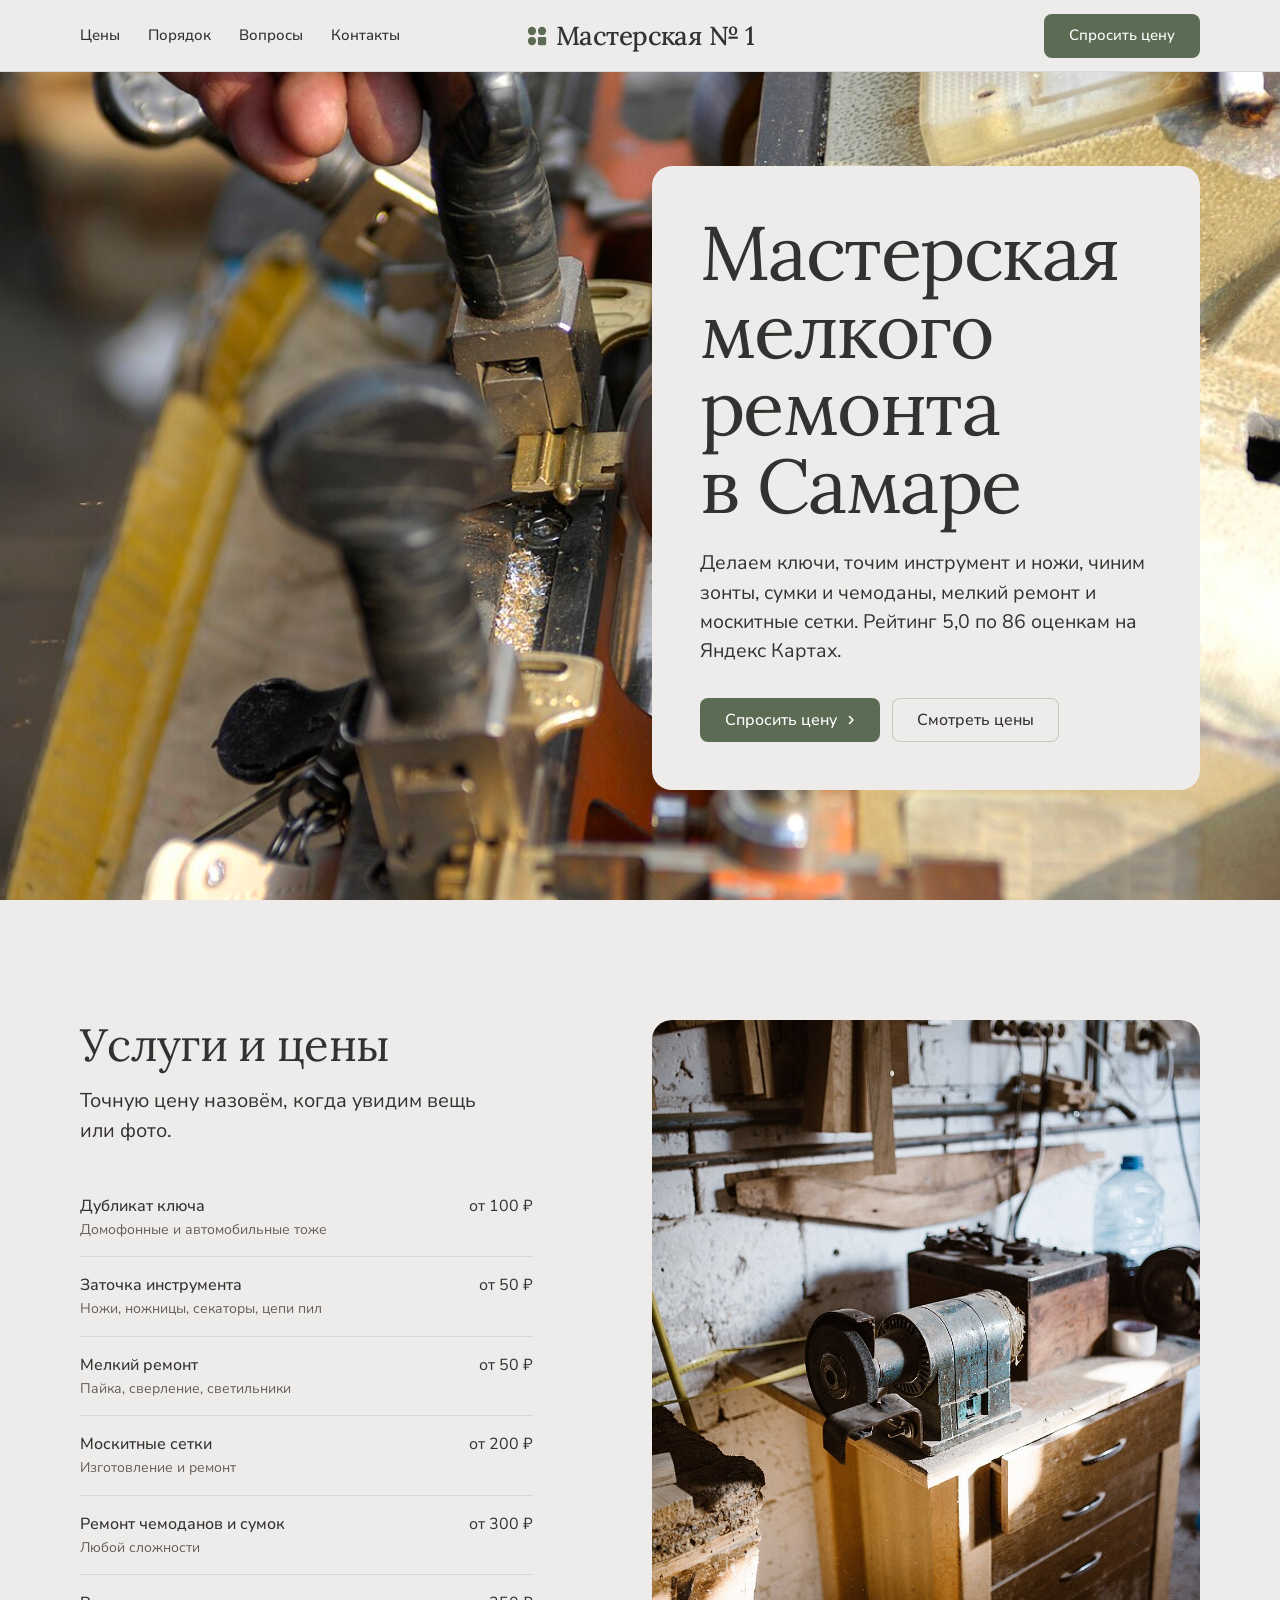
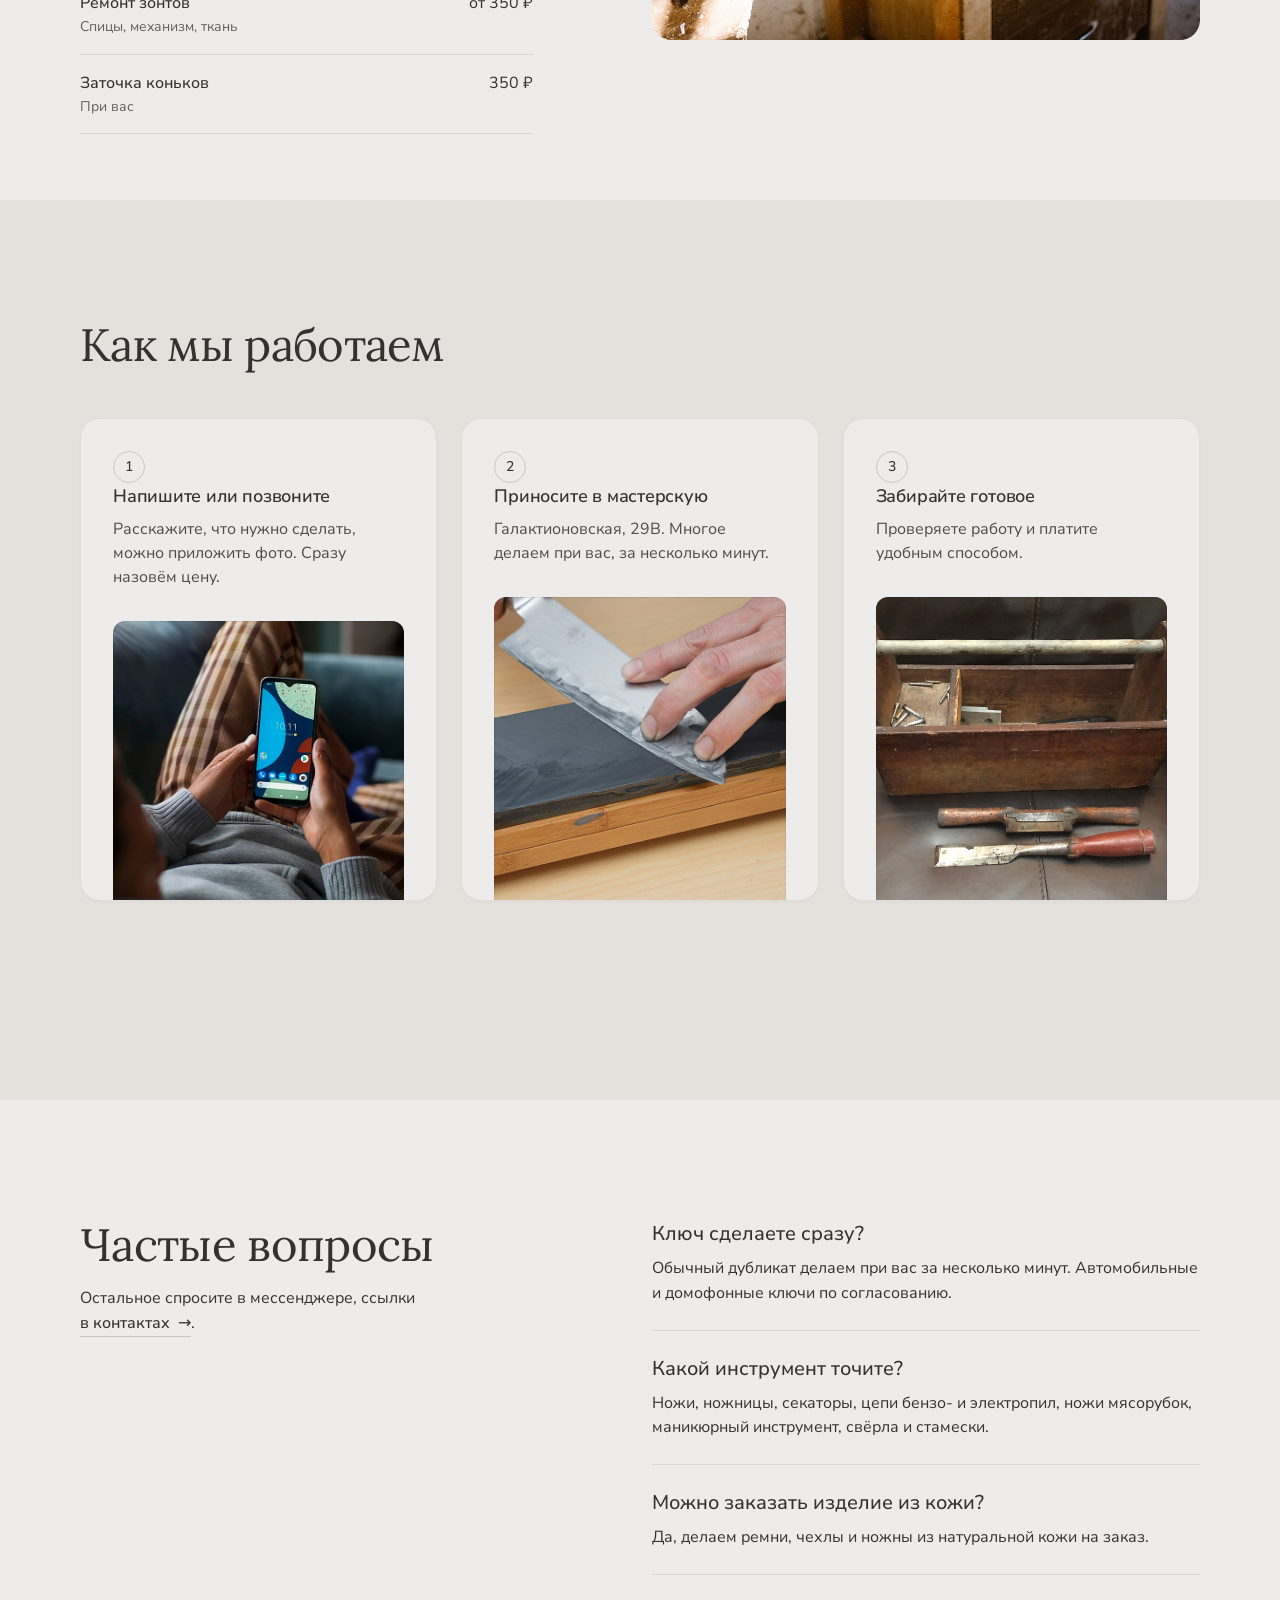
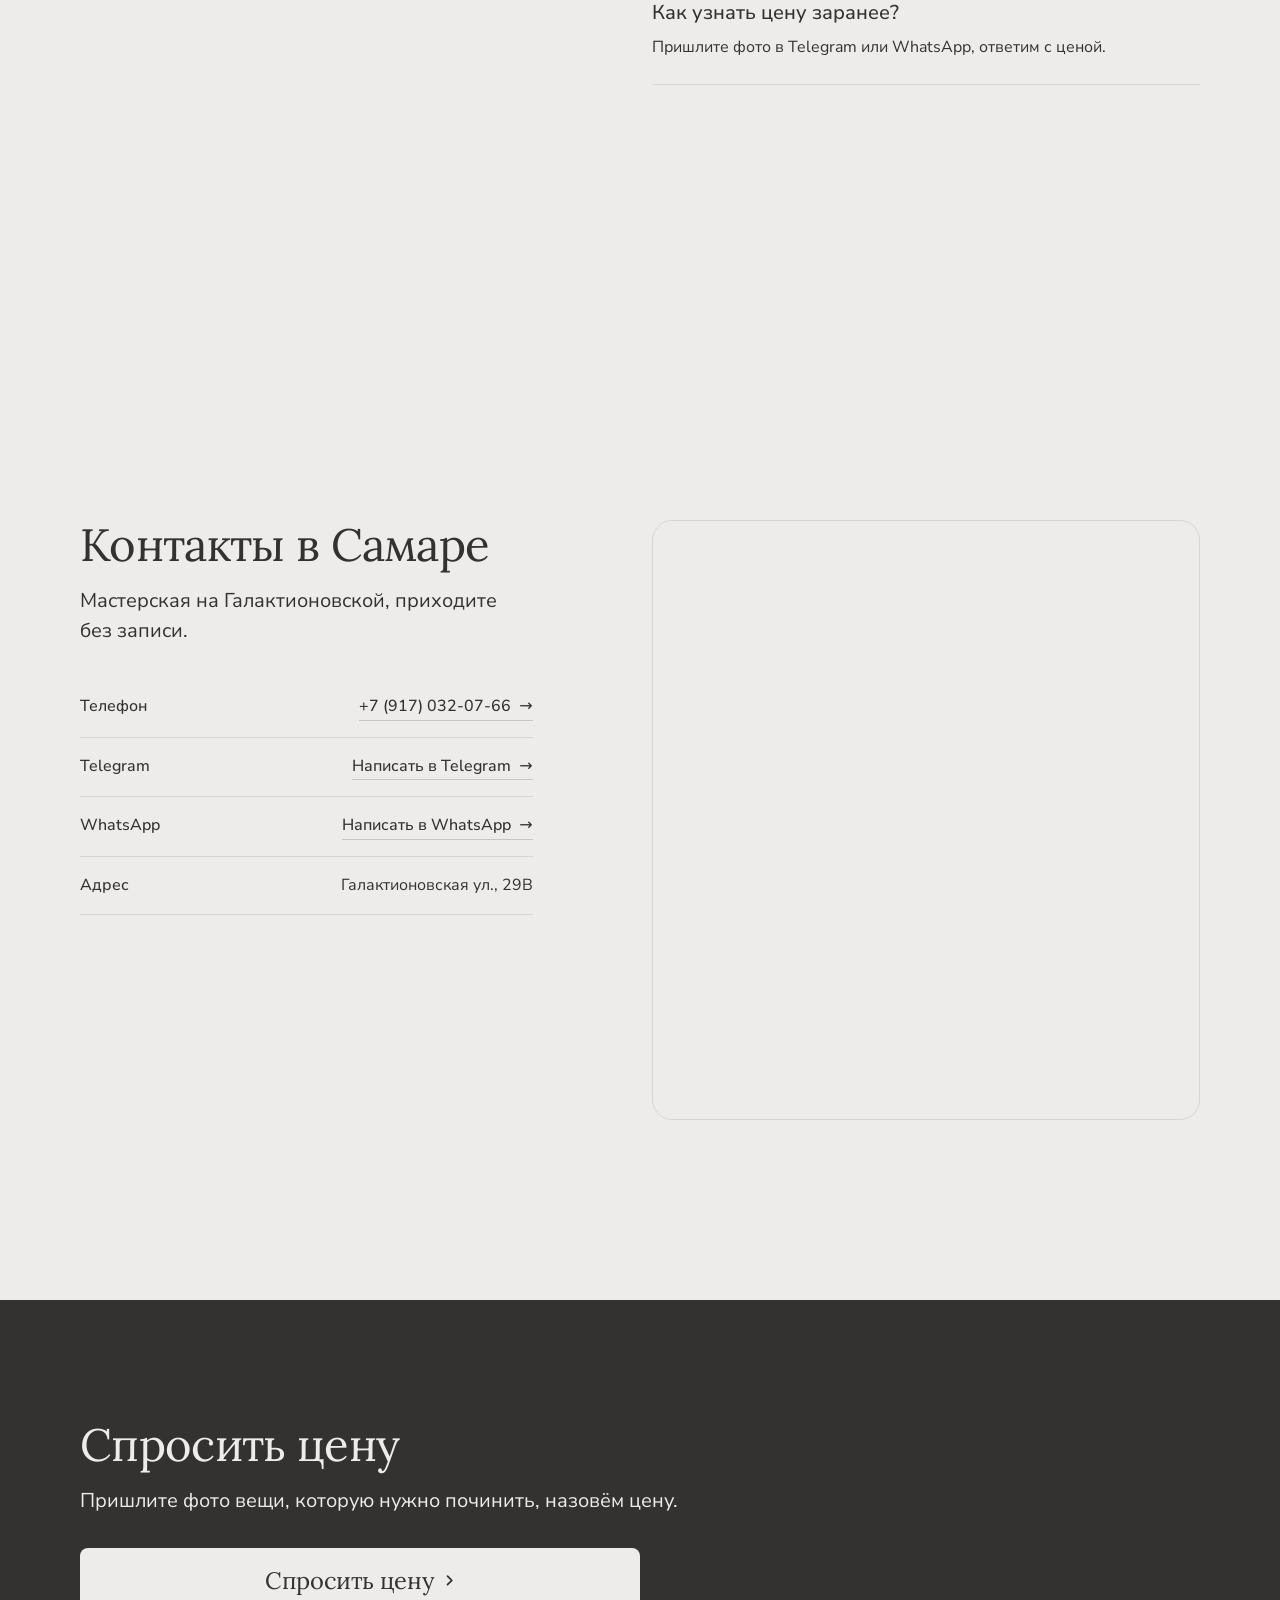
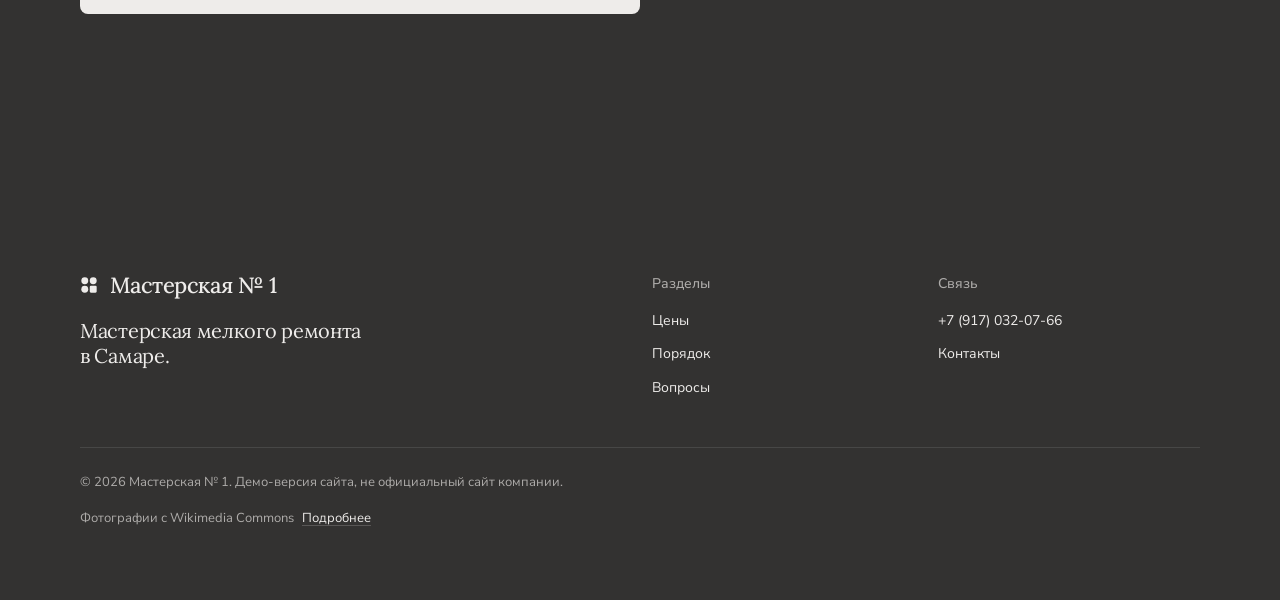
==== commit 67106ef4: "Add files via upload" ====
--- a/masterskaya-1/index.html
+++ b/masterskaya-1/index.html
@@ -9,7 +9,7 @@
 <meta property="og:type" content="website">
 <meta property="og:title" content="Мастерская № 1: Мастерская мелкого ремонта в Самаре">
 <meta property="og:description" content="Делаем ключи, точим инструмент и ножи, чиним зонты, сумки и чемоданы, мелкий ремонт и москитные сетки.">
-<meta property="og:image" content="../assets/img/photo-f187101720-1280.jpg">
+<meta property="og:image" content="../assets/img/photo-keycut-1280.jpg">
 <meta name="twitter:card" content="summary_large_image">
 <link rel="icon" href="favicon.svg" type="image/svg+xml">
 <meta name="theme-color" content="#eeecea">
@@ -64,7 +64,7 @@
 
 <main id="top">
   <section class="hero hero--photo" data-enter data-calm="right" aria-labelledby="hero-h">
-    <img class="hero__bg" src="../assets/img/photo-f187101720-1280.jpg" srcset="../assets/img/photo-f187101720-960.jpg 960w, ../assets/img/photo-f187101720-1280.jpg 1280w" sizes="(max-width: 639px) 300vw, 100vw" alt="Светлая гостиная с замшевым диваном, ковром и окном" style="--ly-pos: 30% 50%" fetchpriority="high">
+    <img class="hero__bg" src="../assets/img/photo-keycut-1280.jpg" srcset="../assets/img/photo-keycut-960.jpg 960w, ../assets/img/photo-keycut-1280.jpg 1280w" sizes="(max-width: 639px) 300vw, 100vw" alt="Мастер вытачивает дубликат ключа на станке" style="--ly-pos: 40% 50%" fetchpriority="high">
     <div class="wrap"><div class="hero-text">
       <div class="hero__text">
         <h1 id="hero-h">Мастерская мелкого ремонта в Самаре</h1>
@@ -91,7 +91,7 @@
           <li><span class="rows__name">Заточка коньков<small>При вас</small></span><span class="rows__value">350 ₽</span></li>
         </ul>
       </div>
-      <figure class="develop span-6 start-7" data-moment="picture-develops"><img src="../assets/img/photo-f191851150-960.jpg" alt="Белые тюльпаны в вазе на столике перед диваном" loading="lazy"></figure>
+      <figure class="develop span-6 start-7" data-moment="picture-develops"><img src="../assets/img/photo-drill-960.jpg" alt="Точильный станок на верстаке в мастерской" loading="lazy"></figure>
     </div>
   </section>
 
@@ -112,13 +112,13 @@
           <span class="step-num">2</span>
           <h3>Приносите в мастерскую</h3>
           <p>Галактионовская, 29В. Многое делаем при вас, за несколько минут.</p>
-          <div class="panel"><img class="frame__img" src="../assets/img/photo-f201267141-960.jpg" alt="Рука в перчатке протирает столик у серого дивана" loading="lazy"></div>
+          <div class="panel"><img class="frame__img" src="../assets/img/photo-sharpen-960.jpg" alt="Нож затачивают на точильном камне" loading="lazy"></div>
         </article>
         <article class="card card--row span-4">
           <span class="step-num">3</span>
           <h3>Забирайте готовое</h3>
           <p>Проверяете работу и платите удобным способом.</p>
-          <div class="panel"><img class="frame__img" src="../assets/img/photo-f187101720-960.jpg" alt="Светлая гостиная с замшевым диваном, ковром и окном" loading="lazy"></div>
+          <div class="panel"><img class="frame__img" src="../assets/img/photo-toolbox-960.jpg" alt="Деревянный ящик с инструментами и стамеской" loading="lazy"></div>
         </article>
       </div>
     </div>
@@ -180,7 +180,7 @@
       </div>
       <div class="footer__legal">
         <span>&copy; 2026 Мастерская № 1. Демо-версия сайта, не официальный сайт компании.</span>
-        <details class="credits"><summary>Фотографии с Wikimedia Commons</summary><p>Shixart1985 (CC BY 2.0). Fairphone (CC BY-SA 2.0). Фотографии иллюстрируют услуги и не сняты у компании.</p></details>
+        <details class="credits"><summary>Фотографии с Wikimedia Commons</summary><p>Godot13 (CC BY-SA 4.0). Shixart1985 (CC BY 2.0). Fairphone (CC BY-SA 2.0). Didriks (CC BY 2.0). Jim Griffin (CC0). Фотографии иллюстрируют услуги и не сняты у компании.</p></details>
       </div>
     </div>
   </div>
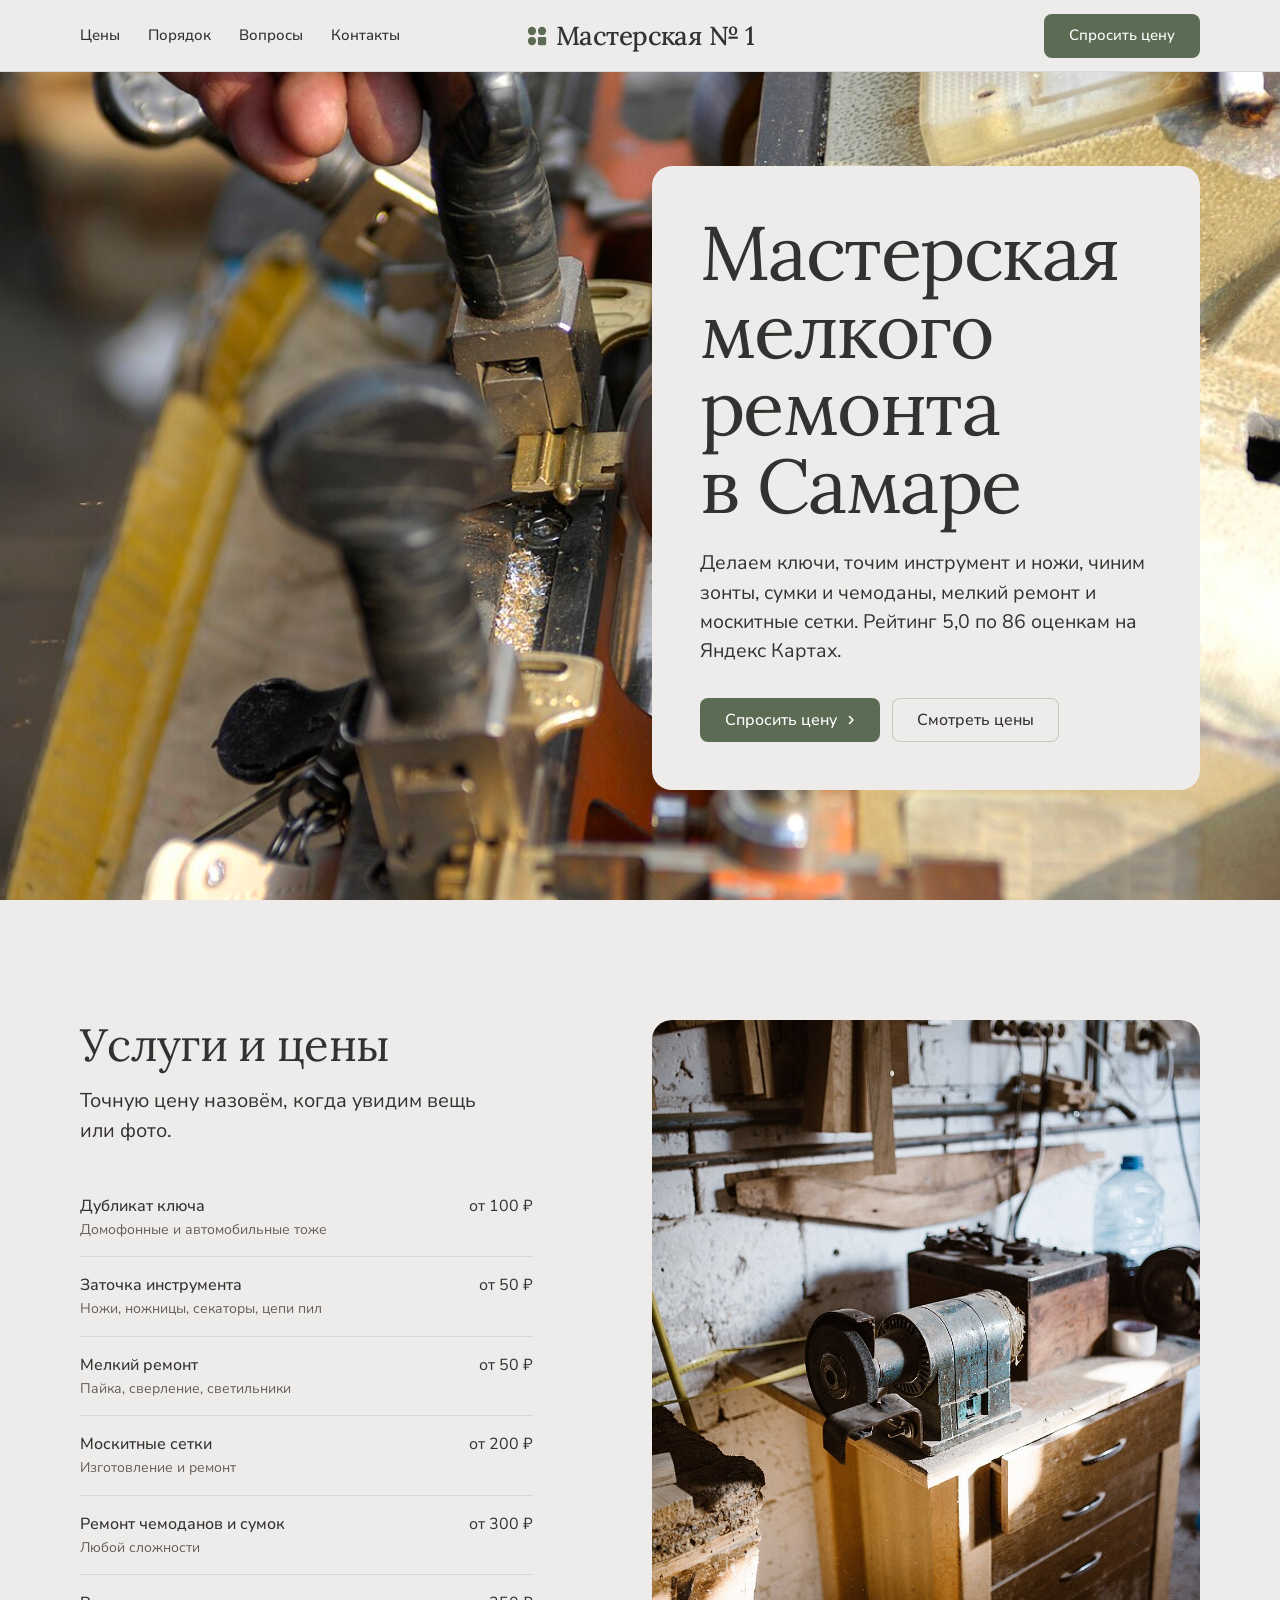
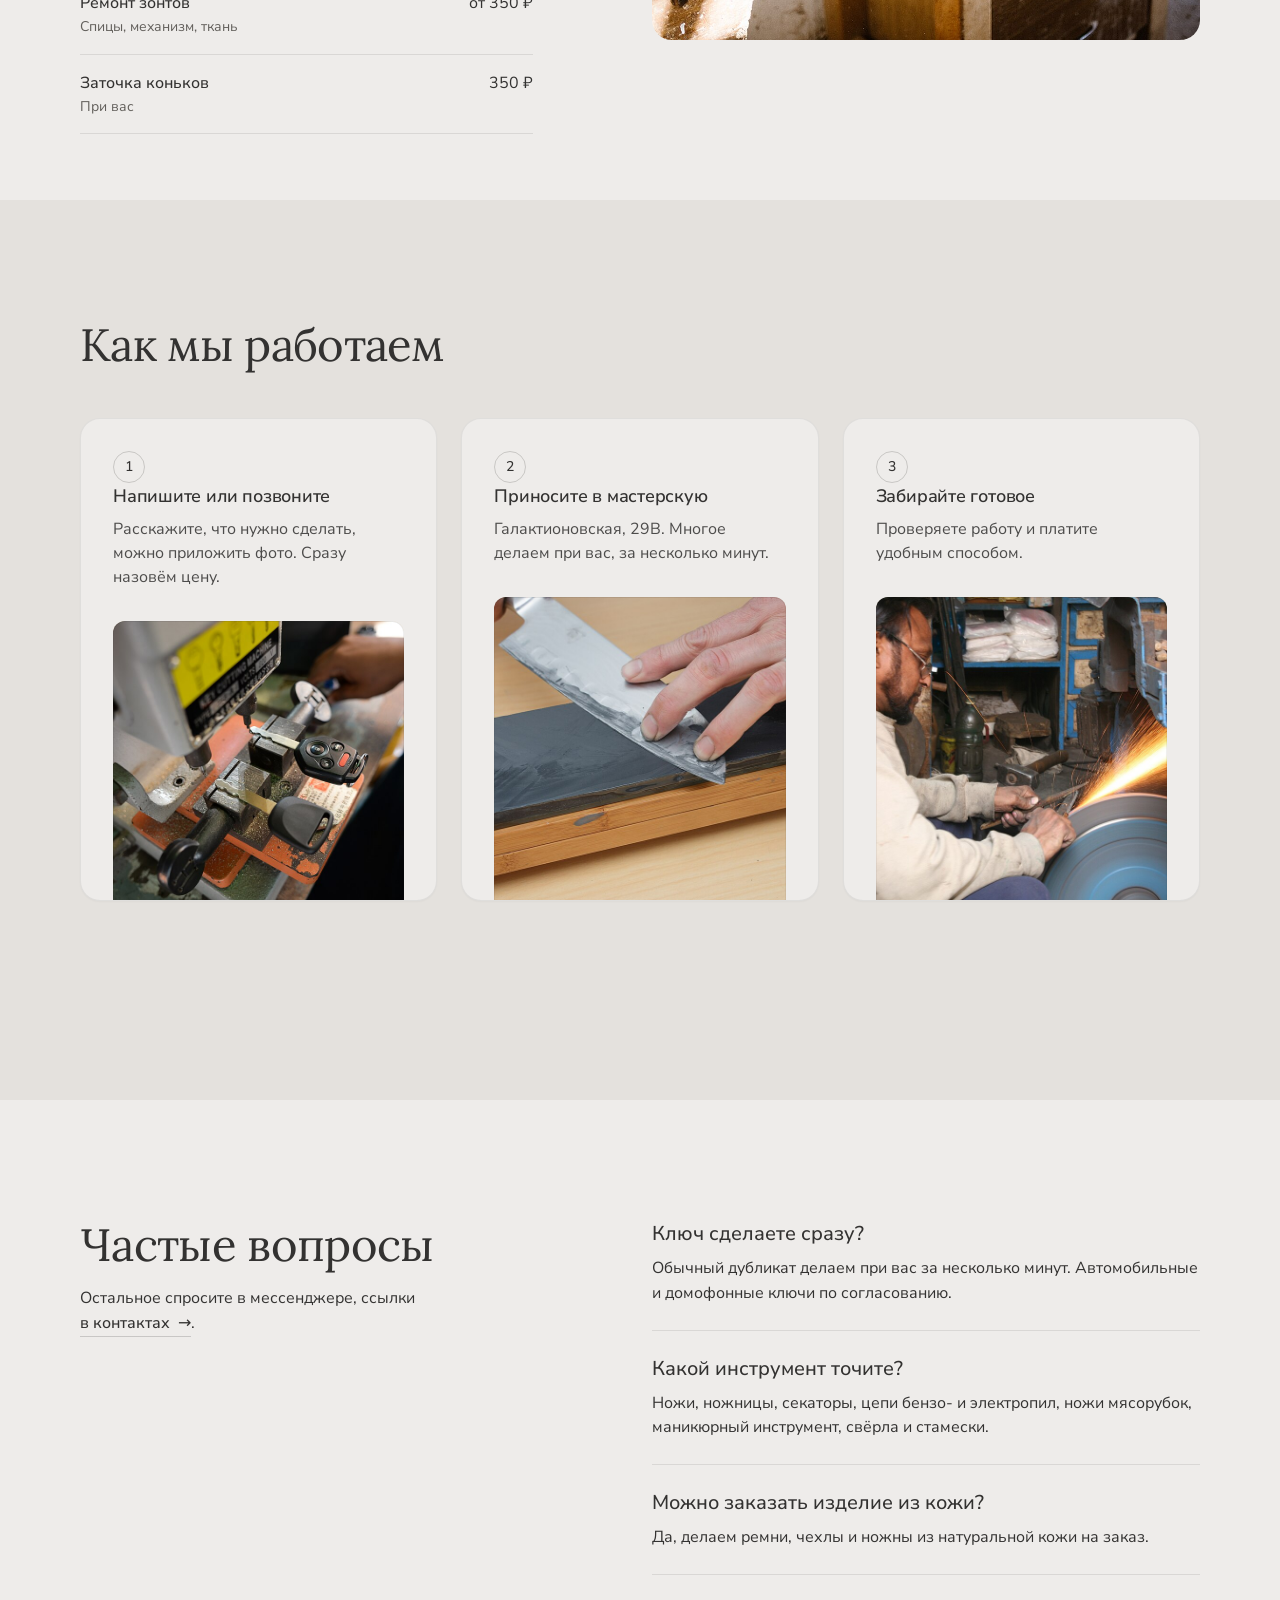
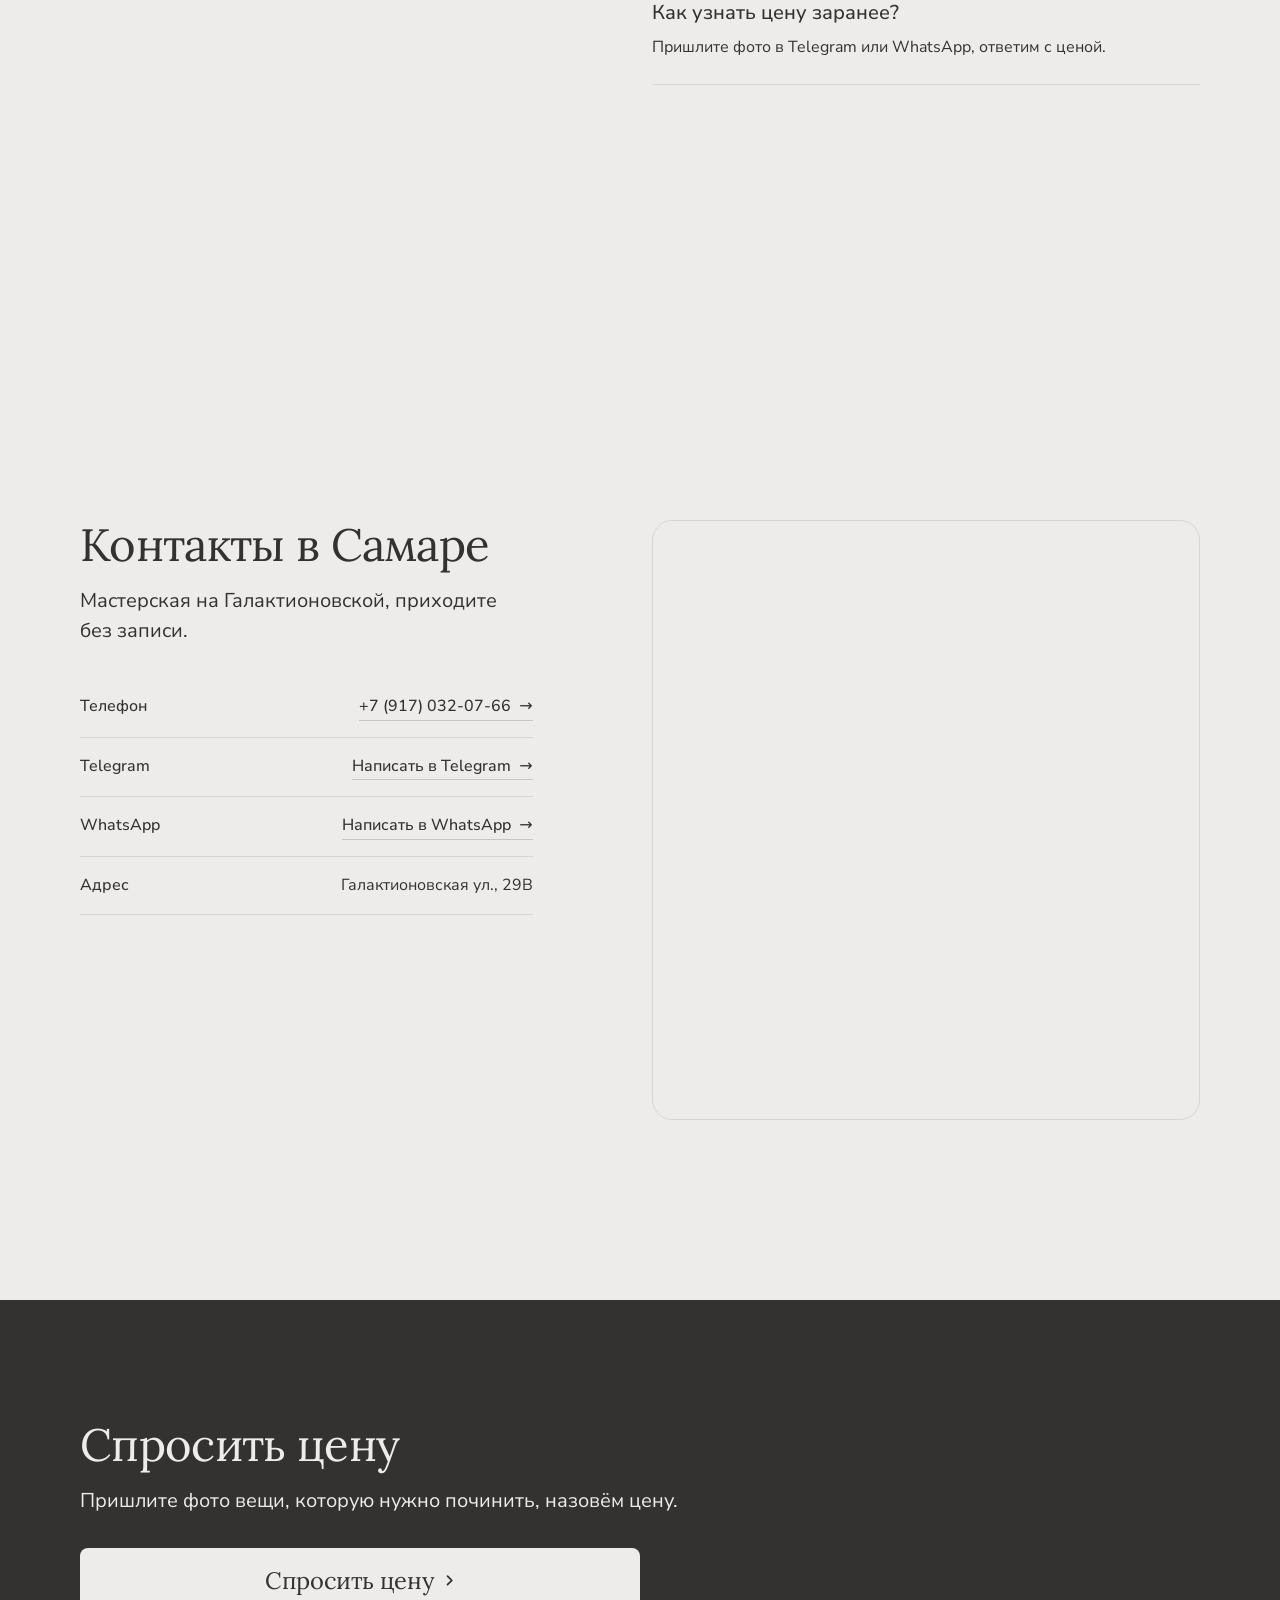
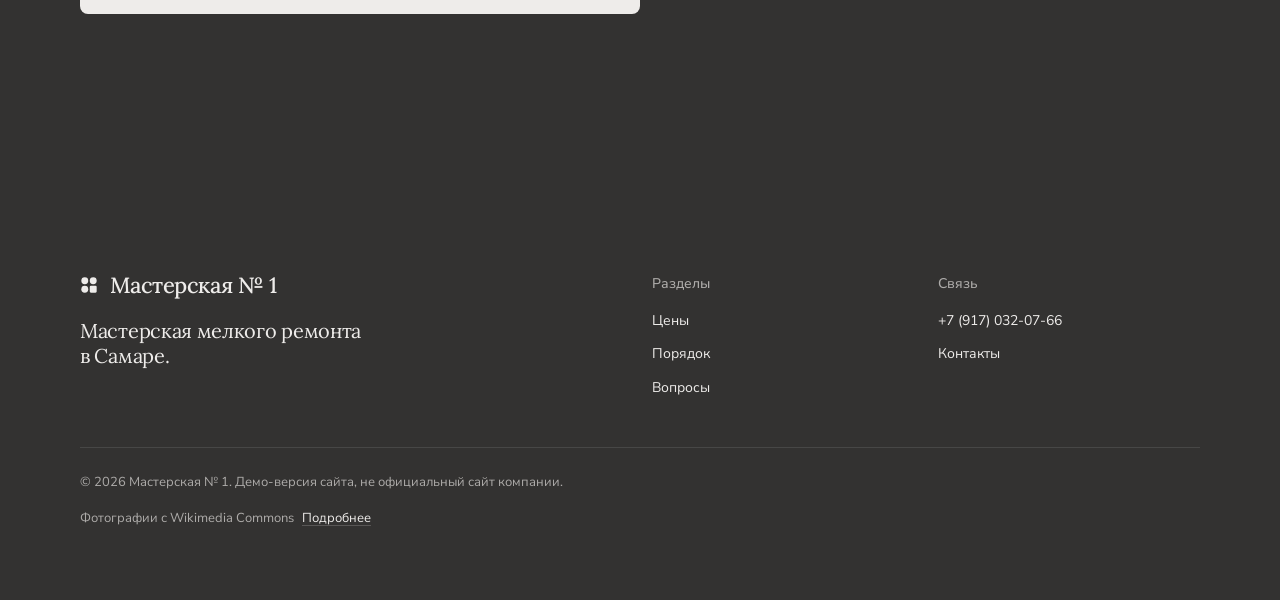
==== commit f125ed8f: "Add files via upload" ====
--- a/masterskaya-1/index.html
+++ b/masterskaya-1/index.html
@@ -106,7 +106,7 @@
           <span class="step-num">1</span>
           <h3>Напишите или позвоните</h3>
           <p>Расскажите, что нужно сделать, можно приложить фото. Сразу назовём цену.</p>
-          <div class="panel"><img class="frame__img" src="../assets/img/photo-f111900799-960.jpg" alt="Человек на диване держит телефон" loading="lazy"></div>
+          <div class="panel"><img class="frame__img" src="../assets/img/photo-carkey-960.jpg" alt="Дубликат автомобильного ключа на станке" loading="lazy"></div>
         </article>
         <article class="card card--row span-4">
           <span class="step-num">2</span>
@@ -118,7 +118,7 @@
           <span class="step-num">3</span>
           <h3>Забирайте готовое</h3>
           <p>Проверяете работу и платите удобным способом.</p>
-          <div class="panel"><img class="frame__img" src="../assets/img/photo-toolbox-960.jpg" alt="Деревянный ящик с инструментами и стамеской" loading="lazy"></div>
+          <div class="panel"><img class="frame__img" src="../assets/img/photo-knifeshop-960.jpg" alt="Мастер точит нож на точильном круге" loading="lazy"></div>
         </article>
       </div>
     </div>
@@ -180,7 +180,7 @@
       </div>
       <div class="footer__legal">
         <span>&copy; 2026 Мастерская № 1. Демо-версия сайта, не официальный сайт компании.</span>
-        <details class="credits"><summary>Фотографии с Wikimedia Commons</summary><p>Godot13 (CC BY-SA 4.0). Shixart1985 (CC BY 2.0). Fairphone (CC BY-SA 2.0). Didriks (CC BY 2.0). Jim Griffin (CC0). Фотографии иллюстрируют услуги и не сняты у компании.</p></details>
+        <details class="credits"><summary>Фотографии с Wikimedia Commons</summary><p>Godot13 (CC BY-SA 4.0). Shixart1985 (CC BY 2.0). Christian Heimig (CC BY 4.0). Didriks (CC BY 2.0). Ramesh Lalwani (CC BY 2.0). Фотографии иллюстрируют услуги и не сняты у компании.</p></details>
       </div>
     </div>
   </div>
